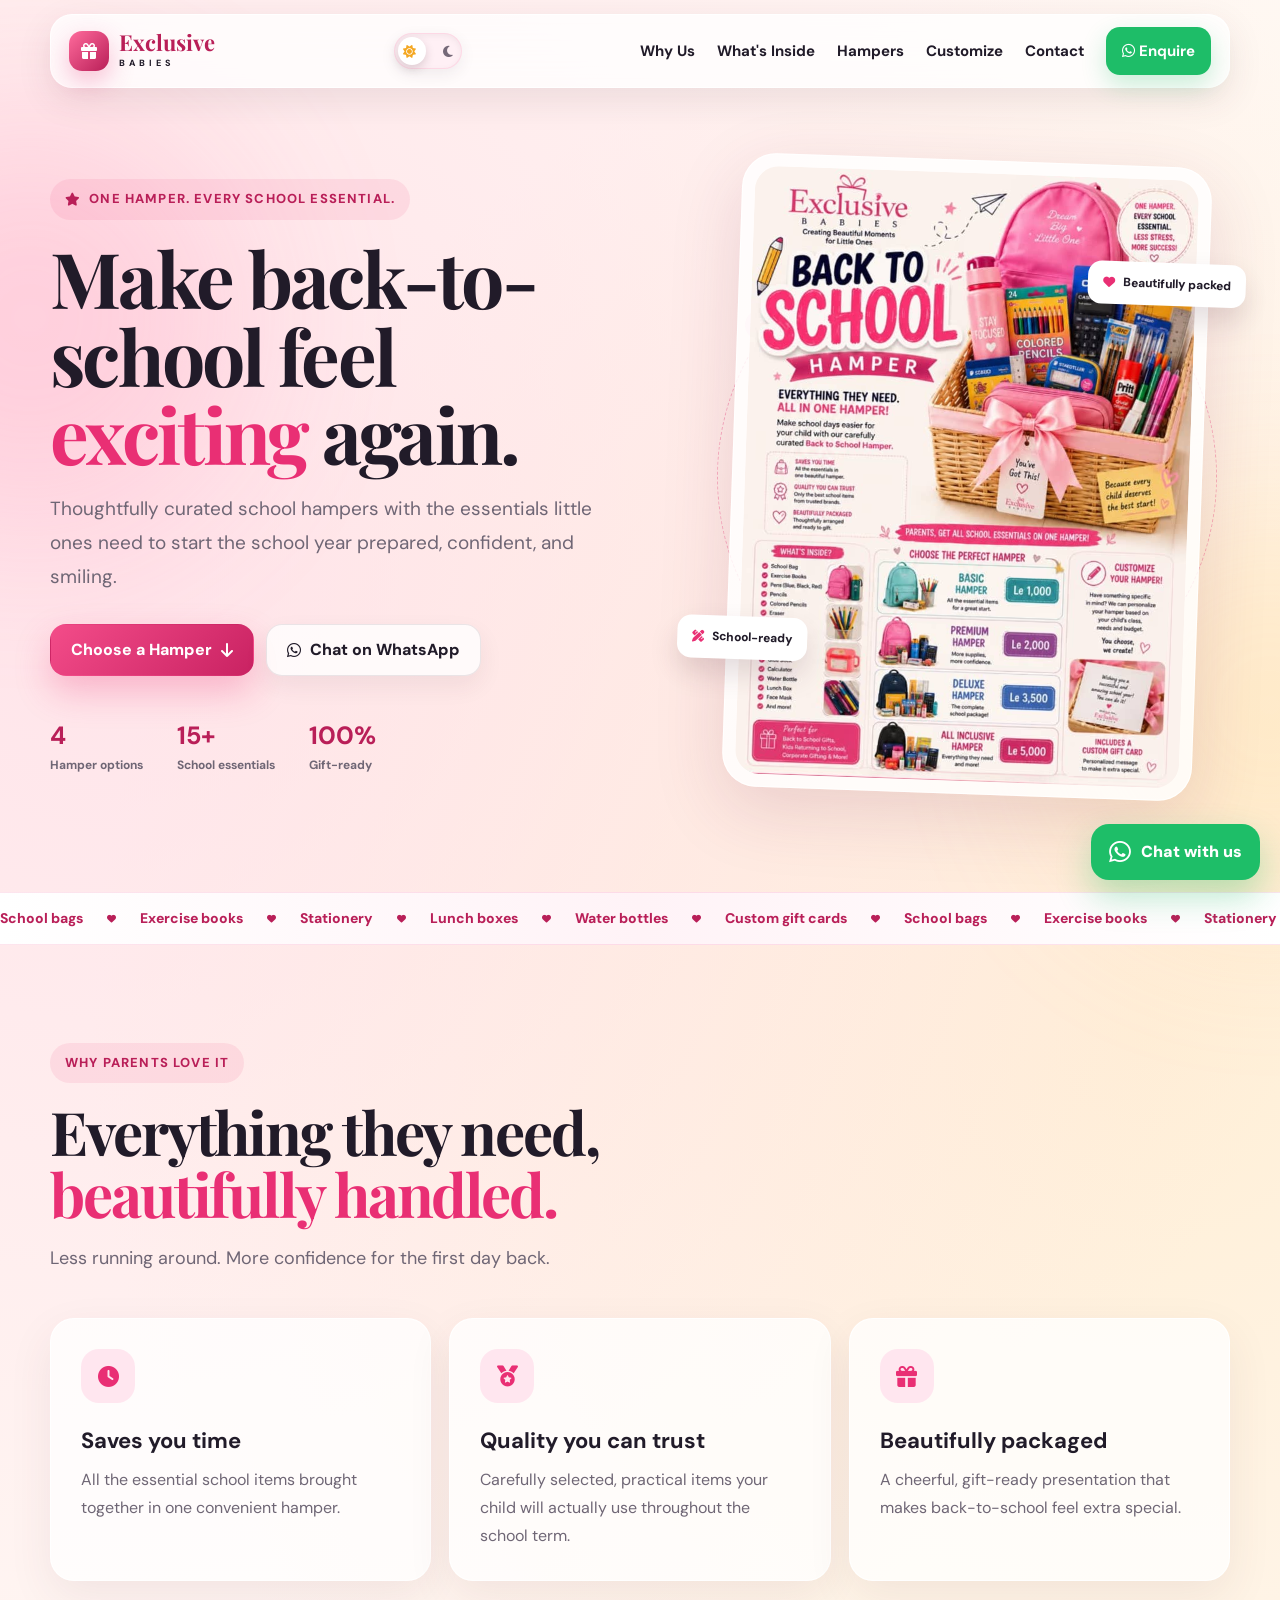
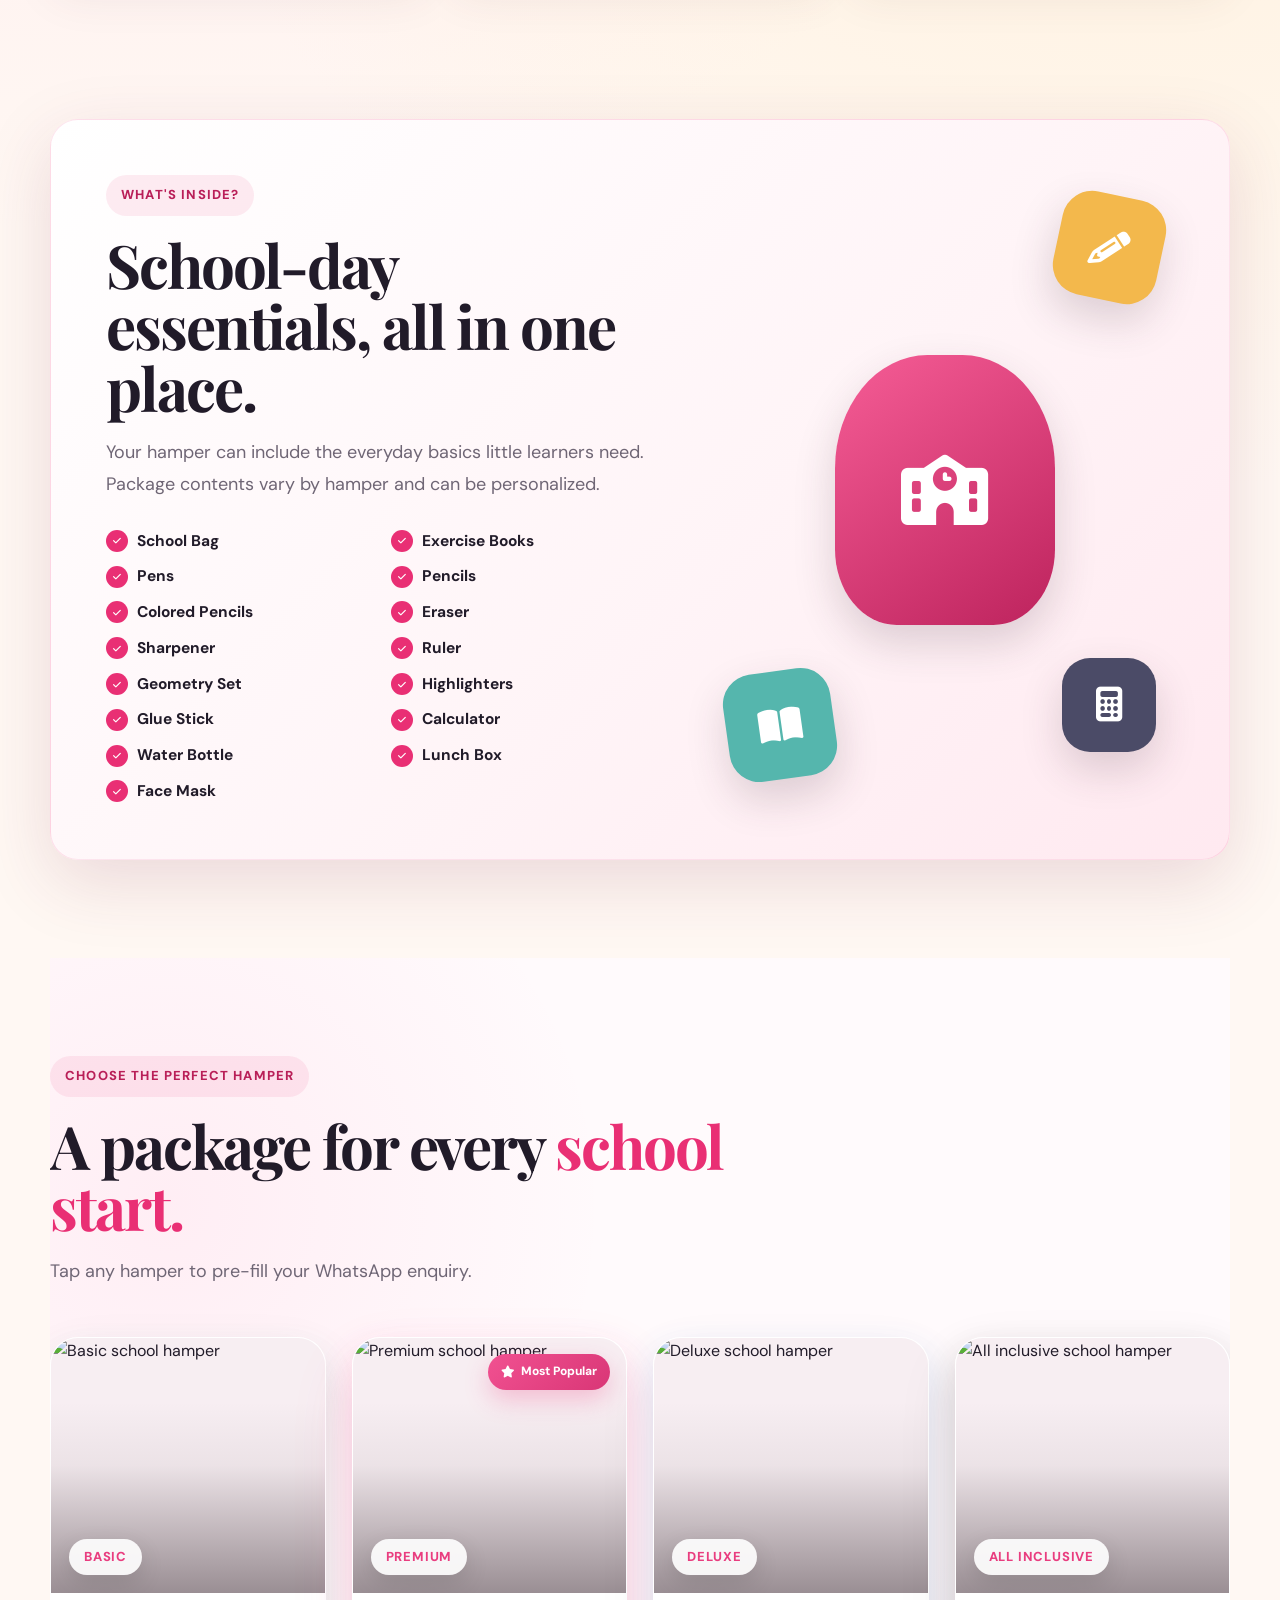
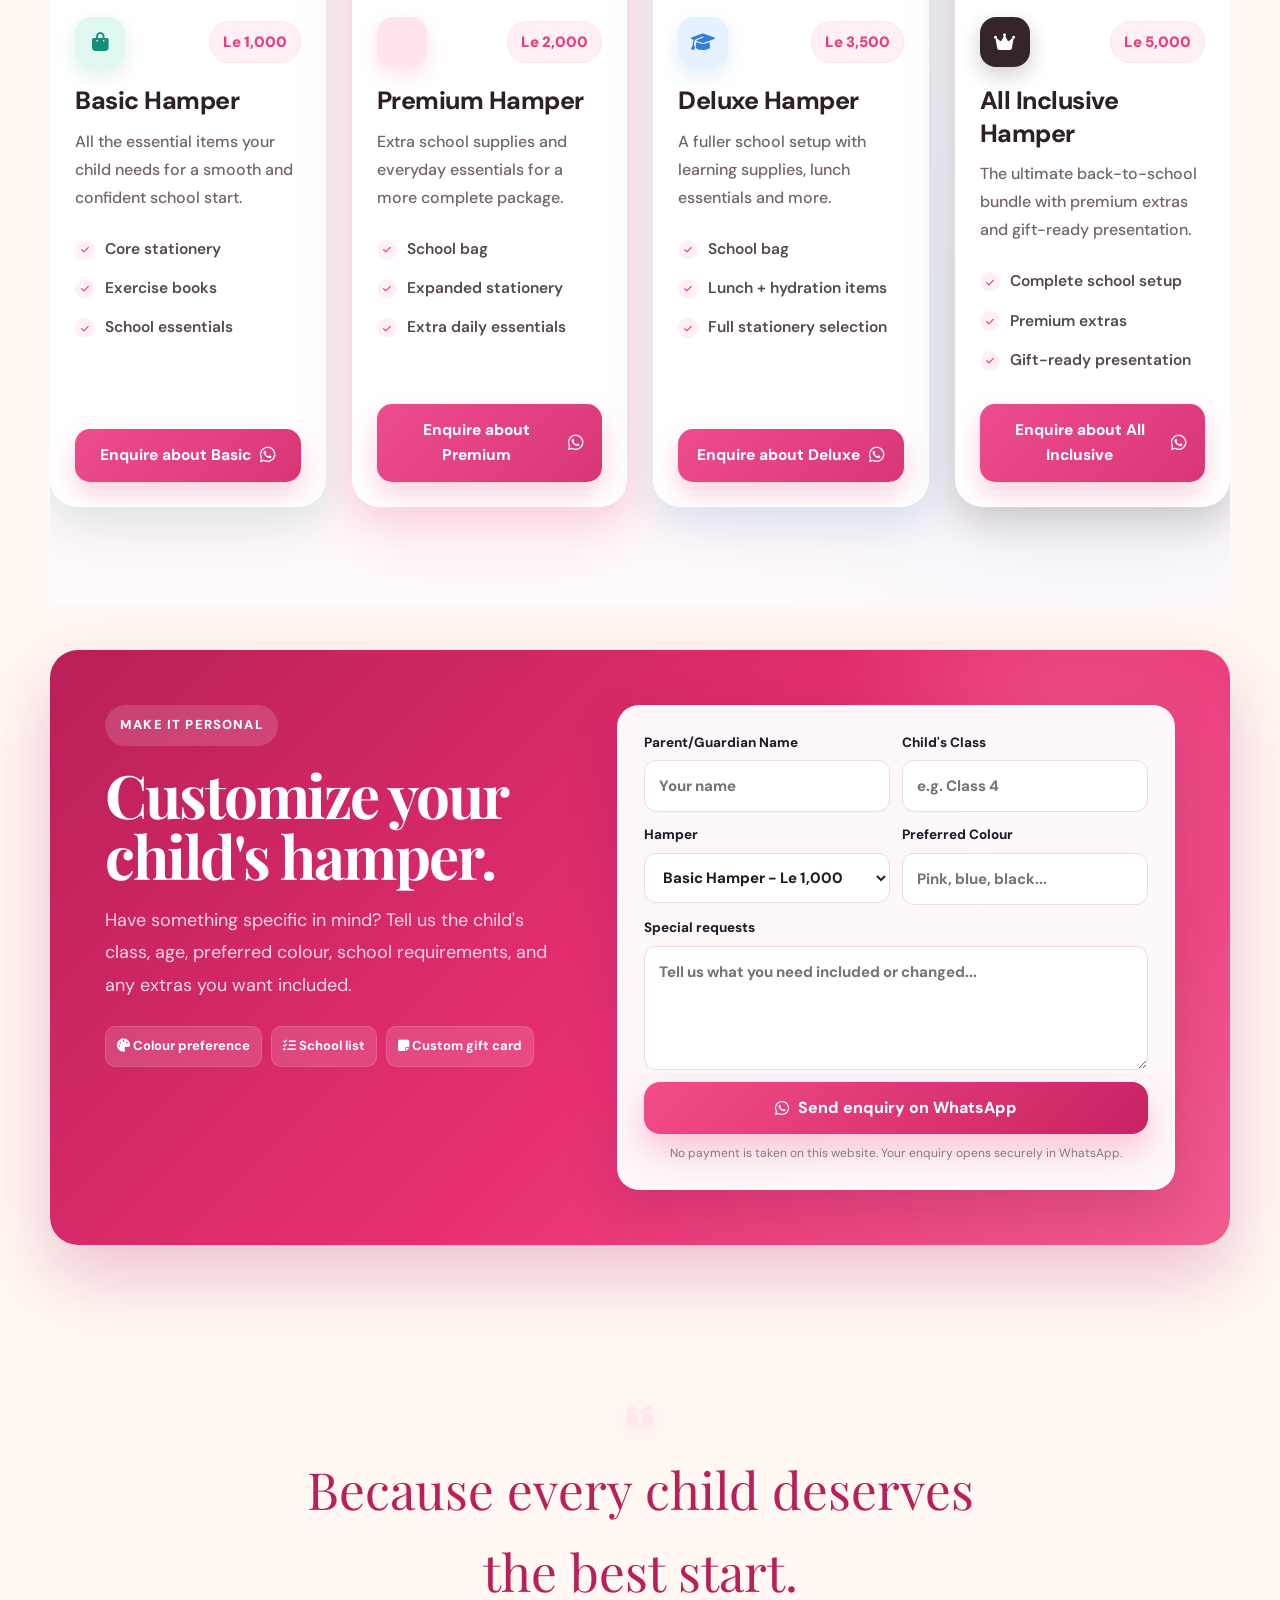
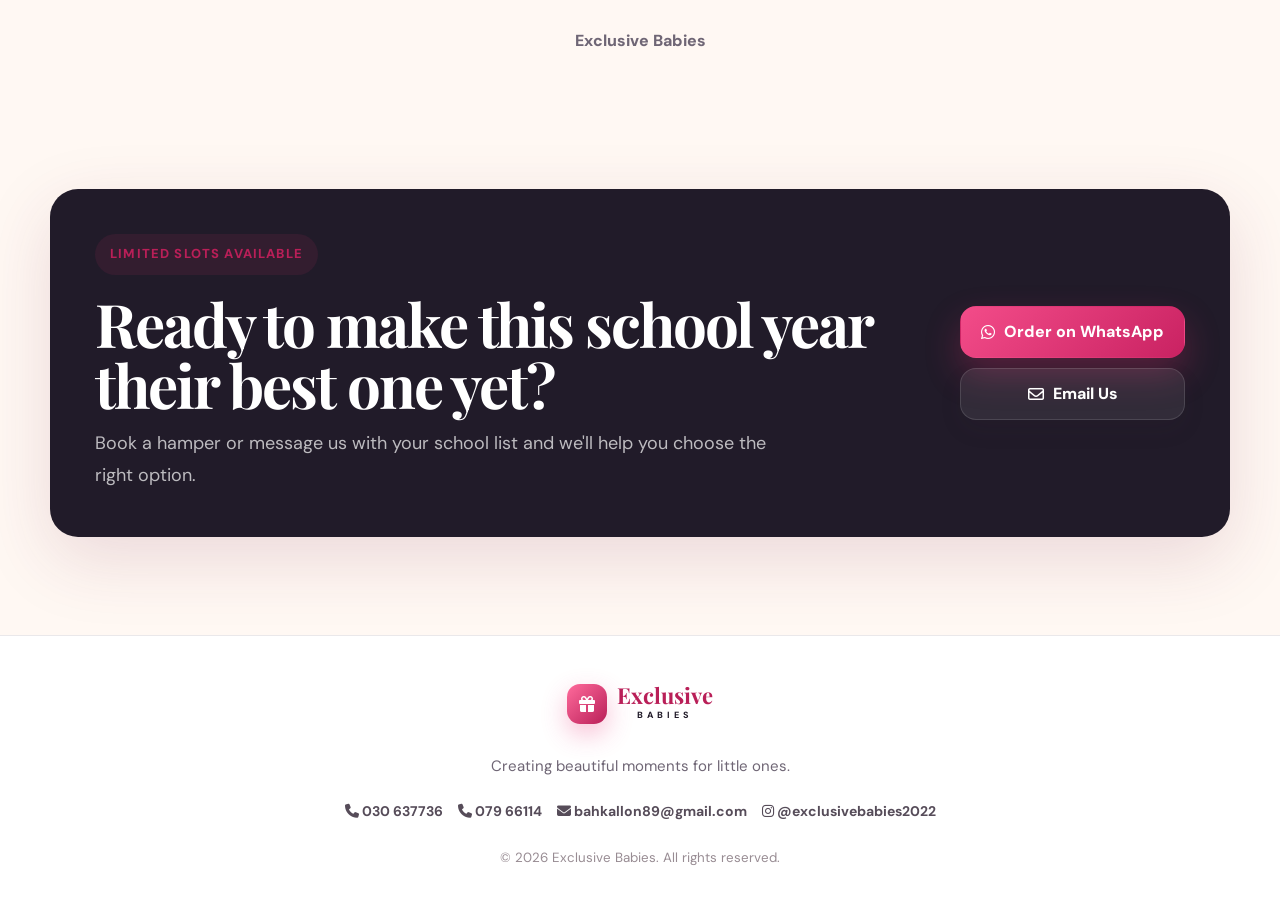
==== index.html @ f53854a1 "yes" ====
<!DOCTYPE html>
<html lang="en">
<head>

  <!-- =========================================
       BASIC DOCUMENT SETTINGS
  ========================================== -->

  <meta charset="UTF-8">

  <meta
    name="viewport"
    content="width=device-width, initial-scale=1.0"
  >

  <meta http-equiv="X-UA-Compatible" content="IE=edge">


  <!-- =========================================
       PRIMARY SEO
  ========================================== -->

  <title>
    Back to School Hampers in Sierra Leone | Exclusive Babies
  </title>

  <meta
    name="description"
    content="Shop beautifully curated Back to School Hampers from Exclusive Babies in Sierra Leone. Choose from Basic, Premium, Deluxe and All Inclusive school packages and enquire instantly on WhatsApp."
  >

  <meta
    name="keywords"
    content="Exclusive Babies, back to school hampers Sierra Leone, school hampers Freetown, school supplies Sierra Leone, back to school supplies, school bags Freetown, children's school supplies, kids school essentials, stationery Sierra Leone, school packages, school hamper, back to school shopping"
  >

  <meta name="author" content="Exclusive Babies">

  <meta name="creator" content="Exclusive Babies">

  <meta name="publisher" content="Exclusive Babies">

  <meta name="application-name" content="Exclusive Babies">

  <meta name="generator" content="Exclusive Babies">


  <!-- =========================================
       SEARCH ENGINE INDEXING
  ========================================== -->

  <meta
    name="robots"
    content="index, follow, max-image-preview:large, max-snippet:-1, max-video-preview:-1"
  >

  <meta
    name="googlebot"
    content="index, follow, max-image-preview:large, max-snippet:-1, max-video-preview:-1"
  >

  <meta
    name="bingbot"
    content="index, follow"
  >


  <!-- =========================================
       LANGUAGE / REGION
  ========================================== -->

  <meta
    http-equiv="content-language"
    content="en"
  >

  <meta
    name="geo.region"
    content="SL"
  >

  <meta
    name="geo.placename"
    content="Sierra Leone"
  >


  <!-- =========================================
       CANONICAL URL
       
       IMPORTANT:
       Replace with the final website domain
  ========================================== -->

  <!--
  <link
    rel="canonical"
    href="https://www.exclusivebabies.com/"
  >
  -->


  <!-- =========================================
       OPEN GRAPH
       Facebook / WhatsApp / Messenger
  ========================================== -->

  <meta
    property="og:type"
    content="website"
  >

  <meta
    property="og:site_name"
    content="Exclusive Babies"
  >

  <meta
    property="og:title"
    content="Back to School Hampers | Exclusive Babies"
  >

  <meta
    property="og:description"
    content="Make back-to-school shopping easier with beautifully curated school hampers from Exclusive Babies. Choose your package and enquire instantly on WhatsApp."
  >

  <!--
  Replace this with your LIVE website URL
  -->
  <!--
  <meta
    property="og:url"
    content="https://www.exclusivebabies.com/"
  >
  -->


  <!--
  SOCIAL SHARING IMAGE

  Recommended size:
  1200 x 630px

  IMPORTANT:
  Once hosted, use the FULL image URL here.
  -->

  <!--
  <meta
    property="og:image"
    content="https://www.exclusivebabies.com/assets/exclusive-babies-social.jpg"
  >

  <meta
    property="og:image:secure_url"
    content="https://www.exclusivebabies.com/assets/exclusive-babies-social.jpg"
  >
  -->

  <meta
    property="og:image:alt"
    content="Exclusive Babies Back to School Hampers"
  >

  <meta
    property="og:locale"
    content="en_US"
  >


  <!-- =========================================
       TWITTER / X CARD
  ========================================== -->

  <meta
    name="twitter:card"
    content="summary_large_image"
  >

  <meta
    name="twitter:title"
    content="Back to School Hampers | Exclusive Babies"
  >

  <meta
    name="twitter:description"
    content="Beautiful Back to School Hampers for your little ones. Explore our packages and enquire instantly on WhatsApp."
  >

  <!--
  <meta
    name="twitter:image"
    content="https://www.exclusivebabies.com/assets/exclusive-babies-social.jpg"
  >
  -->

  <meta
    name="twitter:image:alt"
    content="Exclusive Babies Back to School Hampers"
  >


  <!-- =========================================
       MOBILE / BROWSER
  ========================================== -->

  <meta
    name="theme-color"
    content="#e92f74"
  >

  <meta
    name="msapplication-TileColor"
    content="#e92f74"
  >

  <meta
    name="mobile-web-app-capable"
    content="yes"
  >

  <meta
    name="apple-mobile-web-app-capable"
    content="yes"
  >

  <meta
    name="apple-mobile-web-app-status-bar-style"
    content="default"
  >

  <meta
    name="apple-mobile-web-app-title"
    content="Exclusive Babies"
  >


  <!-- =========================================
       FAVICON
  ========================================== -->

  <link
    rel="icon"
    type="image/svg+xml"
    href="eb.svg"
  >

  <link
    rel="shortcut icon"
    href="eb.svg"
  >


  <!-- =========================================
       GOOGLE FONTS PERFORMANCE
  ========================================== -->

  <link
    rel="preconnect"
    href="https://fonts.googleapis.com"
  >

  <link
    rel="preconnect"
    href="https://fonts.gstatic.com"
    crossorigin
  >

  <link
    href="https://fonts.googleapis.com/css2?family=DM+Sans:wght@400;500;600;700;800&family=Playfair+Display:wght@600;700&display=swap"
    rel="stylesheet"
  >


  <!-- =========================================
       FONT AWESOME
  ========================================== -->

  <link
    rel="stylesheet"
    href="https://cdnjs.cloudflare.com/ajax/libs/font-awesome/6.6.0/css/all.min.css"
  >


  <!-- =========================================
       WEBSITE CSS
  ========================================== -->

  <link
    rel="stylesheet"
    href="styles.css"
  >


  <!-- =========================================
       STRUCTURED DATA / SCHEMA.ORG
  ========================================== -->

  <script type="application/ld+json">
  {
    "@context": "https://schema.org",
    "@type": "Store",
    "name": "Exclusive Babies",
    "description": "Exclusive Babies provides beautifully curated Back to School Hampers and school essentials for children in Sierra Leone.",
    "areaServed": {
      "@type": "Country",
      "name": "Sierra Leone"
    },
    "knowsAbout": [
      "Back to School Hampers",
      "School Supplies",
      "School Bags",
      "Children's School Essentials",
      "Stationery"
    ]
  }
  </script>


  <!-- =========================================
       WEBSITE SCHEMA
  ========================================== -->

  <script type="application/ld+json">
  {
    "@context": "https://schema.org",
    "@type": "WebSite",
    "name": "Exclusive Babies",
    "description": "Back to School Hampers and children's school essentials from Exclusive Babies.",
    "inLanguage": "en"
  }
  </script>

</head>
<body>
  <div class="page-glow glow-one"></div>
  <div class="page-glow glow-two"></div>

  <header class="navbar" id="top">
    <a href="#top" class="brand" aria-label="Exclusive Babies home">
      <span class="brand-icon"><i class="fa-solid fa-gift"></i></span>
      <span><strong>Exclusive</strong><small>BABIES</small></span>
    </a>

    <button class="menu-toggle" aria-label="Open menu" aria-expanded="false">
      <i class="fa-solid fa-bars"></i>
    </button>

    <button class="theme-toggle" id="themeToggle" aria-label="Toggle dark mode">
    <span class="theme-toggle-track">
        <span class="theme-toggle-icon sun-icon">
            <i class="fa-solid fa-sun"></i>
        </span>

        <span class="theme-toggle-circle"></span>

        <span class="theme-toggle-icon moon-icon">
            <i class="fa-solid fa-moon"></i>
        </span>
    </span>
</button>

    <nav class="nav-links">
      <a href="#about">Why Us</a>
      <a href="#inside">What's Inside</a>
      <a href="#packages">Hampers</a>
      <a href="#customize">Customize</a>
      <a href="#contact">Contact</a>
      <a class="nav-cta wa-link" href="#" data-message="Hi Exclusive Babies! I'd like to enquire about your Back to School Hampers.">
        <i class="fa-brands fa-whatsapp"></i> Enquire
      </a>
    </nav>
  </header>

  <main>
    <section class="hero section-pad">
      <div class="hero-copy reveal">
        <span class="eyebrow"><i class="fa-solid fa-star"></i> One hamper. Every school essential.</span>
        <h1>Make back-to-school feel <span>exciting</span> again.</h1>
        <p>Thoughtfully curated school hampers with the essentials little ones need to start the school year prepared, confident, and smiling.</p>
        <div class="hero-actions">
          <a class="btn btn-primary" href="#packages">Choose a Hamper <i class="fa-solid fa-arrow-down"></i></a>
          <a class="btn btn-soft wa-link" href="#" data-message="Hi Exclusive Babies! I want help choosing the right Back to School Hamper."><i class="fa-brands fa-whatsapp"></i> Chat on WhatsApp</a>
        </div>
        <div class="hero-trust">
          <div><strong>4</strong><span>Hamper options</span></div>
          <div><strong>15+</strong><span>School essentials</span></div>
          <div><strong>100%</strong><span>Gift-ready</span></div>
        </div>
      </div>

      <div class="hero-visual reveal delay-1">
        <div class="orbit orbit-a"></div>
        <div class="orbit orbit-b"></div>
        <div class="hero-card tilt-card">
          <img src="back-to-school-hamper.jpg" alt="Exclusive Babies Back to School Hamper flyer" />
          <div class="floating-note note-one"><i class="fa-solid fa-heart"></i> Beautifully packed</div>
          <div class="floating-note note-two"><i class="fa-solid fa-pen-ruler"></i> School-ready</div>
        </div>
      </div>
    </section>

    <section class="marquee" aria-label="Highlights">
      <div class="marquee-track">
        <span>School bags</span><i class="fa-solid fa-heart"></i><span>Exercise books</span><i class="fa-solid fa-heart"></i><span>Stationery</span><i class="fa-solid fa-heart"></i><span>Lunch boxes</span><i class="fa-solid fa-heart"></i><span>Water bottles</span><i class="fa-solid fa-heart"></i><span>Custom gift cards</span><i class="fa-solid fa-heart"></i>
        <span>School bags</span><i class="fa-solid fa-heart"></i><span>Exercise books</span><i class="fa-solid fa-heart"></i><span>Stationery</span><i class="fa-solid fa-heart"></i><span>Lunch boxes</span><i class="fa-solid fa-heart"></i><span>Water bottles</span><i class="fa-solid fa-heart"></i><span>Custom gift cards</span><i class="fa-solid fa-heart"></i>
      </div>
    </section>

    <section class="section-pad" id="about">
      <div class="section-heading reveal">
        <span class="eyebrow">Why parents love it</span>
        <h2>Everything they need, <span>beautifully handled.</span></h2>
        <p>Less running around. More confidence for the first day back.</p>
      </div>
      <div class="feature-grid">
        <article class="feature-card reveal">
          <div class="feature-icon"><i class="fa-solid fa-clock"></i></div>
          <h3>Saves you time</h3>
          <p>All the essential school items brought together in one convenient hamper.</p>
        </article>
        <article class="feature-card reveal delay-1">
          <div class="feature-icon"><i class="fa-solid fa-medal"></i></div>
          <h3>Quality you can trust</h3>
          <p>Carefully selected, practical items your child will actually use throughout the school term.</p>
        </article>
        <article class="feature-card reveal delay-2">
          <div class="feature-icon"><i class="fa-solid fa-gift"></i></div>
          <h3>Beautifully packaged</h3>
          <p>A cheerful, gift-ready presentation that makes back-to-school feel extra special.</p>
        </article>
      </div>
    </section>

    <section class="section-pad inside-section" id="inside">
      <div class="inside-panel reveal">
        <div class="inside-copy">
          <span class="eyebrow">What's inside?</span>
          <h2>School-day essentials, all in one place.</h2>
          <p>Your hamper can include the everyday basics little learners need. Package contents vary by hamper and can be personalized.</p>
          <div class="essentials-grid">
            <span><i class="fa-solid fa-check"></i> School Bag</span>
            <span><i class="fa-solid fa-check"></i> Exercise Books</span>
            <span><i class="fa-solid fa-check"></i> Pens</span>
            <span><i class="fa-solid fa-check"></i> Pencils</span>
            <span><i class="fa-solid fa-check"></i> Colored Pencils</span>
            <span><i class="fa-solid fa-check"></i> Eraser</span>
            <span><i class="fa-solid fa-check"></i> Sharpener</span>
            <span><i class="fa-solid fa-check"></i> Ruler</span>
            <span><i class="fa-solid fa-check"></i> Geometry Set</span>
            <span><i class="fa-solid fa-check"></i> Highlighters</span>
            <span><i class="fa-solid fa-check"></i> Glue Stick</span>
            <span><i class="fa-solid fa-check"></i> Calculator</span>
            <span><i class="fa-solid fa-check"></i> Water Bottle</span>
            <span><i class="fa-solid fa-check"></i> Lunch Box</span>
            <span><i class="fa-solid fa-check"></i> Face Mask</span>
          </div>
        </div>
        <div class="school-art" aria-hidden="true">
          <div class="art-backpack"><i class="fa-solid fa-school"></i></div>
          <div class="art-pencil"><i class="fa-solid fa-pencil"></i></div>
          <div class="art-book"><i class="fa-solid fa-book-open"></i></div>
          <div class="art-calc"><i class="fa-solid fa-calculator"></i></div>
        </div>
      </div>
    </section>


<section class="section-pad packages-section" id="packages">
  <div class="section-heading reveal">
    <span class="eyebrow">Choose the perfect hamper</span>
    <h2>A package for every <span>school start.</span></h2>
    <p>Tap any hamper to pre-fill your WhatsApp enquiry.</p>
  </div>

  <div class="package-grid">

    <!-- BASIC -->
    <article class="package-card basic-card reveal"
      data-package="Basic Hamper"
      data-price="Le 1,000">

      <div class="package-image-wrap">
        <img
          src="https://images.unsplash.com/photo-1497633762265-9d179a990aa6?auto=format&fit=crop&w=900&q=85"
          alt="Basic school hamper"
          class="package-image"
          loading="lazy"
        >

        <div class="image-overlay"></div>

        <span class="image-label">Basic</span>
      </div>

      <div class="package-content">
        <div class="package-top">
          <span class="package-icon mint">
            <i class="fa-solid fa-bag-shopping"></i>
          </span>

          <span class="price">Le 1,000</span>
        </div>

        <h3>Basic Hamper</h3>

        <p>
          All the essential items your child needs for a smooth and confident school start.
        </p>

        <ul>
          <li><i class="fa-solid fa-check"></i> Core stationery</li>
          <li><i class="fa-solid fa-check"></i> Exercise books</li>
          <li><i class="fa-solid fa-check"></i> School essentials</li>
        </ul>

        <button class="package-btn">
          Enquire about Basic
          <i class="fa-brands fa-whatsapp"></i>
        </button>
      </div>
    </article>


    <!-- PREMIUM -->
    <article class="package-card premium-card featured reveal delay-1"
      data-package="Premium Hamper"
      data-price="Le 2,000">

      <span class="popular">
        <i class="fa-solid fa-star"></i>
        Most Popular
      </span>

      <div class="package-image-wrap">
        <img
          src="https://images.unsplash.com/photo-1588072432836-e10032774350?auto=format&fit=crop&w=900&q=85"
          alt="Premium school hamper"
          class="package-image"
          loading="lazy"
        >

        <div class="image-overlay"></div>

        <span class="image-label">Premium</span>
      </div>

      <div class="package-content">
        <div class="package-top">
          <span class="package-icon pink">
            <i class="fa-solid fa-backpack"></i>
          </span>

          <span class="price">Le 2,000</span>
        </div>

        <h3>Premium Hamper</h3>

        <p>
          Extra school supplies and everyday essentials for a more complete package.
        </p>

        <ul>
          <li><i class="fa-solid fa-check"></i> School bag</li>
          <li><i class="fa-solid fa-check"></i> Expanded stationery</li>
          <li><i class="fa-solid fa-check"></i> Extra daily essentials</li>
        </ul>

        <button class="package-btn">
          Enquire about Premium
          <i class="fa-brands fa-whatsapp"></i>
        </button>
      </div>
    </article>


    <!-- DELUXE -->
    <article class="package-card deluxe-card reveal delay-2"
      data-package="Deluxe Hamper"
      data-price="Le 3,500">

      <div class="package-image-wrap">
        <img
          src="https://images.unsplash.com/photo-1456735190827-d1262f71b8a3?auto=format&fit=crop&w=900&q=85"
          alt="Deluxe school hamper"
          class="package-image"
          loading="lazy"
        >

        <div class="image-overlay"></div>

        <span class="image-label">Deluxe</span>
      </div>

      <div class="package-content">
        <div class="package-top">
          <span class="package-icon blue">
            <i class="fa-solid fa-graduation-cap"></i>
          </span>

          <span class="price">Le 3,500</span>
        </div>

        <h3>Deluxe Hamper</h3>

        <p>
          A fuller school setup with learning supplies, lunch essentials and more.
        </p>

        <ul>
          <li><i class="fa-solid fa-check"></i> School bag</li>
          <li><i class="fa-solid fa-check"></i> Lunch + hydration items</li>
          <li><i class="fa-solid fa-check"></i> Full stationery selection</li>
        </ul>

        <button class="package-btn">
          Enquire about Deluxe
          <i class="fa-brands fa-whatsapp"></i>
        </button>
      </div>
    </article>


    <!-- ALL INCLUSIVE -->
    <article class="package-card inclusive-card reveal delay-3"
      data-package="All Inclusive Hamper"
      data-price="Le 5,000">

      <div class="package-image-wrap">
        <img
          src="https://images.unsplash.com/photo-1509062522246-3755977927d7?auto=format&fit=crop&w=900&q=85"
          alt="All inclusive school hamper"
          class="package-image"
          loading="lazy"
        >

        <div class="image-overlay"></div>

        <span class="image-label">All Inclusive</span>
      </div>

      <div class="package-content">
        <div class="package-top">
          <span class="package-icon dark">
            <i class="fa-solid fa-crown"></i>
          </span>

          <span class="price">Le 5,000</span>
        </div>

        <h3>All Inclusive Hamper</h3>

        <p>
          The ultimate back-to-school bundle with premium extras and gift-ready presentation.
        </p>

        <ul>
          <li><i class="fa-solid fa-check"></i> Complete school setup</li>
          <li><i class="fa-solid fa-check"></i> Premium extras</li>
          <li><i class="fa-solid fa-check"></i> Gift-ready presentation</li>
        </ul>

        <button class="package-btn">
          Enquire about All Inclusive
          <i class="fa-brands fa-whatsapp"></i>
        </button>
      </div>
    </article>

  </div>
</section>







    <section class="section-pad custom-section" id="customize">
      <div class="custom-card reveal">
        <div class="custom-copy">
          <span class="eyebrow">Make it personal</span>
          <h2>Customize your child's hamper.</h2>
          <p>Have something specific in mind? Tell us the child's class, age, preferred colour, school requirements, and any extras you want included.</p>
          <div class="custom-badges">
            <span><i class="fa-solid fa-palette"></i> Colour preference</span>
            <span><i class="fa-solid fa-list-check"></i> School list</span>
            <span><i class="fa-solid fa-note-sticky"></i> Custom gift card</span>
          </div>
        </div>

        <form class="enquiry-form" id="enquiryForm">
          <div class="field-row">
            <label>Parent/Guardian Name<input type="text" id="name" placeholder="Your name" required></label>
            <label>Child's Class<input type="text" id="childClass" placeholder="e.g. Class 4"></label>
          </div>
          <div class="field-row">
            <label>Hamper
              <select id="hamper">
                <option>Basic Hamper - Le 1,000</option>
                <option>Premium Hamper - Le 2,000</option>
                <option>Deluxe Hamper - Le 3,500</option>
                <option>All Inclusive Hamper - Le 5,000</option>
                <option>Custom Hamper</option>
              </select>
            </label>
            <label>Preferred Colour<input type="text" id="colour" placeholder="Pink, blue, black..."></label>
          </div>
          <label>Special requests<textarea id="request" rows="4" placeholder="Tell us what you need included or changed..."></textarea></label>
          <button class="btn btn-primary form-submit" type="submit"><i class="fa-brands fa-whatsapp"></i> Send enquiry on WhatsApp</button>
          <small>No payment is taken on this website. Your enquiry opens securely in WhatsApp.</small>
        </form>
      </div>
    </section>

    <section class="section-pad testimonial-strip">
      <div class="quote-card reveal">
        <i class="fa-solid fa-quote-left"></i>
        <p>Because every child deserves the best start.</p>
        <span>Exclusive Babies</span>
      </div>
    </section>

    <section class="section-pad contact-section" id="contact">
      <div class="contact-card reveal">
        <div>
          <span class="eyebrow">Limited slots available</span>
          <h2>Ready to make this school year their best one yet?</h2>
          <p>Book a hamper or message us with your school list and we'll help you choose the right option.</p>
        </div>
        <div class="contact-actions">
          <a class="btn btn-primary wa-link" href="#" data-message="Hi Exclusive Babies! I'd like to place a Back to School Hamper order."><i class="fa-brands fa-whatsapp"></i> Order on WhatsApp</a>
          <a class="btn btn-soft" href="mailto:bahkallon89@gmail.com"><i class="fa-regular fa-envelope"></i> Email Us</a>
        </div>
      </div>
    </section>
  </main>

  <footer>
    <a href="#top" class="brand footer-brand">
      <span class="brand-icon"><i class="fa-solid fa-gift"></i></span>
      <span><strong>Exclusive</strong><small>BABIES</small></span>
    </a>
    <p>Creating beautiful moments for little ones.</p>
    <div class="footer-contact">
      <a href="tel:+23230637736"><i class="fa-solid fa-phone"></i> 030 637736</a>
      <a href="tel:+23279666114"><i class="fa-solid fa-phone"></i> 079 66114</a>
      <a href="mailto:bahkallon89@gmail.com"><i class="fa-solid fa-envelope"></i> bahkallon89@gmail.com</a>
      <span><i class="fa-brands fa-instagram"></i> @exclusivebabies2022</span>
    </div>
    <small>© <span id="year"></span> Exclusive Babies. All rights reserved.</small>
  </footer>

  <a class="whatsapp-float wa-link" href="#" aria-label="Chat on WhatsApp" data-message="Hi Exclusive Babies! I'm interested in your Back to School Hampers.">
    <i class="fa-brands fa-whatsapp"></i><span>Chat with us</span>
  </a>

  <button class="scroll-top" aria-label="Back to top"><i class="fa-solid fa-arrow-up"></i></button>

  <script src="script.js"></script>
</body>
</html>
---- styles.css ----
:root {
  --pink: #e92f74;
  --pink-dark: #b91f58;
  --pink-light: #ffe6ef;
  --cream: #fff8f3;
  --paper: #fffdfb;
  --ink: #211b29;
  --muted: #6f6675;
  --line: rgba(55, 34, 55, 0.1);
  --green: #8fd7cf;
  --purple: #8b64c8;
  --blue: #5aa8d9;
  --shadow: 0 22px 70px rgba(118, 41, 77, 0.15);
  --radius: 28px;
}

* { box-sizing: border-box; }
html { scroll-behavior: smooth; }
body {
  margin: 0;
  font-family: "DM Sans", sans-serif;
  background:
    radial-gradient(circle at 10% 10%, rgba(255, 211, 226, .55), transparent 24%),
    radial-gradient(circle at 90% 18%, rgba(255, 233, 195, .6), transparent 22%),
    var(--cream);
  color: var(--ink);
  overflow-x: hidden;
}
a { color: inherit; text-decoration: none; }
button, input, textarea, select { font: inherit; }
button { cursor: pointer; }
img { max-width: 100%; display: block; }

.page-glow { position: fixed; width: 420px; height: 420px; border-radius: 50%; filter: blur(90px); opacity: .22; pointer-events: none; z-index: -1; }
.glow-one { background: #ff79a8; top: 12%; left: -180px; }
.glow-two { background: #ffd57e; top: 55%; right: -200px; }

.navbar {
  width: min(1180px, calc(100% - 32px));
  height: 74px;
  position: sticky;
  top: 14px;
  z-index: 1000;
  margin: 14px auto 0;
  padding: 0 18px;
  display: flex;
  align-items: center;
  justify-content: space-between;
  background: rgba(255,255,255,.78);
  border: 1px solid rgba(255,255,255,.85);
  box-shadow: 0 12px 35px rgba(80, 47, 62, .1);
  backdrop-filter: blur(18px);
  border-radius: 22px;
}
.brand { display: inline-flex; align-items: center; gap: 10px; }
.brand-icon { width: 40px; height: 40px; display: grid; place-items: center; border-radius: 13px; color: white; background: linear-gradient(135deg, #ff6b9c, var(--pink-dark)); box-shadow: 0 10px 26px rgba(233,47,116,.3); }
.brand strong { display: block; font-family: "Playfair Display", serif; color: var(--pink-dark); font-size: 22px; line-height: .95; }
.brand small { display: block; margin-top: 3px; letter-spacing: 4px; font-size: 9px; font-weight: 800; }
.nav-links { display: flex; align-items: center; gap: 22px; font-size: 14px; font-weight: 700; }
.nav-links > a:not(.nav-cta) { position: relative; }
.nav-links > a:not(.nav-cta)::after { content:""; position:absolute; left:0; bottom:-6px; width:0; height:2px; background:var(--pink); transition:.3s; }
.nav-links > a:not(.nav-cta):hover::after { width:100%; }
.nav-cta { padding: 12px 16px; border-radius: 14px; background: #1ebd68; color: white; box-shadow: 0 10px 24px rgba(30,189,104,.24); }
.menu-toggle { display: none; border:0; background: transparent; font-size: 22px; color: var(--ink); }

.section-pad { width: min(1180px, calc(100% - 34px)); margin: 0 auto; padding: 98px 0; }
.hero { min-height: 760px; display: grid; grid-template-columns: 1.05fr .95fr; gap: 74px; align-items: center; padding-top: 72px; }
.eyebrow { display:inline-flex; align-items:center; gap:8px; padding:9px 13px; border-radius:999px; background:rgba(233,47,116,.09); color:var(--pink-dark); text-transform:uppercase; font-weight:800; letter-spacing:.09em; font-size:12px; }
.hero h1, .section-heading h2, .inside-copy h2, .custom-copy h2, .contact-card h2 { font-family: "Playfair Display", serif; line-height: 1.02; margin: 18px 0; letter-spacing: -.035em; }
.hero h1 { font-size: clamp(48px, 6vw, 82px); max-width: 780px; }
h1 span, h2 span { color: var(--pink); }
.hero-copy > p { max-width: 650px; font-size: 18px; line-height: 1.75; color: var(--muted); }
.hero-actions { display:flex; gap:12px; flex-wrap:wrap; margin-top:30px; }
.btn { min-height: 52px; display:inline-flex; align-items:center; justify-content:center; gap:9px; border-radius:16px; padding: 0 20px; border:1px solid transparent; font-weight:800; transition: transform .25s ease, box-shadow .25s ease, background .25s ease; }
.btn:hover { transform: translateY(-3px); }
.btn-primary { background: linear-gradient(135deg, #f34c89, #c92262); color:white; box-shadow: 0 16px 35px rgba(233,47,116,.27); }
.btn-soft { background: rgba(255,255,255,.78); border-color: var(--line); box-shadow: 0 10px 25px rgba(68,39,51,.07); }
.hero-trust { display:flex; gap:34px; margin-top:40px; }
.hero-trust div { display:flex; flex-direction:column; }
.hero-trust strong { font-size:25px; color:var(--pink-dark); }
.hero-trust span { color:var(--muted); font-size:12px; font-weight:700; }

.hero-visual { position: relative; min-height: 610px; display:grid; place-items:center; }
.hero-card { width:min(470px, 92%); padding:12px; background:rgba(255,255,255,.82); border:1px solid rgba(255,255,255,.9); border-radius:34px; box-shadow: var(--shadow); transform:rotate(2deg); transition:transform .18s ease-out; position:relative; z-index:2; }
.hero-card img { border-radius:24px; width:100%; aspect-ratio: .73; object-fit:cover; object-position:top center; }
.orbit { position:absolute; border:1px dashed rgba(233,47,116,.35); border-radius:50%; animation:spin 18s linear infinite; }
.orbit-a { width:500px; height:500px; }
.orbit-b { width:360px; height:360px; animation-direction:reverse; animation-duration:14s; }
.orbit::after { content:""; width:14px; height:14px; background:var(--pink); border-radius:50%; position:absolute; top:18%; left:7%; box-shadow:0 0 0 8px rgba(233,47,116,.1); }
.floating-note { position:absolute; z-index:5; padding:12px 15px; background:white; border-radius:14px; box-shadow:0 14px 28px rgba(74,41,56,.15); font-weight:800; font-size:12px; display:flex; align-items:center; gap:8px; animation:floaty 4s ease-in-out infinite; }
.floating-note i { color:var(--pink); }
.note-one { top:15%; right:-38px; }
.note-two { bottom:20%; left:-50px; animation-delay:-2s; }

.marquee { overflow:hidden; border-block:1px solid rgba(233,47,116,.12); background:linear-gradient(90deg,#fff,#fff3f7,#fff); padding:14px 0; }
.marquee-track { width:max-content; display:flex; align-items:center; gap:24px; animation:marquee 28s linear infinite; color:var(--pink-dark); font-weight:800; font-size:14px; }
.marquee-track i { font-size:9px; }

.section-heading { max-width:720px; margin-bottom:44px; }
.section-heading h2, .inside-copy h2, .custom-copy h2, .contact-card h2 { font-size:clamp(38px,5vw,60px); }
.section-heading p, .inside-copy p, .custom-copy p, .contact-card p { color:var(--muted); font-size:17px; line-height:1.7; }
.feature-grid { display:grid; grid-template-columns:repeat(3,1fr); gap:18px; }
.feature-card { padding:30px; border-radius:24px; background:rgba(255,255,255,.76); border:1px solid rgba(255,255,255,.9); box-shadow:0 16px 45px rgba(84,52,64,.08); transition:.35s ease; }
.feature-card:hover { transform:translateY(-8px); box-shadow:var(--shadow); }
.feature-icon { width:54px; height:54px; border-radius:18px; display:grid; place-items:center; background:var(--pink-light); color:var(--pink); font-size:21px; }
.feature-card h3 { margin:20px 0 8px; font-size:20px; }
.feature-card p { color:var(--muted); line-height:1.65; margin:0; }

.inside-section { padding-top: 40px; }
.inside-panel { display:grid; grid-template-columns:1.1fr .9fr; gap:50px; padding:55px; border-radius:var(--radius); background:linear-gradient(135deg,#fff 0%,#fff4f7 58%,#ffe9f0 100%); border:1px solid rgba(233,47,116,.12); box-shadow:var(--shadow); overflow:hidden; }
.essentials-grid { display:grid; grid-template-columns:repeat(2,minmax(0,1fr)); gap:11px; margin-top:28px; }
.essentials-grid span { display:flex; gap:9px; align-items:center; font-size:14px; font-weight:700; }
.essentials-grid i { width:22px; height:22px; border-radius:50%; display:grid; place-items:center; color:white; background:var(--pink); font-size:9px; }
.school-art { min-height:420px; position:relative; display:grid; place-items:center; }
.school-art > div { position:absolute; display:grid; place-items:center; color:white; box-shadow:0 18px 42px rgba(68,43,59,.18); }
.art-backpack { width:220px; height:270px; border-radius:42% 42% 28% 28%; background:linear-gradient(145deg,#f65d96,#bd235d); font-size:70px; animation:floaty 5s ease-in-out infinite; }
.art-pencil { width:105px; height:105px; border-radius:30px; background:#f3b84c; top:20px; right:12px; transform:rotate(12deg); font-size:38px; animation:floaty 4s ease-in-out infinite -1s; }
.art-book { width:108px; height:108px; border-radius:30px; background:#55b6ad; bottom:25px; left:10px; transform:rotate(-8deg); font-size:38px; animation:floaty 4.5s ease-in-out infinite -2s; }
.art-calc { width:94px; height:94px; border-radius:28px; background:#4b4b67; right:18px; bottom:52px; font-size:35px; animation:floaty 5.5s ease-in-out infinite -.7s; }


/* ======================================
   PACKAGES SECTION
====================================== */

.packages-section {
  position: relative;
  overflow: hidden;
  background:
    radial-gradient(circle at 10% 20%, rgba(255, 92, 153, 0.08), transparent 30%),
    radial-gradient(circle at 90% 80%, rgba(92, 188, 255, 0.07), transparent 30%),
    #fffafc;
}


/* GRID */

.package-grid {
  max-width: 1250px;
  margin: 50px auto 0;
  display: grid;
  grid-template-columns: repeat(4, minmax(0, 1fr));
  gap: 26px;
}


/* CARD */

.package-card {
  position: relative;
  background: rgba(255, 255, 255, 0.94);
  border-radius: 28px;
  overflow: hidden;

  border: 1px solid rgba(255, 255, 255, 0.7);

  display: flex;
  flex-direction: column;

  min-width: 0;

  box-shadow:
    0 8px 20px rgba(35, 20, 27, 0.06),
    0 20px 50px rgba(35, 20, 27, 0.08);

  transition:
    transform 0.45s cubic-bezier(.2,.8,.2,1),
    box-shadow 0.45s ease,
    border-color 0.45s ease;
}


/* Colored card shadows */

.basic-card {
  box-shadow:
    0 12px 30px rgba(65, 190, 165, 0.10),
    0 25px 60px rgba(35, 20, 27, 0.08);
}

.premium-card {
  box-shadow:
    0 14px 35px rgba(235, 71, 137, 0.16),
    0 28px 65px rgba(235, 71, 137, 0.12);
}

.deluxe-card {
  box-shadow:
    0 12px 32px rgba(64, 144, 255, 0.12),
    0 25px 60px rgba(35, 20, 27, 0.08);
}

.inclusive-card {
  box-shadow:
    0 12px 32px rgba(49, 39, 45, 0.14),
    0 25px 60px rgba(35, 20, 27, 0.10);
}


/* HOVER */

.package-card:hover {
  transform: translateY(-14px) scale(1.015);
}

.basic-card:hover {
  box-shadow:
    0 20px 45px rgba(65, 190, 165, 0.22),
    0 35px 80px rgba(35, 20, 27, 0.12);
}

.premium-card:hover {
  box-shadow:
    0 22px 50px rgba(235, 71, 137, 0.28),
    0 38px 90px rgba(235, 71, 137, 0.18);
}

.deluxe-card:hover {
  box-shadow:
    0 22px 50px rgba(64, 144, 255, 0.23),
    0 35px 80px rgba(35, 20, 27, 0.12);
}

.inclusive-card:hover {
  box-shadow:
    0 22px 50px rgba(49, 39, 45, 0.25),
    0 35px 80px rgba(35, 20, 27, 0.14);
}


/* ======================================
   IMAGE
====================================== */

.package-image-wrap {
  position: relative;
  width: 100%;
  height: 255px;
  overflow: hidden;
  background: #f7eef2;
}

.package-image {
  width: 100%;
  height: 100%;
  display: block;

  object-fit: cover;

  transition:
    transform 0.8s cubic-bezier(.2,.8,.2,1),
    filter 0.5s ease;
}

.package-card:hover .package-image {
  transform: scale(1.1);
  filter: brightness(1.03) saturate(1.05);
}


/* overlay */

.image-overlay {
  position: absolute;
  inset: 0;

  background:
    linear-gradient(
      to top,
      rgba(25, 10, 17, 0.42) 0%,
      rgba(25, 10, 17, 0.05) 50%,
      transparent 75%
    );

  pointer-events: none;
}


/* image badge */

.image-label {
  position: absolute;
  bottom: 18px;
  left: 18px;
  z-index: 2;

  padding: 8px 15px;

  background: rgba(255, 255, 255, 0.9);

  backdrop-filter: blur(10px);
  -webkit-backdrop-filter: blur(10px);

  border-radius: 50px;

  font-size: 12px;
  font-weight: 800;

  color: #e93d7f;

  text-transform: uppercase;
  letter-spacing: 0.8px;

  box-shadow: 0 8px 25px rgba(0,0,0,0.12);
}


/* ======================================
   CONTENT
====================================== */

.package-content {
  padding: 24px;

  display: flex;
  flex-direction: column;

  flex: 1;
}

.package-top {
  display: flex;
  align-items: center;
  justify-content: space-between;

  gap: 12px;

  margin-bottom: 18px;
}


/* ICON */

.package-icon {
  width: 50px;
  height: 50px;

  flex: 0 0 50px;

  display: flex;
  align-items: center;
  justify-content: center;

  border-radius: 16px;

  font-size: 19px;

  transition:
    transform 0.35s ease,
    box-shadow 0.35s ease;
}

.package-card:hover .package-icon {
  transform: rotate(-5deg) scale(1.08);
}

.package-icon.mint {
  color: #168d78;
  background: #dff8f2;
  box-shadow: 0 8px 20px rgba(22, 141, 120, 0.14);
}

.package-icon.pink {
  color: #e93d7f;
  background: #ffe4ef;
  box-shadow: 0 8px 20px rgba(233, 61, 127, 0.15);
}

.package-icon.blue {
  color: #357fdb;
  background: #e5f1ff;
  box-shadow: 0 8px 20px rgba(53, 127, 219, 0.14);
}

.package-icon.dark {
  color: #ffffff;
  background: #34252c;
  box-shadow: 0 8px 20px rgba(52, 37, 44, 0.22);
}


/* PRICE */

.price {
  display: inline-flex;
  align-items: center;
  justify-content: center;

  padding: 9px 14px;

  border-radius: 50px;

  color: #e93d7f;
  background: #fff0f5;

  font-size: 14px;
  font-weight: 800;

  white-space: nowrap;

  box-shadow: inset 0 0 0 1px rgba(233,61,127,0.08);
}


/* TEXT */

.package-card h3 {
  margin: 0 0 10px;

  font-size: 23px;
  line-height: 1.25;

  color: #2e2026;
}

.package-card p {
  margin: 0 0 18px;

  color: #72646a;

  font-size: 14px;
  line-height: 1.75;
}


/* LIST */

.package-card ul {
  list-style: none;

  padding: 0;
  margin: 0 0 24px;
}

.package-card ul li {
  display: flex;
  align-items: center;

  gap: 10px;

  padding: 7px 0;

  color: #55494e;

  font-size: 14px;
}

.package-card ul li i {
  width: 20px;
  height: 20px;

  display: flex;
  align-items: center;
  justify-content: center;

  border-radius: 50%;

  color: #e93d7f;
  background: #fff0f5;

  font-size: 9px;
}


/* ======================================
   BUTTON
====================================== */

.package-btn {
  position: relative;

  width: 100%;

  margin-top: auto;

  padding: 14px 18px;

  border: 0;
  border-radius: 15px;

  background:
    linear-gradient(135deg, #ed4c8d, #d93676);

  color: #fff;

  font-size: 14px;
  font-weight: 700;

  cursor: pointer;

  display: flex;
  align-items: center;
  justify-content: center;

  gap: 9px;

  overflow: hidden;

  box-shadow: 0 12px 26px rgba(233, 61, 127, 0.24);

  transition:
    transform 0.3s ease,
    box-shadow 0.3s ease;
}

.package-btn::before {
  content: "";

  position: absolute;
  top: 0;
  left: -120%;

  width: 70%;
  height: 100%;

  background: linear-gradient(
    90deg,
    transparent,
    rgba(255,255,255,0.38),
    transparent
  );

  transform: skewX(-20deg);

  transition: left 0.6s ease;
}

.package-btn:hover::before {
  left: 150%;
}

.package-btn:hover {
  transform: translateY(-3px);

  box-shadow:
    0 16px 34px rgba(233, 61, 127, 0.34);
}

.package-btn i {
  font-size: 18px;
}


/* ======================================
   MOST POPULAR BADGE
====================================== */

.popular {
  position: absolute;

  top: 16px;
  right: 16px;

  z-index: 10;

  display: inline-flex;
  align-items: center;

  gap: 6px;

  padding: 8px 13px;

  border-radius: 50px;

  background:
    linear-gradient(135deg, #f15191, #d93676);

  color: #fff;

  font-size: 11px;
  font-weight: 800;

  box-shadow:
    0 10px 25px rgba(233, 61, 127, 0.28);

  animation: badgeFloat 3s ease-in-out infinite;
}

@keyframes badgeFloat {
  0%,
  100% {
    transform: translateY(0);
  }

  50% {
    transform: translateY(-4px);
  }
}


/* ======================================
   RESPONSIVE
====================================== */

@media (max-width: 1180px) {

  .package-grid {
    grid-template-columns: repeat(2, minmax(0, 1fr));
    gap: 28px;
  }

  .package-image-wrap {
    height: 300px;
  }
}


@media (max-width: 700px) {

  .package-grid {
    grid-template-columns: 1fr;
    gap: 24px;
    margin-top: 35px;
  }

  .package-card {
    max-width: 520px;
    width: 100%;
    margin-inline: auto;
  }

  .package-image-wrap {
    height: 290px;
  }

  .package-card:hover {
    transform: translateY(-7px);
  }
}


@media (max-width: 480px) {

  .package-image-wrap {
    height: 235px;
  }

  .package-content {
    padding: 20px;
  }

  .package-card h3 {
    font-size: 21px;
  }

  .package-top {
    align-items: flex-start;
  }

  .price {
    font-size: 13px;
  }

  .popular {
    top: 13px;
    right: 13px;

    font-size: 10px;
  }
}






.custom-section { padding-top:45px; }
.custom-card { display:grid; grid-template-columns:.9fr 1.1fr; gap:55px; padding:55px; border-radius:var(--radius); color:white; background:
  radial-gradient(circle at 85% 15%, rgba(255,255,255,.13), transparent 20%),
  linear-gradient(135deg,#b91f58,#e92f74 55%,#f05c91); box-shadow:0 30px 70px rgba(185,31,88,.25); }
.custom-card .eyebrow { background:rgba(255,255,255,.15); color:#fff; }
.custom-copy p { color:rgba(255,255,255,.82); }
.custom-badges { display:flex; flex-wrap:wrap; gap:9px; margin-top:25px; }
.custom-badges span { background:rgba(255,255,255,.14); border:1px solid rgba(255,255,255,.13); padding:9px 11px; border-radius:10px; font-size:12px; font-weight:700; }
.enquiry-form { background:rgba(255,255,255,.96); color:var(--ink); padding:27px; border-radius:22px; box-shadow:0 20px 50px rgba(105,24,59,.2); }
.field-row { display:grid; grid-template-columns:1fr 1fr; gap:12px; }
.enquiry-form label { display:flex; flex-direction:column; gap:7px; margin-bottom:12px; font-size:12px; font-weight:800; }
.enquiry-form input,.enquiry-form textarea,.enquiry-form select { width:100%; border:1px solid #eadde2; background:#fff; border-radius:12px; padding:13px 14px; outline:none; transition:.2s; color:var(--ink); }
.enquiry-form input:focus,.enquiry-form textarea:focus,.enquiry-form select:focus { border-color:var(--pink); box-shadow:0 0 0 4px rgba(233,47,116,.09); }
.form-submit { width:100%; border:0; }
.enquiry-form small { display:block; margin-top:10px; color:#857881; text-align:center; font-size:10px; }

.testimonial-strip { padding-top:18px; padding-bottom:60px; }
.quote-card { text-align:center; max-width:780px; margin:auto; padding:40px; }
.quote-card > i { font-size:30px; color:var(--pink-light); text-shadow:0 4px 20px rgba(233,47,116,.15); }
.quote-card p { font-family:"Playfair Display",serif; font-size:clamp(32px,4vw,52px); margin:15px 0; color:var(--pink-dark); }
.quote-card span { color:var(--muted); font-weight:800; }

.contact-section { padding-top: 35px; }
.contact-card { display:grid; grid-template-columns:1fr auto; gap:30px; align-items:center; padding:45px; border-radius:var(--radius); background:#211b29; color:#fff; box-shadow:var(--shadow); }
.contact-card h2 { margin-bottom:12px; }
.contact-card p { color:rgba(255,255,255,.7); margin:0; max-width:700px; }
.contact-actions { display:flex; flex-direction:column; gap:10px; min-width:220px; }
.contact-actions .btn-soft { color:#fff; background:rgba(255,255,255,.08); border-color:rgba(255,255,255,.12); }

footer { padding:48px 20px; text-align:center; background:#fff; border-top:1px solid var(--line); }
.footer-brand { justify-content:center; margin-bottom:15px; }
footer > p { color:var(--muted); }
.footer-contact { display:flex; flex-wrap:wrap; gap:15px; justify-content:center; margin:22px 0; color:#564c59; font-size:13px; font-weight:700; }
footer > small { color:#988c93; }

.whatsapp-float { position:fixed; right:20px; bottom:20px; z-index:900; height:56px; padding:0 18px; border-radius:18px; background:#1ebe68; color:#fff; display:flex; align-items:center; gap:10px; font-weight:900; box-shadow:0 16px 35px rgba(30,190,104,.32); transition:.25s ease; }
.whatsapp-float:hover { transform:translateY(-4px) scale(1.02); }
.whatsapp-float i { font-size:25px; }
.scroll-top { position:fixed; right:25px; bottom:89px; width:42px; height:42px; border-radius:13px; border:1px solid var(--line); background:white; color:var(--pink); box-shadow:0 10px 25px rgba(69,42,55,.12); opacity:0; visibility:hidden; transform:translateY(10px); transition:.25s; z-index:899; }
.scroll-top.visible { opacity:1; visibility:visible; transform:translateY(0); }

.reveal { opacity:0; transform:translateY(26px); transition:opacity .8s ease, transform .8s cubic-bezier(.2,.65,.25,1); }
.reveal.in-view { opacity:1; transform:translateY(0); }
.delay-1 { transition-delay:.1s; }.delay-2 { transition-delay:.2s; }.delay-3 { transition-delay:.3s; }

@keyframes spin { to { transform:rotate(360deg); } }
@keyframes floaty { 0%,100%{transform:translateY(0)} 50%{transform:translateY(-12px)} }
@keyframes marquee { to { transform:translateX(-50%); } }

@media (max-width: 1020px) {
  .nav-links { position:absolute; top:82px; left:0; right:0; padding:18px; background:rgba(255,255,255,.96); border:1px solid var(--line); border-radius:18px; flex-direction:column; align-items:stretch; box-shadow:var(--shadow); opacity:0; visibility:hidden; transform:translateY(-10px); transition:.25s; }
  .nav-links.open { opacity:1; visibility:visible; transform:translateY(0); }
  .menu-toggle { display:block; }
  .hero { grid-template-columns:1fr; gap:30px; min-height:auto; padding-top:75px; }
  .hero-copy { text-align:center; }
  .hero-copy > p { margin-inline:auto; }
  .hero-actions,.hero-trust { justify-content:center; }
  .hero-visual { min-height:560px; }
  .package-grid { grid-template-columns:repeat(2,1fr); }
  .inside-panel,.custom-card { grid-template-columns:1fr; }
  .school-art { min-height:360px; }
  .contact-card { grid-template-columns:1fr; }
  .contact-actions { flex-direction:row; min-width:0; }
}

@media (max-width: 680px) {
  .navbar { top:8px; width:calc(100% - 18px); margin-top:8px; height:66px; }
  .brand strong { font-size:19px; }
  .section-pad { width:min(100% - 24px,1180px); padding:72px 0; }
  .hero { padding-top:54px; }
  .hero h1 { font-size:46px; }
  .hero-copy > p { font-size:16px; }
  .hero-actions { flex-direction:column; }
  .hero-actions .btn { width:100%; }
  .hero-trust { gap:17px; justify-content:space-between; }
  .hero-trust strong { font-size:20px; }
  .hero-visual { min-height:470px; }
  .hero-card { width:88%; }
  .orbit-a { width:390px;height:390px; }.orbit-b { width:270px;height:270px; }
  .floating-note { font-size:10px; padding:10px; }
  .note-one { right:0; }.note-two { left:0; }
  .feature-grid,.package-grid { grid-template-columns:1fr; }
  .package-card.featured { transform:none; }
  .inside-panel,.custom-card { padding:28px 22px; }
  .essentials-grid { grid-template-columns:1fr; }
  .field-row { grid-template-columns:1fr; gap:0; }
  .contact-card { padding:30px 22px; }
  .contact-actions { flex-direction:column; }
  .whatsapp-float { width:56px; padding:0; justify-content:center; border-radius:50%; }
  .whatsapp-float span { display:none; }
  .scroll-top { right:27px; bottom:87px; }
  .school-art { transform:scale(.88); margin:-15px; }
}

@media (prefers-reduced-motion: reduce) {
  *, *::before, *::after { animation-duration:.01ms!important; animation-iteration-count:1!important; scroll-behavior:auto!important; transition-duration:.01ms!important; }
}


/* ==========================================
   IMPROVED TEXT READABILITY
========================================== */

body {
    font-size: 16px;
    line-height: 1.6;
}


/* NAVIGATION */

.nav-links {
    font-size: 15px;
}


/* EYEBROW */

.eyebrow {
    font-size: 13px;
    padding: 10px 15px;
}


/* MAIN SECTION DESCRIPTION */

.section-heading p,
.inside-copy p,
.custom-copy p,
.contact-card p {
    font-size: 18px;
    line-height: 1.8;
}


/* HERO */

.hero-copy > p {
    font-size: 19px;
    line-height: 1.8;
}


/* FEATURE CARDS */

.feature-card h3 {
    font-size: 22px;
}

.feature-card p {
    font-size: 16px;
    line-height: 1.75;
}


/* ==========================================
   PACKAGE TEXT
========================================== */

.package-card h3 {
    font-size: 25px;
    font-weight: 800;
    line-height: 1.3;
    letter-spacing: -0.02em;
}

.package-card p {
    font-size: 16px;
    line-height: 1.75;
    font-weight: 500;
}


/* PACKAGE LIST */

.package-card ul li {
    font-size: 15.5px;
    line-height: 1.5;
    font-weight: 600;
    padding: 8px 0;
}


/* PACKAGE PRICE */

.price {
    font-size: 15px;
    font-weight: 900;
}


/* PACKAGE BUTTON */

.package-btn {
    font-size: 15.5px;
    font-weight: 800;
    min-height: 52px;
}


/* IMAGE LABEL */

.image-label {
    font-size: 13px;
}


/* POPULAR BADGE */

.popular {
    font-size: 12px;
}


/* WHAT'S INSIDE */

.essentials-grid span {
    font-size: 15.5px;
}


/* CUSTOMIZATION BADGES */

.custom-badges span {
    font-size: 13px;
}


/* FORM */

.enquiry-form label {
    font-size: 13.5px;
}

.enquiry-form input,
.enquiry-form textarea,
.enquiry-form select {
    font-size: 15px;
}

.enquiry-form small {
    font-size: 12px;
}


/* FOOTER */

.footer-contact {
    font-size: 14px;
}

footer > p {
    font-size: 15px;
}


/* ==========================================
   THEME TOGGLE
========================================== */

.nav-actions {
    display: flex;
    align-items: center;
    gap: 10px;
}


.theme-toggle {
    border: 0;
    padding: 0;
    background: transparent;

    display: flex;
    align-items: center;
    justify-content: center;

    cursor: pointer;
}


.theme-toggle-track {
    position: relative;

    width: 68px;
    height: 36px;

    display: flex;
    align-items: center;
    justify-content: space-between;

    padding: 0 8px;

    border-radius: 50px;

    background: #fff0f5;

    border: 1px solid rgba(233, 47, 116, 0.12);

    box-shadow:
        inset 0 2px 6px rgba(0,0,0,.05),
        0 5px 15px rgba(70, 35, 50, 0.08);

    transition:
        background .35s ease,
        border-color .35s ease,
        box-shadow .35s ease;
}


.theme-toggle-icon {
    position: relative;
    z-index: 2;

    font-size: 13px;

    display: flex;
    align-items: center;
    justify-content: center;

    pointer-events: none;
}


.sun-icon {
    color: #f4a721;
}


.moon-icon {
    color: #756978;
}


.theme-toggle-circle {
    position: absolute;

    top: 3px;
    left: 3px;

    width: 28px;
    height: 28px;

    border-radius: 50%;

    background: #ffffff;

    box-shadow:
        0 4px 10px rgba(65, 39, 50, .18);

    transition:
        transform .4s cubic-bezier(.2,.8,.2,1),
        background .3s ease;
}


/* ==========================================
   GLOBAL COLOR TRANSITIONS
========================================== */

body,
.navbar,
.package-card,
.feature-card,
.inside-panel,
.enquiry-form,
footer,
.scroll-top,
.btn-soft,
.floating-note,
.packages-section {

    transition:
        background .4s ease,
        background-color .4s ease,
        color .4s ease,
        border-color .4s ease,
        box-shadow .4s ease;
}


/* ==========================================
   DARK MODE
========================================== */

body.dark-mode {

    --cream: #110e14;
    --paper: #17131a;

    --ink: #f8f3f6;

    --muted: #bbb0b7;

    --line: rgba(255,255,255,.09);

    --pink-light: rgba(233,47,116,.15);

    --shadow:
        0 22px 70px rgba(0,0,0,.45);

    background:
        radial-gradient(
            circle at 10% 10%,
            rgba(233,47,116,.13),
            transparent 26%
        ),
        radial-gradient(
            circle at 90% 18%,
            rgba(139,100,200,.09),
            transparent 24%
        ),
        #110e14;

    color: var(--ink);
}


/* ==========================================
   NAVBAR
========================================== */

body.dark-mode .navbar {

    background:
        rgba(24, 19, 27, .86);

    border-color:
        rgba(255,255,255,.08);

    box-shadow:
        0 15px 40px rgba(0,0,0,.28);

    backdrop-filter: blur(20px);
}


body.dark-mode .nav-links {
    color: #eee7eb;
}


body.dark-mode .brand small {
    color: #d7ccd2;
}


body.dark-mode .menu-toggle {
    color: #ffffff;
}


/* ==========================================
   THEME SWITCH DARK STATE
========================================== */

body.dark-mode .theme-toggle-track {

    background: #28222c;

    border-color:
        rgba(255,255,255,.1);

    box-shadow:
        inset 0 2px 8px rgba(0,0,0,.4),
        0 6px 15px rgba(0,0,0,.2);
}


body.dark-mode .theme-toggle-circle {

    transform: translateX(32px);

    background:
        linear-gradient(
            135deg,
            #38303f,
            #211c27
        );

    box-shadow:
        0 4px 12px rgba(0,0,0,.45);
}


body.dark-mode .moon-icon {
    color: #ffffff;
}


body.dark-mode .sun-icon {
    color: #ad8e62;
}


/* ==========================================
   PACKAGES SECTION
========================================== */

body.dark-mode .packages-section {

    background:

        radial-gradient(
            circle at 10% 20%,
            rgba(233,61,127,.11),
            transparent 30%
        ),

        radial-gradient(
            circle at 90% 80%,
            rgba(64,144,255,.08),
            transparent 30%
        ),

        #110e14;
}


/* ==========================================
   PACKAGE CARDS
========================================== */

body.dark-mode .package-card {

    background:
        linear-gradient(
            145deg,
            rgba(31,26,34,.98),
            rgba(23,19,26,.98)
        );

    border-color:
        rgba(255,255,255,.075);
}


/* Different glows remain visible */

body.dark-mode .basic-card {

    box-shadow:
        0 18px 45px rgba(65,190,165,.10),
        0 30px 70px rgba(0,0,0,.30);
}


body.dark-mode .premium-card {

    box-shadow:
        0 18px 45px rgba(235,71,137,.18),
        0 30px 70px rgba(0,0,0,.32);
}


body.dark-mode .deluxe-card {

    box-shadow:
        0 18px 45px rgba(64,144,255,.12),
        0 30px 70px rgba(0,0,0,.32);
}


body.dark-mode .inclusive-card {

    box-shadow:
        0 18px 45px rgba(160,142,152,.10),
        0 30px 70px rgba(0,0,0,.35);
}


/* card typography */

body.dark-mode .package-card h3 {
    color: #ffffff;
}


body.dark-mode .package-card p {
    color: #c9bec5;
}


body.dark-mode .package-card ul li {
    color: #e3dbe0;
}


/* PRICE */

body.dark-mode .price {

    background:
        rgba(233,61,127,.14);

    color: #ff75aa;

    box-shadow:
        inset 0 0 0 1px
        rgba(233,61,127,.17);
}


/* check icons */

body.dark-mode .package-card ul li i {

    color: #ff6fa7;

    background:
        rgba(233,61,127,.13);
}


/* IMAGE LABEL */

body.dark-mode .image-label {

    background:
        rgba(25,20,28,.82);

    color: #ff78ab;

    border:
        1px solid rgba(255,255,255,.09);
}


/* ==========================================
   FEATURE CARDS
========================================== */

body.dark-mode .feature-card {

    background:
        rgba(28,23,31,.85);

    border-color:
        rgba(255,255,255,.07);

    box-shadow:
        0 18px 50px rgba(0,0,0,.25);
}


body.dark-mode .feature-card h3 {
    color: #ffffff;
}


body.dark-mode .feature-card p {
    color: #bdb3b9;
}


/* ==========================================
   INSIDE SECTION
========================================== */

body.dark-mode .inside-panel {

    background:
        linear-gradient(
            135deg,
            #1d181f 0%,
            #211921 55%,
            #291922 100%
        );

    border-color:
        rgba(233,47,116,.14);

    box-shadow:
        0 25px 70px rgba(0,0,0,.35);
}


body.dark-mode .inside-copy p {
    color: #beb3ba;
}


/* ==========================================
   BUTTON SOFT
========================================== */

body.dark-mode .btn-soft {

    background:
        rgba(255,255,255,.06);

    color: #f7eff3;

    border-color:
        rgba(255,255,255,.09);

    box-shadow:
        0 10px 25px rgba(0,0,0,.18);
}


body.dark-mode .btn-soft:hover {

    background:
        rgba(255,255,255,.1);
}


/* ==========================================
   FLOATING NOTES
========================================== */

body.dark-mode .floating-note {

    background:
        #211b24;

    color:
        #ffffff;

    border:
        1px solid rgba(255,255,255,.08);

    box-shadow:
        0 15px 35px rgba(0,0,0,.35);
}


/* ==========================================
   FORM
========================================== */

body.dark-mode .enquiry-form {

    background:
        #1b171e;

    color:
        #ffffff;

    border:
        1px solid rgba(255,255,255,.08);

    box-shadow:
        0 25px 60px rgba(0,0,0,.3);
}


body.dark-mode .enquiry-form input,
body.dark-mode .enquiry-form textarea,
body.dark-mode .enquiry-form select {

    background:
        #262029;

    color:
        #ffffff;

    border-color:
        rgba(255,255,255,.10);
}


body.dark-mode .enquiry-form input::placeholder,
body.dark-mode .enquiry-form textarea::placeholder {

    color:
        #948a91;
}


body.dark-mode .enquiry-form select option {

    color:
        #ffffff;

    background:
        #262029;
}


body.dark-mode .enquiry-form small {

    color:
        #a99fa5;
}


/* ==========================================
   MARQUEE
========================================== */

body.dark-mode .marquee {

    background:
        linear-gradient(
            90deg,
            #171219,
            #24151d,
            #171219
        );

    border-color:
        rgba(233,47,116,.14);
}


/* ==========================================
   FOOTER
========================================== */

body.dark-mode footer {

    background:
        #0e0b10;

    border-color:
        rgba(255,255,255,.07);
}


body.dark-mode footer > p {

    color:
        #aaa0a6;
}


body.dark-mode .footer-contact {

    color:
        #ccc3c8;
}


body.dark-mode footer > small {

    color:
        #7f757b;
}


/* ==========================================
   SCROLL TOP
========================================== */

body.dark-mode .scroll-top {

    background:
        #211b24;

    border-color:
        rgba(255,255,255,.08);

    color:
        #ff6fa7;

    box-shadow:
        0 10px 25px rgba(0,0,0,.3);
}


/* ==========================================
   MOBILE MENU DARK MODE
========================================== */

@media (max-width: 1020px) {

    body.dark-mode .nav-links {

        background:
            rgba(24,19,27,.98);

        border-color:
            rgba(255,255,255,.08);

        box-shadow:
            0 20px 50px rgba(0,0,0,.38);
    }

}


/* ==========================================
   MOBILE TEXT READABILITY
========================================== */

@media (max-width: 680px) {

    .hero-copy > p {
        font-size: 17px;
    }

    .section-heading p,
    .inside-copy p,
    .custom-copy p,
    .contact-card p {
        font-size: 16.5px;
    }

    .package-card h3 {
        font-size: 23px;
    }

    .package-card p {
        font-size: 15.5px;
    }

    .package-card ul li {
        font-size: 15px;
    }

    .package-btn {
        font-size: 15px;
    }

}
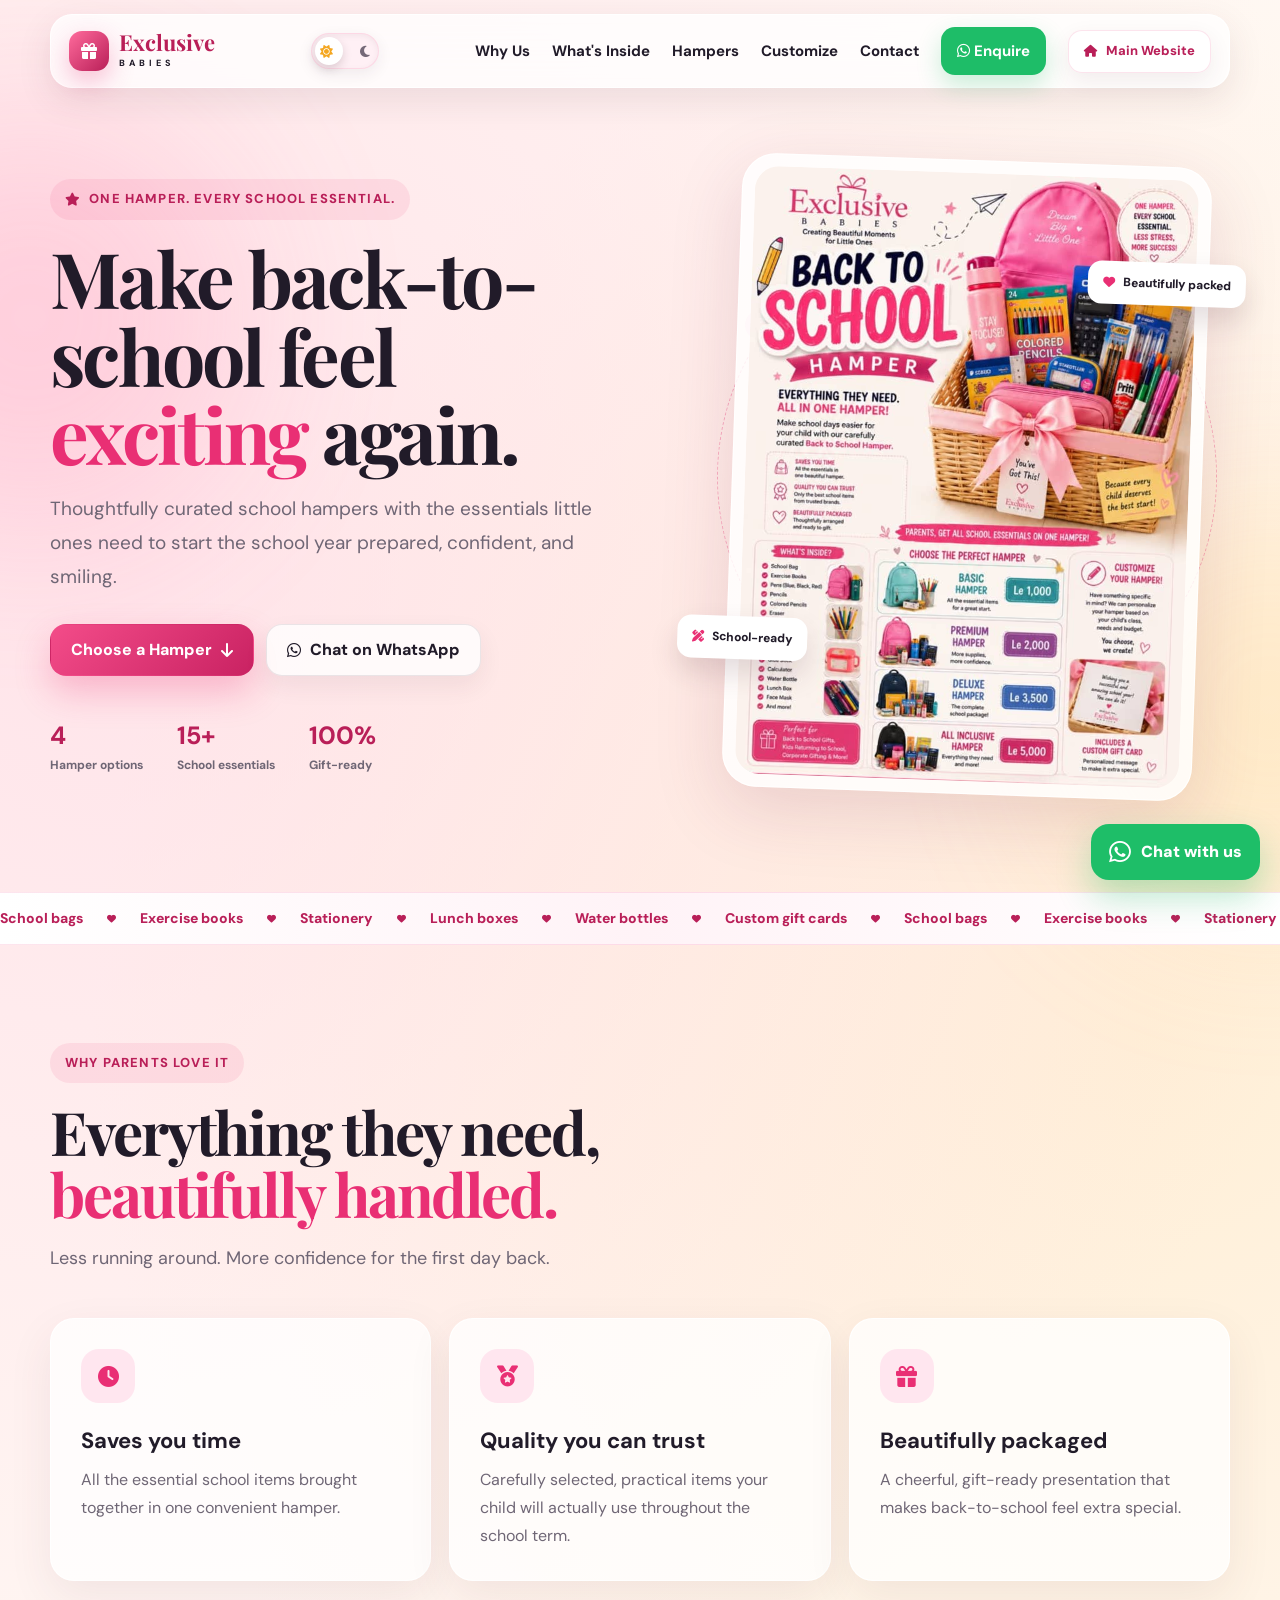
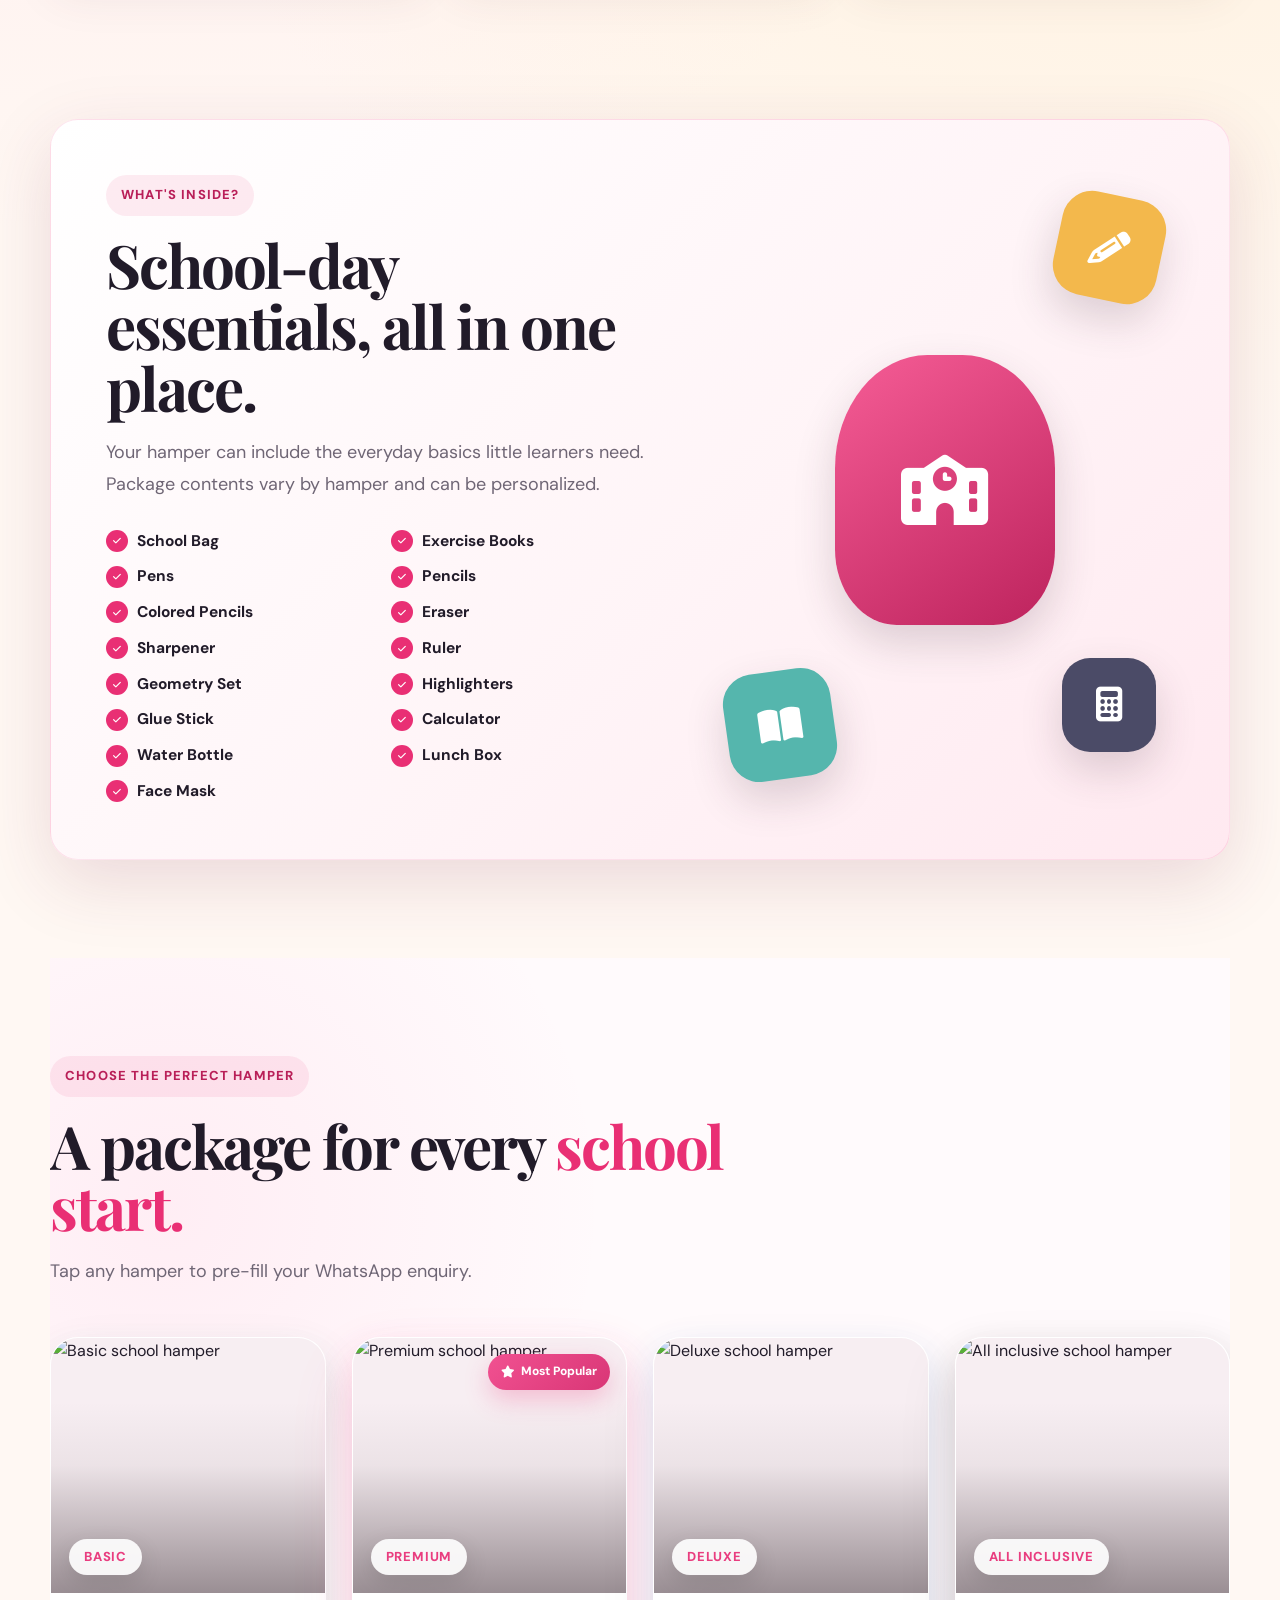
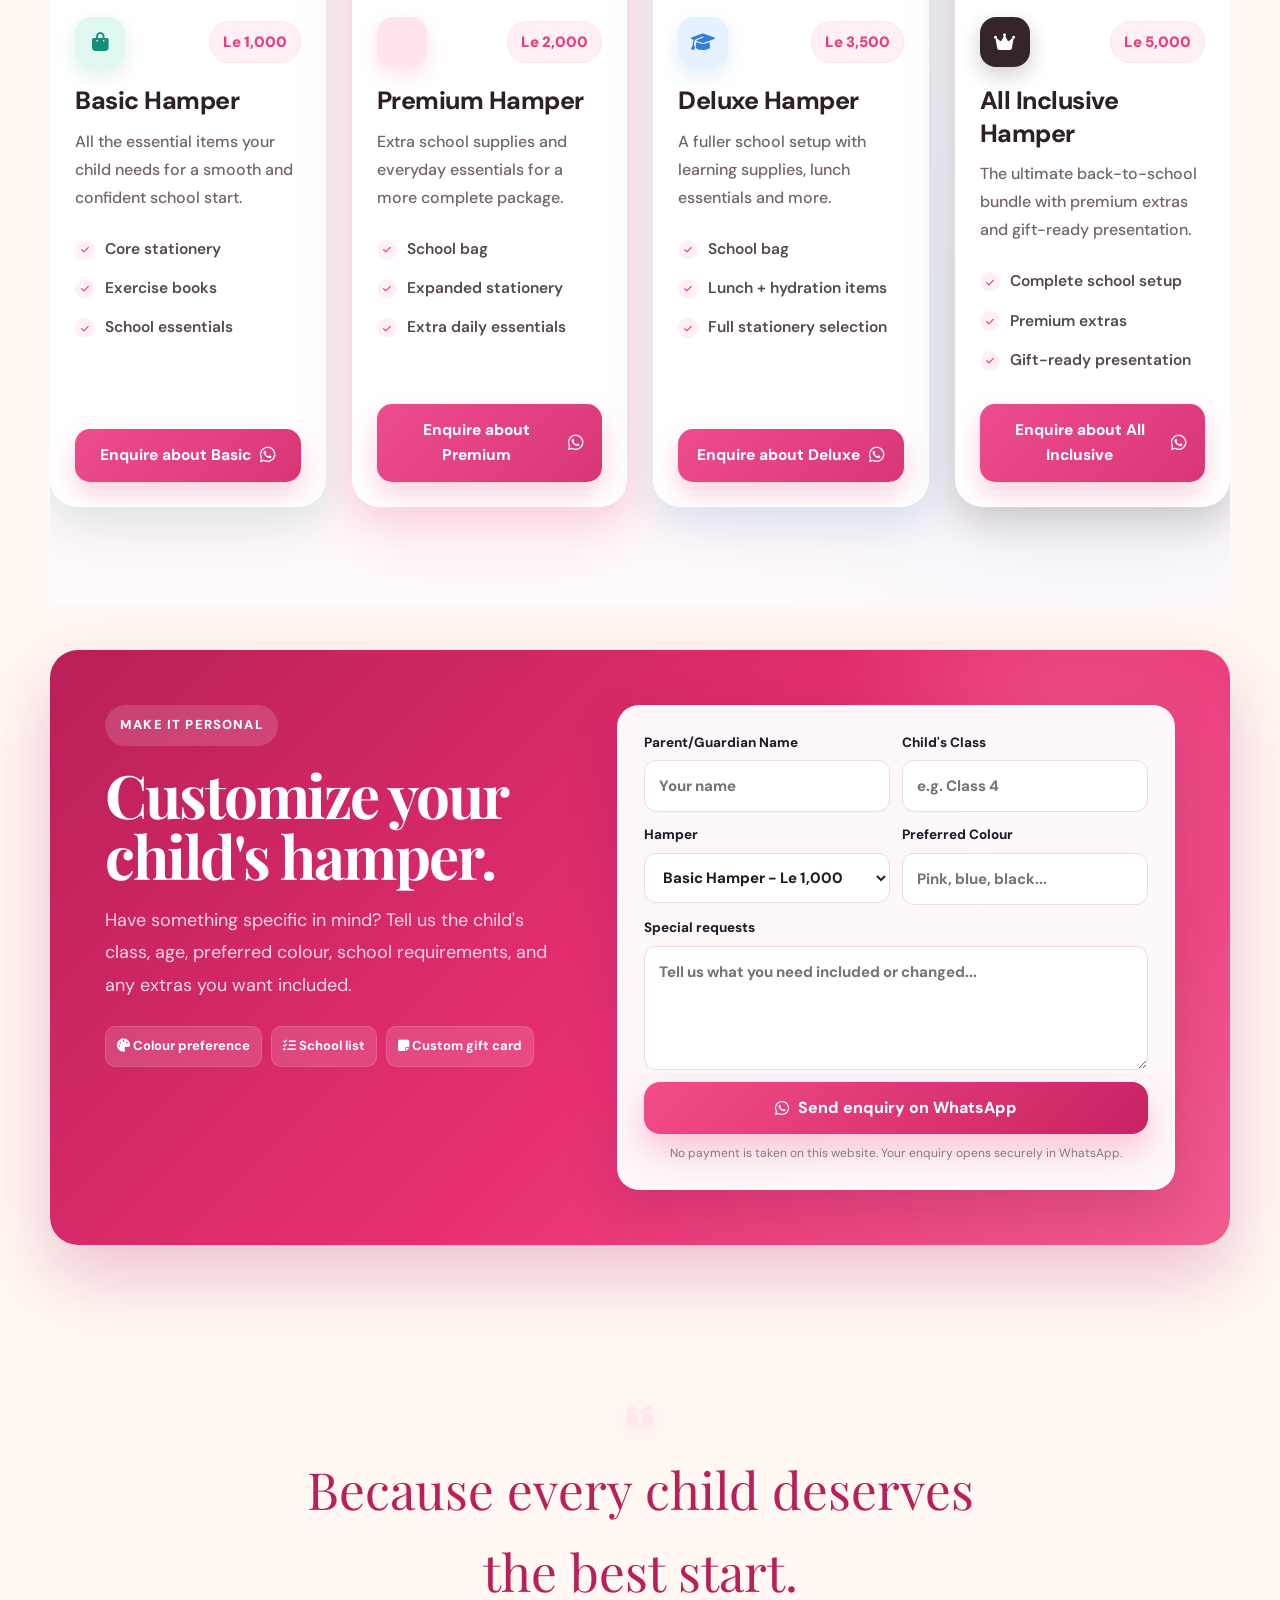
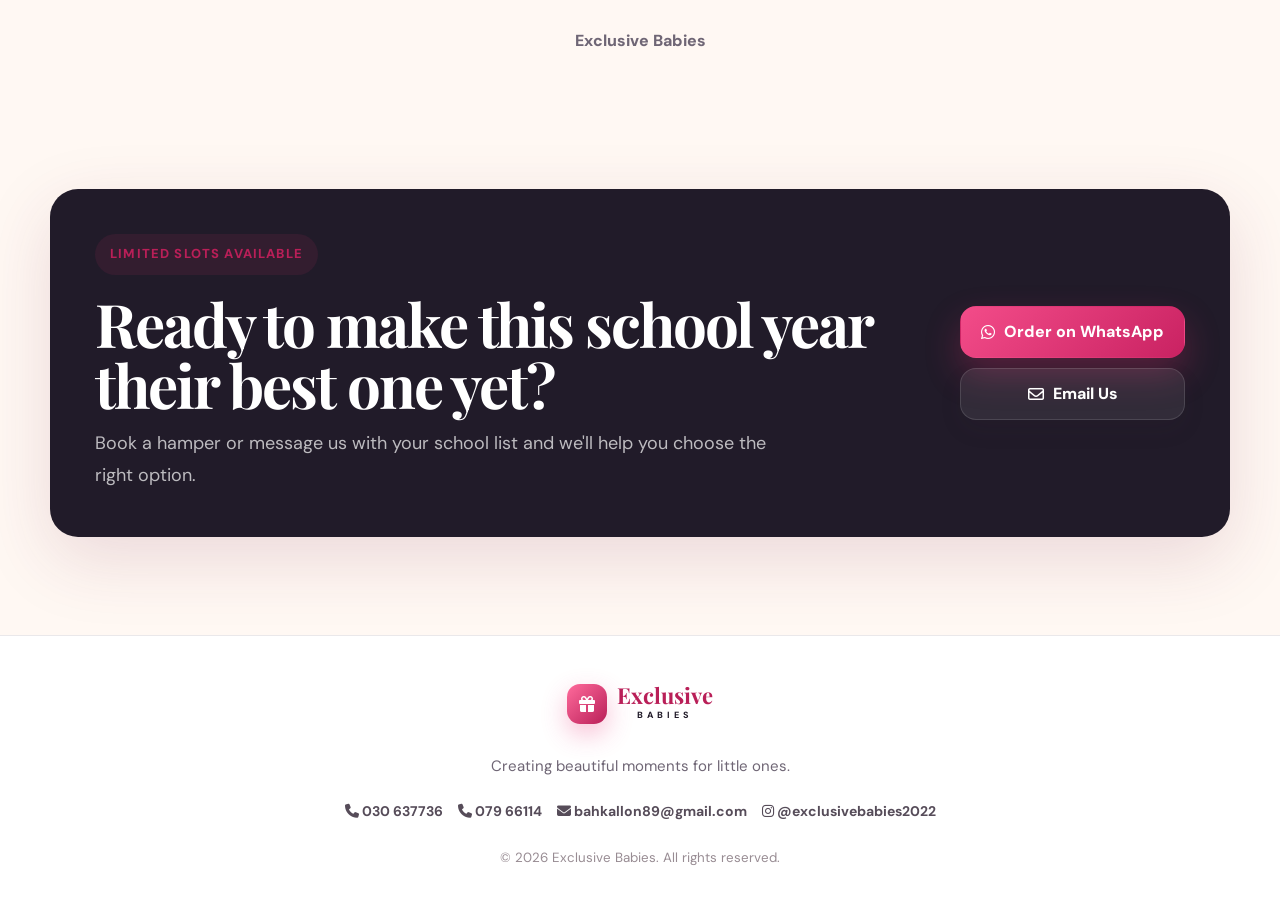
==== commit d7f7cc42: "Add files via upload" ====
--- a/index.html
+++ b/index.html
@@ -370,6 +370,11 @@
       <a class="nav-cta wa-link" href="#" data-message="Hi Exclusive Babies! I'd like to enquire about your Back to School Hampers.">
         <i class="fa-brands fa-whatsapp"></i> Enquire
       </a>
+
+      <a href="home.html" class="main-site-btn">
+  <i class="fa-solid fa-house"></i>
+  <span>Main Website</span>
+</a>
     </nav>
   </header>
 
--- a/styles.css
+++ b/styles.css
@@ -1579,4 +1579,183 @@
         font-size: 15px;
     }
 
+}
+
+/* =====================================
+   MAIN WEBSITE RETURN BUTTON
+===================================== */
+
+.main-site-btn {
+    position: relative;
+
+    min-height: 43px;
+
+    display: inline-flex;
+    align-items: center;
+    justify-content: center;
+
+    gap: 8px;
+
+    padding: 0 15px;
+
+    border-radius: 14px;
+
+    color: var(--pink-dark);
+
+    background:
+        rgba(255, 255, 255, 0.78);
+
+    border:
+        1px solid rgba(233, 47, 116, 0.13);
+
+    font-size: 13px;
+    font-weight: 800;
+
+    box-shadow:
+        0 8px 22px rgba(83, 45, 63, 0.08);
+
+    overflow: hidden;
+
+    transition:
+        transform .3s ease,
+        color .3s ease,
+        background .3s ease,
+        box-shadow .3s ease;
+}
+
+
+/* subtle shine */
+
+.main-site-btn::before {
+    content: "";
+
+    position: absolute;
+
+    top: 0;
+    left: -110%;
+
+    width: 65%;
+    height: 100%;
+
+    background:
+        linear-gradient(
+            90deg,
+            transparent,
+            rgba(255,255,255,.7),
+            transparent
+        );
+
+    transform: skewX(-20deg);
+
+    transition:
+        left .6s ease;
+}
+
+
+.main-site-btn:hover::before {
+    left: 140%;
+}
+
+
+.main-site-btn:hover {
+
+    transform:
+        translateY(-2px);
+
+    color: #fff;
+
+    background:
+        linear-gradient(
+            135deg,
+            #f04c89,
+            #c82361
+        );
+
+    box-shadow:
+        0 12px 28px
+        rgba(233,47,116,.24);
+}
+
+
+.main-site-btn i {
+    font-size: 12px;
+
+    transition:
+        transform .3s ease;
+}
+
+
+.main-site-btn:hover i {
+    transform:
+        translateX(-3px);
+}
+
+
+/* DARK MODE */
+
+body.dark-mode .main-site-btn {
+
+    color: #ff78aa;
+
+    background:
+        rgba(255,255,255,.06);
+
+    border-color:
+        rgba(255,255,255,.09);
+
+    box-shadow:
+        0 10px 25px
+        rgba(0,0,0,.22);
+}
+
+
+body.dark-mode .main-site-btn:hover {
+
+    color: #fff;
+
+    background:
+        linear-gradient(
+            135deg,
+            #ed4c8d,
+            #b91f58
+        );
+}
+
+
+/* MOBILE */
+
+@media (max-width: 680px) {
+
+    .main-site-btn {
+
+        min-height: 39px;
+
+        padding: 0 11px;
+
+        font-size: 12px;
+    }
+
+
+    .main-site-btn span {
+
+        display: none;
+    }
+
+
+    .main-site-btn {
+
+        width: 39px;
+        height: 39px;
+
+        padding: 0;
+
+        border-radius: 12px;
+    }
+
+
+    .main-site-btn i {
+
+        font-size: 14px;
+    }
+
 }
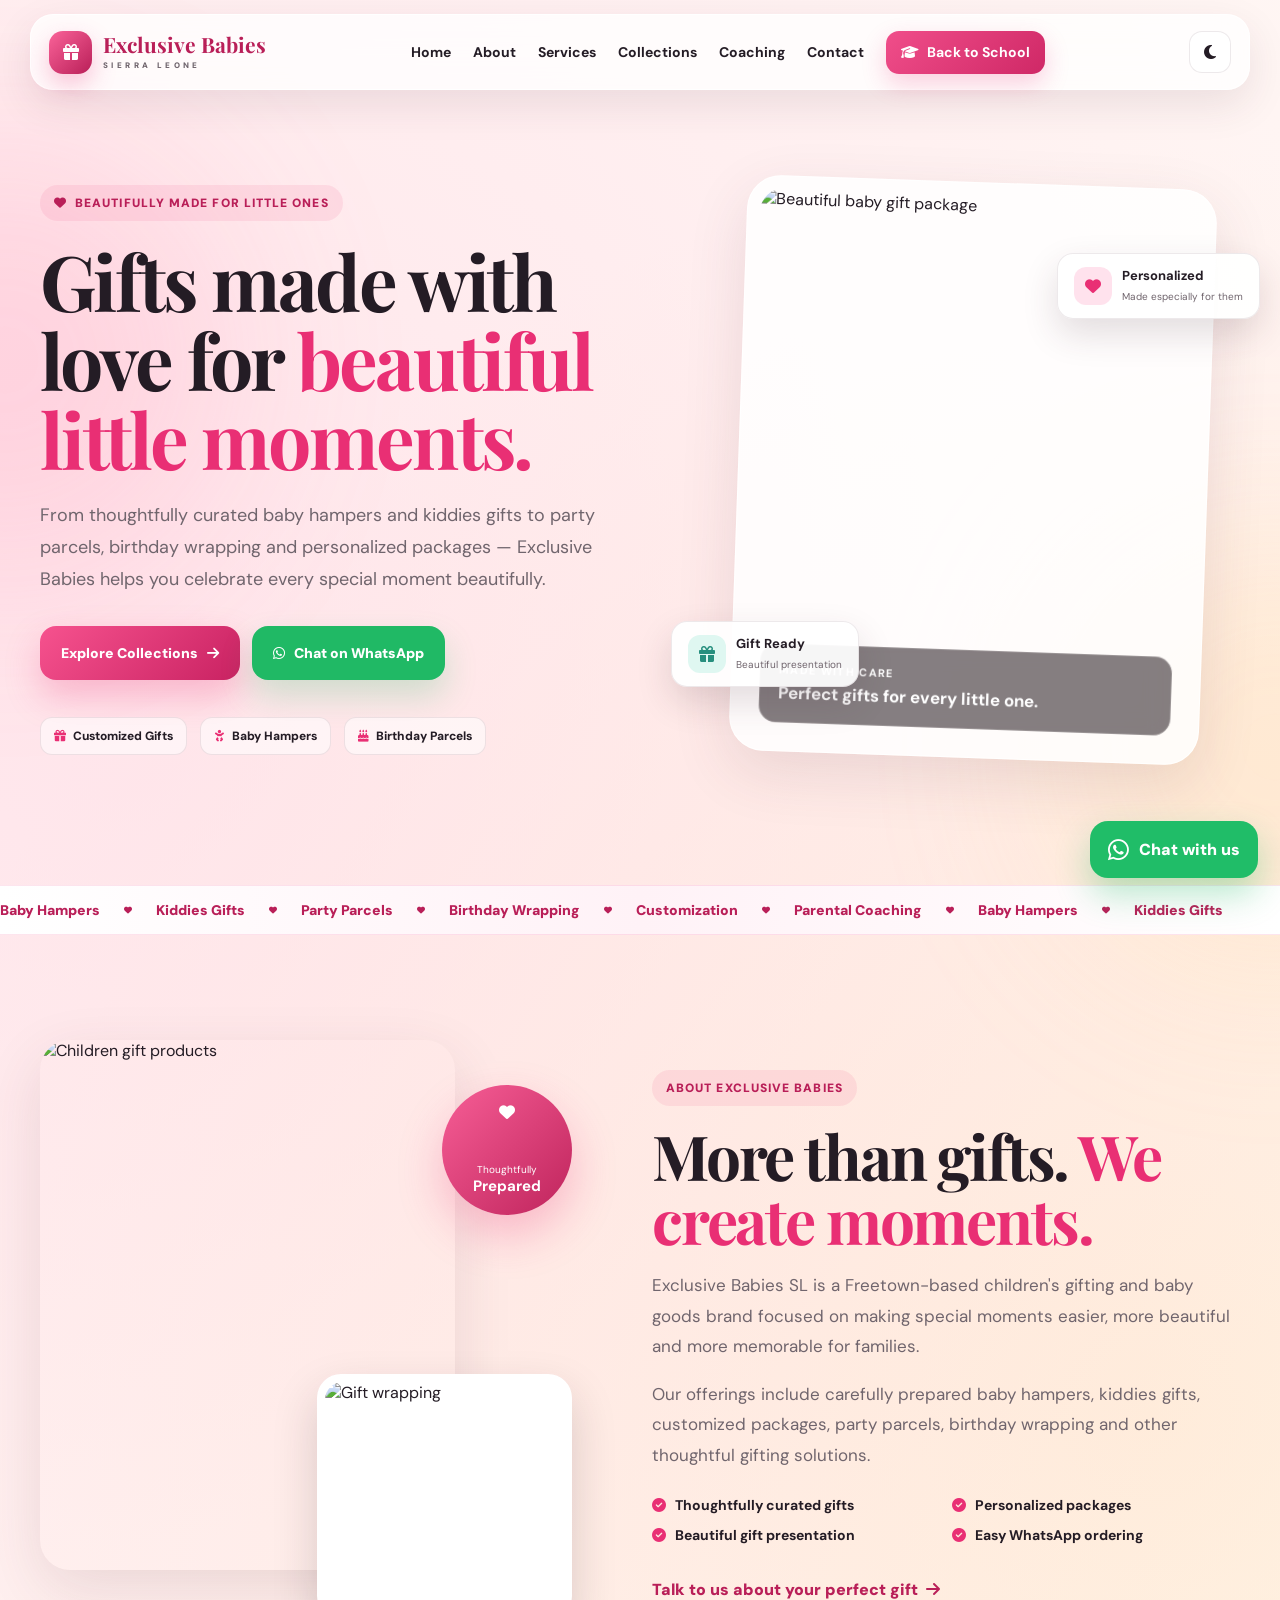
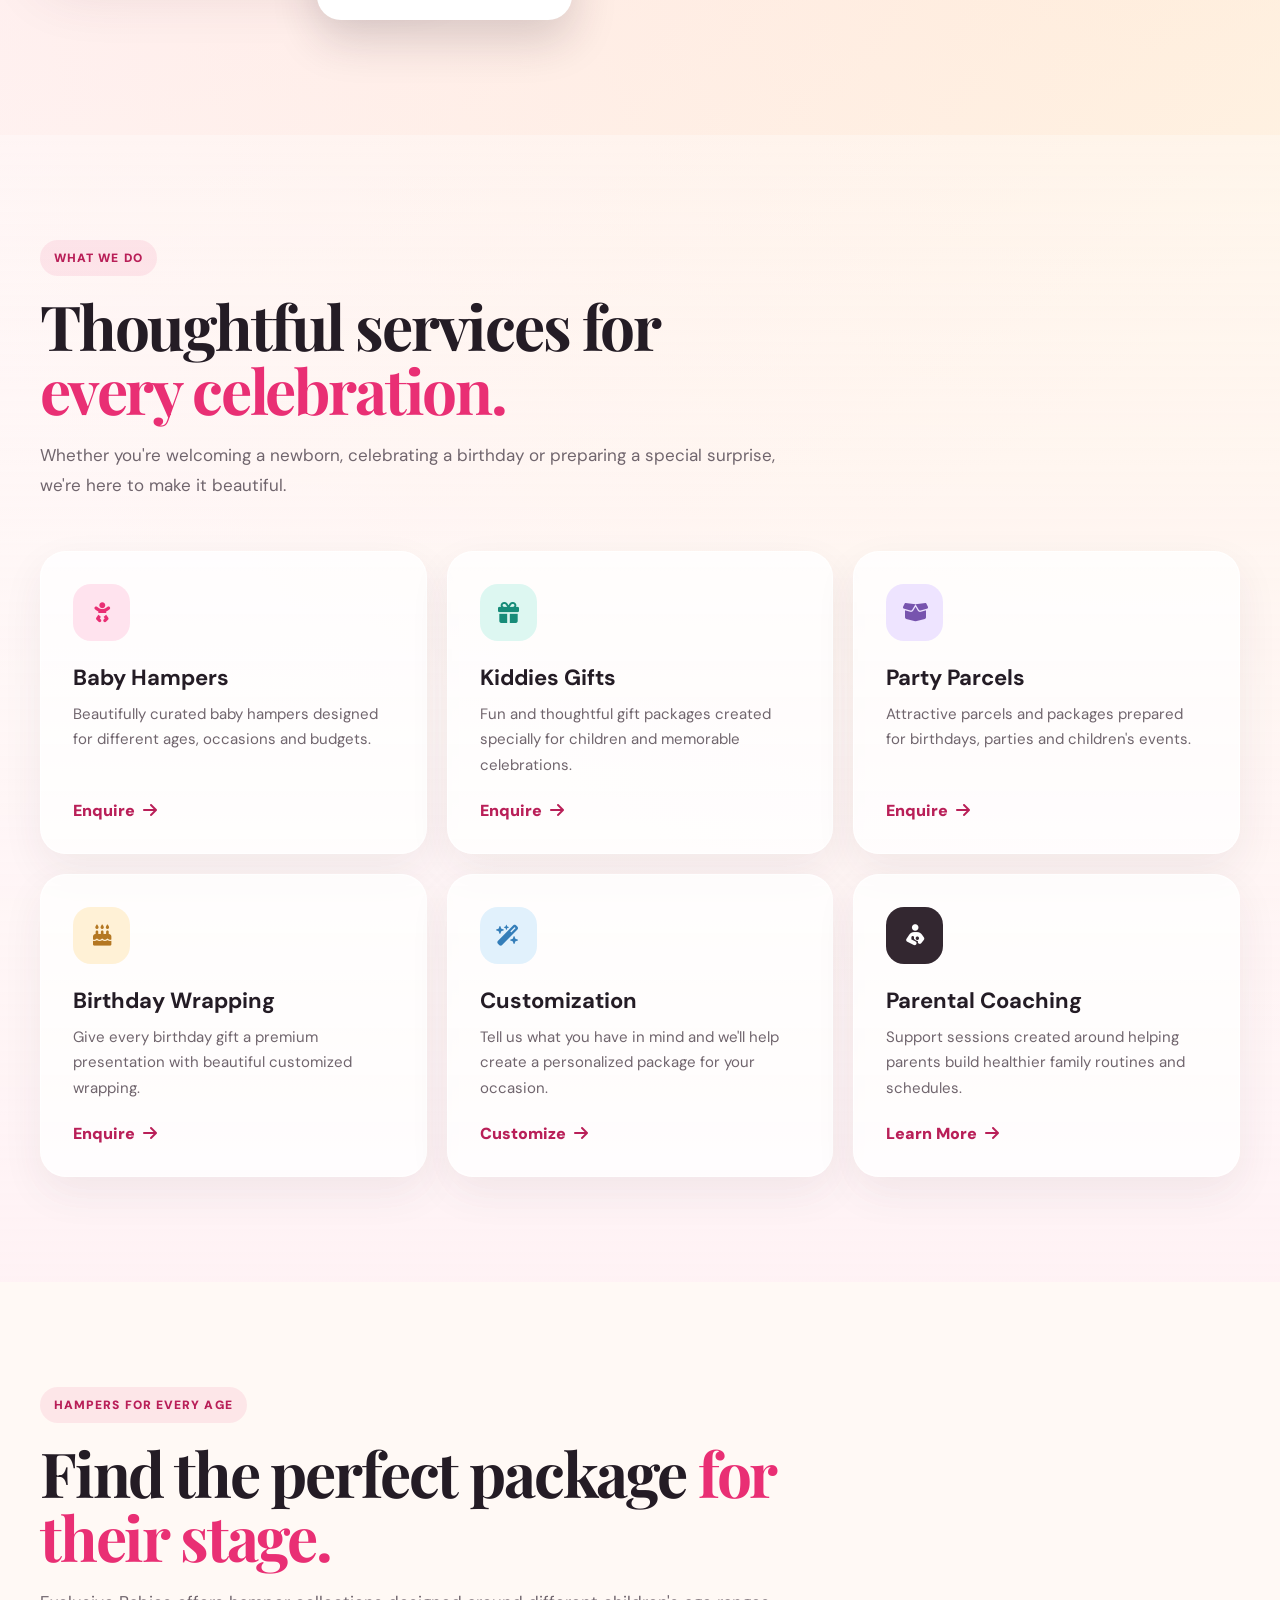
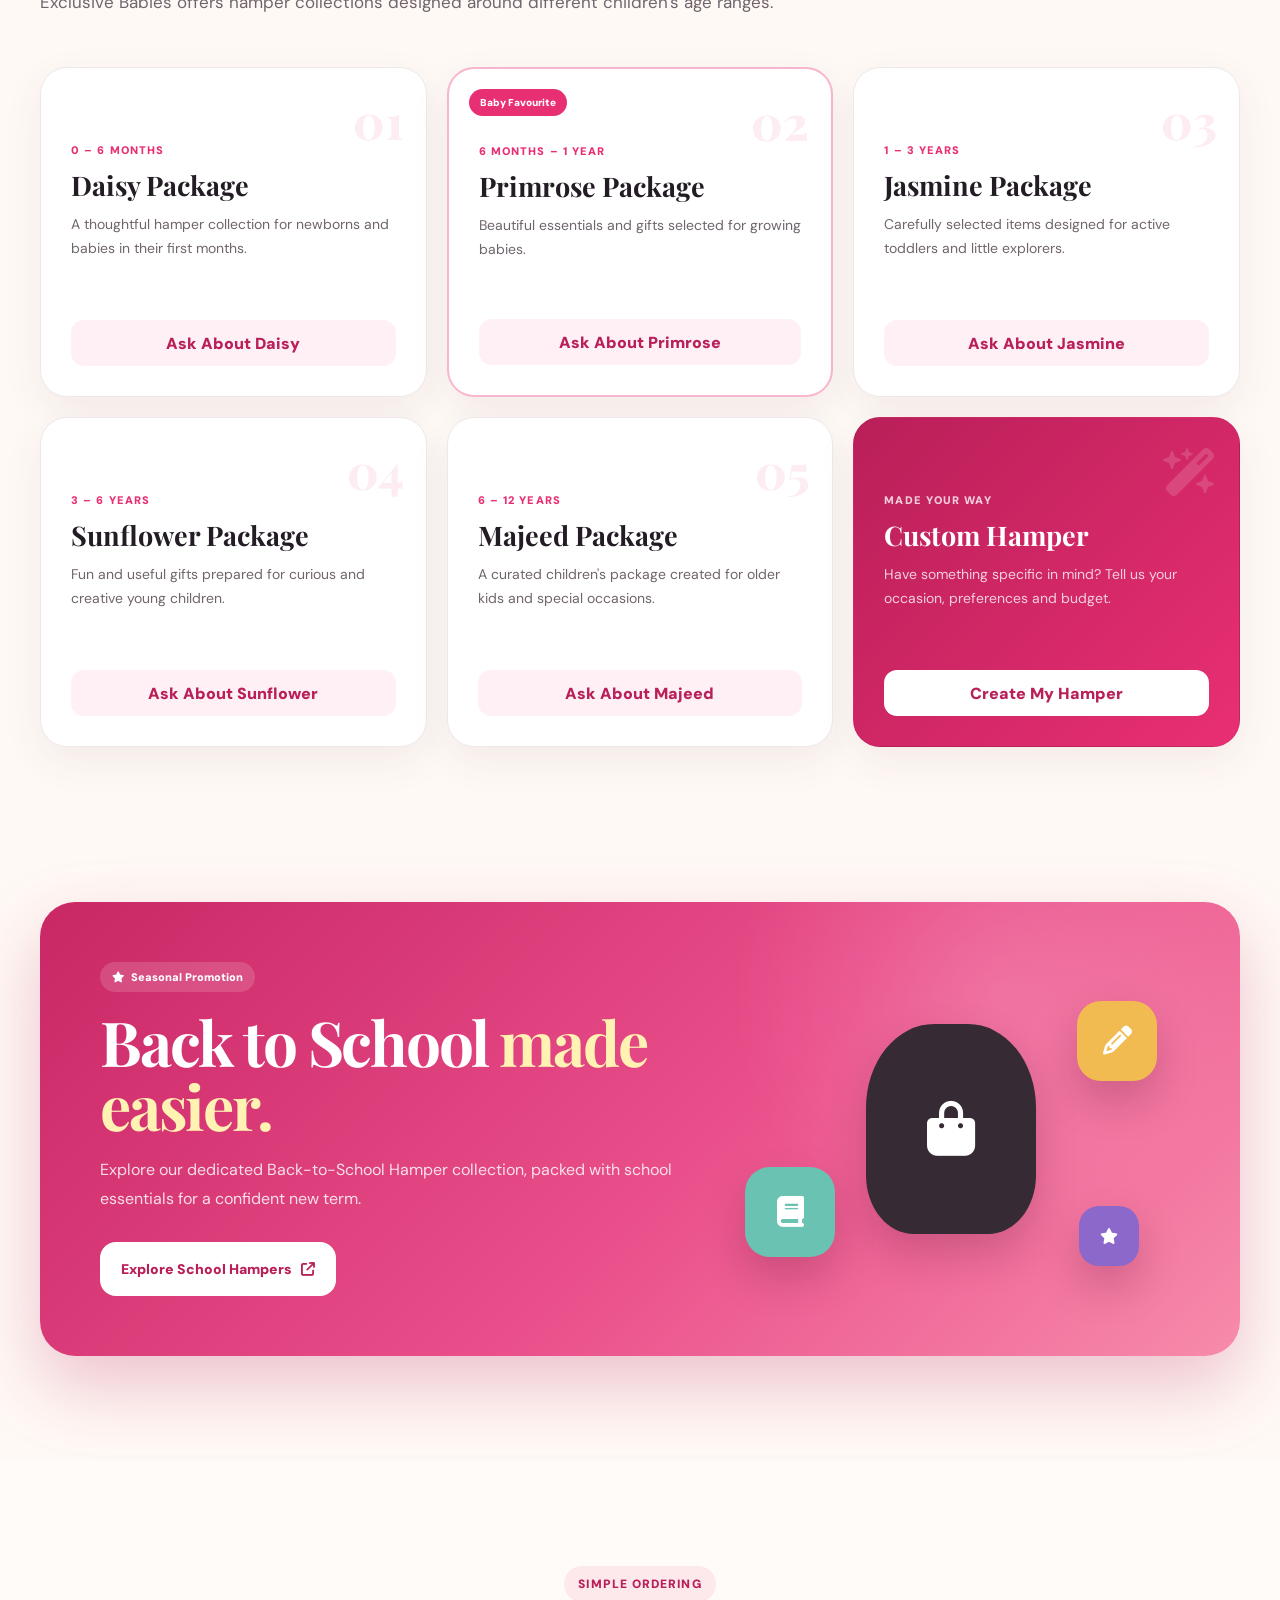
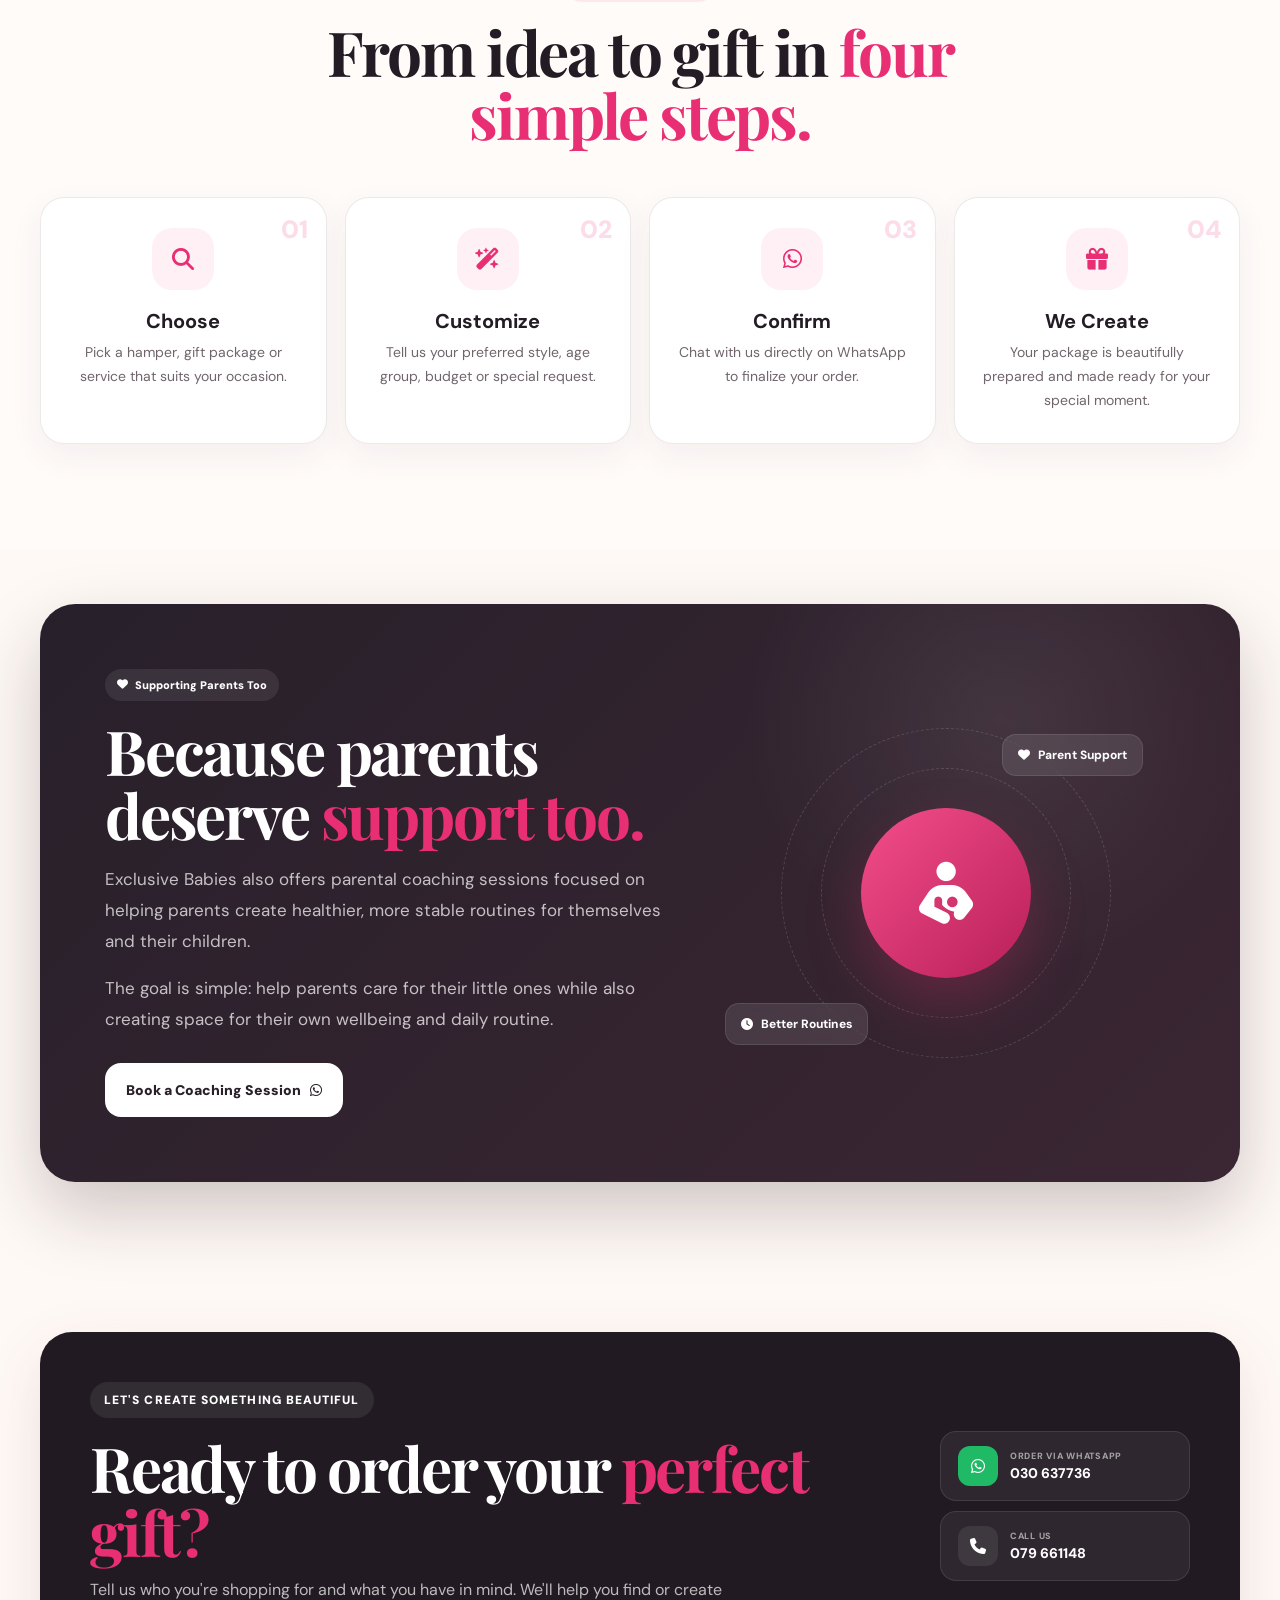
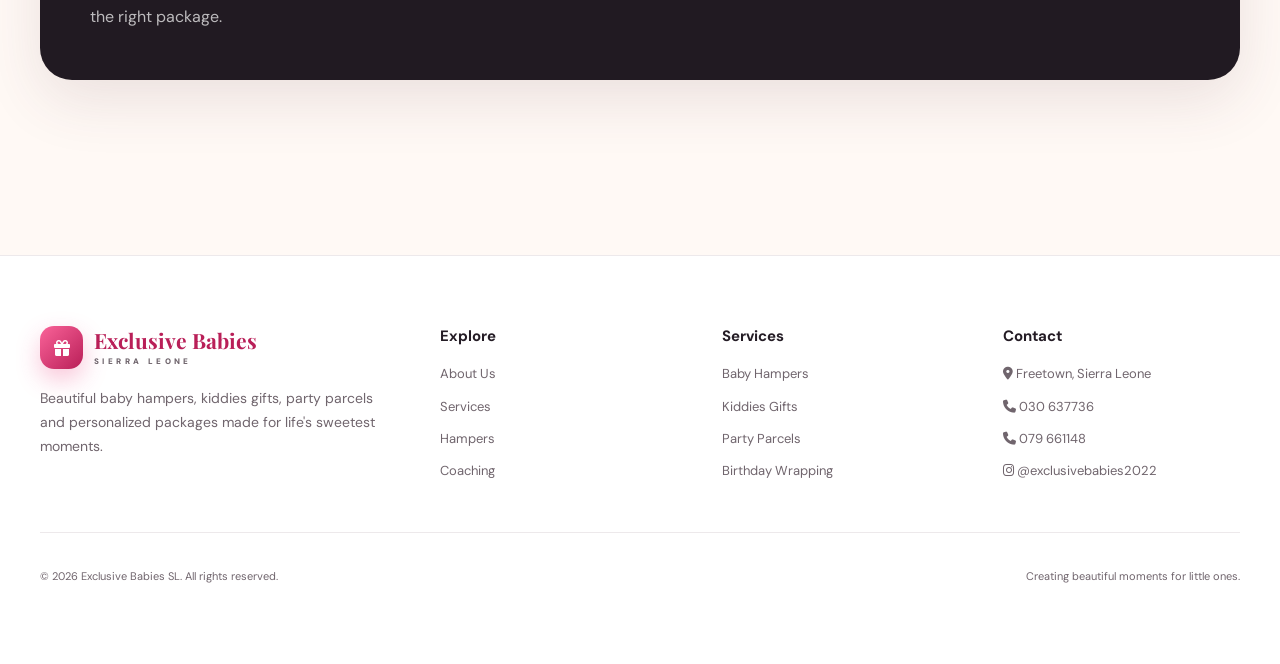
==== commit 8f666c16: "Add files via upload" ====
--- a/index.html
+++ b/index.html
@@ -1,768 +1,1072 @@
 <!DOCTYPE html>
 <html lang="en">
 <head>
-
-  <!-- =========================================
-       BASIC DOCUMENT SETTINGS
-  ========================================== -->
-
-  <meta charset="UTF-8">
-
-  <meta
-    name="viewport"
-    content="width=device-width, initial-scale=1.0"
-  >
-
-  <meta http-equiv="X-UA-Compatible" content="IE=edge">
-
-
-  <!-- =========================================
-       PRIMARY SEO
-  ========================================== -->
-
-  <title>
-    Back to School Hampers in Sierra Leone | Exclusive Babies
-  </title>
+  <meta charset="UTF-8" />
+  <meta name="viewport" content="width=device-width, initial-scale=1.0" />
+
+  <title>Exclusive Babies SL | Baby Hampers, Gifts & Party Parcels</title>
 
   <meta
     name="description"
-    content="Shop beautifully curated Back to School Hampers from Exclusive Babies in Sierra Leone. Choose from Basic, Premium, Deluxe and All Inclusive school packages and enquire instantly on WhatsApp."
-  >
-
-  <meta
-    name="keywords"
-    content="Exclusive Babies, back to school hampers Sierra Leone, school hampers Freetown, school supplies Sierra Leone, back to school supplies, school bags Freetown, children's school supplies, kids school essentials, stationery Sierra Leone, school packages, school hamper, back to school shopping"
-  >
-
-  <meta name="author" content="Exclusive Babies">
-
-  <meta name="creator" content="Exclusive Babies">
-
-  <meta name="publisher" content="Exclusive Babies">
-
-  <meta name="application-name" content="Exclusive Babies">
-
-  <meta name="generator" content="Exclusive Babies">
-
-
-  <!-- =========================================
-       SEARCH ENGINE INDEXING
-  ========================================== -->
-
-  <meta
-    name="robots"
-    content="index, follow, max-image-preview:large, max-snippet:-1, max-video-preview:-1"
-  >
-
-  <meta
-    name="googlebot"
-    content="index, follow, max-image-preview:large, max-snippet:-1, max-video-preview:-1"
-  >
-
-  <meta
-    name="bingbot"
-    content="index, follow"
-  >
-
-
-  <!-- =========================================
-       LANGUAGE / REGION
-  ========================================== -->
-
-  <meta
-    http-equiv="content-language"
-    content="en"
-  >
-
-  <meta
-    name="geo.region"
-    content="SL"
-  >
-
-  <meta
-    name="geo.placename"
-    content="Sierra Leone"
-  >
-
-
-  <!-- =========================================
-       CANONICAL URL
-       
-       IMPORTANT:
-       Replace with the final website domain
-  ========================================== -->
-
-  <!--
+    content="Exclusive Babies SL creates beautiful baby hampers, kiddies gifts, party parcels, birthday packages and customized gifts in Freetown, Sierra Leone."
+  />
+
+  <meta name="theme-color" content="#e92f74" />
+
+  <!-- Favicon -->
+  <link rel="icon" type="image/svg+xml" href="eb.svg" />
+
+  <!-- Google Fonts -->
+  <link rel="preconnect" href="https://fonts.googleapis.com" />
+  <link rel="preconnect" href="https://fonts.gstatic.com" crossorigin />
+
   <link
-    rel="canonical"
-    href="https://www.exclusivebabies.com/"
-  >
-  -->
-
-
-  <!-- =========================================
-       OPEN GRAPH
-       Facebook / WhatsApp / Messenger
-  ========================================== -->
-
-  <meta
-    property="og:type"
-    content="website"
-  >
-
-  <meta
-    property="og:site_name"
-    content="Exclusive Babies"
-  >
-
-  <meta
-    property="og:title"
-    content="Back to School Hampers | Exclusive Babies"
-  >
-
-  <meta
-    property="og:description"
-    content="Make back-to-school shopping easier with beautifully curated school hampers from Exclusive Babies. Choose your package and enquire instantly on WhatsApp."
-  >
-
-  <!--
-  Replace this with your LIVE website URL
-  -->
-  <!--
-  <meta
-    property="og:url"
-    content="https://www.exclusivebabies.com/"
-  >
-  -->
-
-
-  <!--
-  SOCIAL SHARING IMAGE
-
-  Recommended size:
-  1200 x 630px
-
-  IMPORTANT:
-  Once hosted, use the FULL image URL here.
-  -->
-
-  <!--
-  <meta
-    property="og:image"
-    content="https://www.exclusivebabies.com/assets/exclusive-babies-social.jpg"
-  >
-
-  <meta
-    property="og:image:secure_url"
-    content="https://www.exclusivebabies.com/assets/exclusive-babies-social.jpg"
-  >
-  -->
-
-  <meta
-    property="og:image:alt"
-    content="Exclusive Babies Back to School Hampers"
-  >
-
-  <meta
-    property="og:locale"
-    content="en_US"
-  >
-
-
-  <!-- =========================================
-       TWITTER / X CARD
-  ========================================== -->
-
-  <meta
-    name="twitter:card"
-    content="summary_large_image"
-  >
-
-  <meta
-    name="twitter:title"
-    content="Back to School Hampers | Exclusive Babies"
-  >
-
-  <meta
-    name="twitter:description"
-    content="Beautiful Back to School Hampers for your little ones. Explore our packages and enquire instantly on WhatsApp."
-  >
-
-  <!--
-  <meta
-    name="twitter:image"
-    content="https://www.exclusivebabies.com/assets/exclusive-babies-social.jpg"
-  >
-  -->
-
-  <meta
-    name="twitter:image:alt"
-    content="Exclusive Babies Back to School Hampers"
-  >
-
-
-  <!-- =========================================
-       MOBILE / BROWSER
-  ========================================== -->
-
-  <meta
-    name="theme-color"
-    content="#e92f74"
-  >
-
-  <meta
-    name="msapplication-TileColor"
-    content="#e92f74"
-  >
-
-  <meta
-    name="mobile-web-app-capable"
-    content="yes"
-  >
-
-  <meta
-    name="apple-mobile-web-app-capable"
-    content="yes"
-  >
-
-  <meta
-    name="apple-mobile-web-app-status-bar-style"
-    content="default"
-  >
-
-  <meta
-    name="apple-mobile-web-app-title"
-    content="Exclusive Babies"
-  >
-
-
-  <!-- =========================================
-       FAVICON
-  ========================================== -->
-
-  <link
-    rel="icon"
-    type="image/svg+xml"
-    href="eb.svg"
-  >
-
-  <link
-    rel="shortcut icon"
-    href="eb.svg"
-  >
-
-
-  <!-- =========================================
-       GOOGLE FONTS PERFORMANCE
-  ========================================== -->
-
-  <link
-    rel="preconnect"
-    href="https://fonts.googleapis.com"
-  >
-
-  <link
-    rel="preconnect"
-    href="https://fonts.gstatic.com"
-    crossorigin
-  >
-
-  <link
-    href="https://fonts.googleapis.com/css2?family=DM+Sans:wght@400;500;600;700;800&family=Playfair+Display:wght@600;700&display=swap"
+    href="https://fonts.googleapis.com/css2?family=DM+Sans:wght@400;500;600;700;800&family=Playfair+Display:wght@600;700;800&display=swap"
     rel="stylesheet"
-  >
-
-
-  <!-- =========================================
-       FONT AWESOME
-  ========================================== -->
-
+  />
+
+  <!-- Font Awesome -->
   <link
     rel="stylesheet"
     href="https://cdnjs.cloudflare.com/ajax/libs/font-awesome/6.6.0/css/all.min.css"
-  >
-
-
-  <!-- =========================================
-       WEBSITE CSS
-  ========================================== -->
-
-  <link
-    rel="stylesheet"
-    href="styles.css"
-  >
-
-
-  <!-- =========================================
-       STRUCTURED DATA / SCHEMA.ORG
-  ========================================== -->
-
-  <script type="application/ld+json">
-  {
-    "@context": "https://schema.org",
-    "@type": "Store",
-    "name": "Exclusive Babies",
-    "description": "Exclusive Babies provides beautifully curated Back to School Hampers and school essentials for children in Sierra Leone.",
-    "areaServed": {
-      "@type": "Country",
-      "name": "Sierra Leone"
-    },
-    "knowsAbout": [
-      "Back to School Hampers",
-      "School Supplies",
-      "School Bags",
-      "Children's School Essentials",
-      "Stationery"
-    ]
-  }
-  </script>
-
-
-  <!-- =========================================
-       WEBSITE SCHEMA
-  ========================================== -->
-
-  <script type="application/ld+json">
-  {
-    "@context": "https://schema.org",
-    "@type": "WebSite",
-    "name": "Exclusive Babies",
-    "description": "Back to School Hampers and children's school essentials from Exclusive Babies.",
-    "inLanguage": "en"
-  }
-  </script>
-
+  />
+
+  <link rel="stylesheet" href="main.css" />
 </head>
+
 <body>
+
+  <!-- Decorative Glow -->
   <div class="page-glow glow-one"></div>
   <div class="page-glow glow-two"></div>
 
-  <header class="navbar" id="top">
-    <a href="#top" class="brand" aria-label="Exclusive Babies home">
-      <span class="brand-icon"><i class="fa-solid fa-gift"></i></span>
-      <span><strong>Exclusive</strong><small>BABIES</small></span>
+  <!-- ==========================
+       NAVBAR
+  =========================== -->
+
+  <header class="navbar">
+
+    <a href="#home" class="brand">
+      <div class="brand-icon">
+        <i class="fa-solid fa-gift"></i>
+      </div>
+
+      <div>
+        <strong>Exclusive Babies</strong>
+        <small>SIERRA LEONE</small>
+      </div>
     </a>
 
-    <button class="menu-toggle" aria-label="Open menu" aria-expanded="false">
-      <i class="fa-solid fa-bars"></i>
-    </button>
-
-    <button class="theme-toggle" id="themeToggle" aria-label="Toggle dark mode">
-    <span class="theme-toggle-track">
-        <span class="theme-toggle-icon sun-icon">
-            <i class="fa-solid fa-sun"></i>
+    <nav class="nav-links" id="navLinks">
+      <a href="#home">Home</a>
+      <a href="#about">About</a>
+      <a href="#services">Services</a>
+      <a href="#collections">Collections</a>
+      <a href="#coaching">Coaching</a>
+      <a href="#contact">Contact</a>
+
+      <a
+        href="back-to-school.html"
+        class="school-link"
+      >
+        <i class="fa-solid fa-graduation-cap"></i>
+        Back to School
+      </a>
+    </nav>
+
+    <div class="nav-actions">
+
+      <button
+        class="theme-toggle"
+        id="themeToggle"
+        aria-label="Toggle dark mode"
+      >
+        <i class="fa-solid fa-moon"></i>
+      </button>
+
+      <button
+        class="menu-toggle"
+        id="menuToggle"
+        aria-label="Open menu"
+      >
+        <i class="fa-solid fa-bars"></i>
+      </button>
+
+    </div>
+
+  </header>
+
+  <!-- ==========================
+       HERO
+  =========================== -->
+
+  <main>
+
+    <section class="hero section-pad" id="home">
+
+      <div class="hero-copy reveal">
+
+        <span class="eyebrow">
+          <i class="fa-solid fa-heart"></i>
+          Beautifully made for little ones
         </span>
 
-        <span class="theme-toggle-circle"></span>
-
-        <span class="theme-toggle-icon moon-icon">
-            <i class="fa-solid fa-moon"></i>
+        <h1>
+          Gifts made with love for
+          <span>beautiful little moments.</span>
+        </h1>
+
+        <p>
+          From thoughtfully curated baby hampers and kiddies gifts
+          to party parcels, birthday wrapping and personalized packages —
+          Exclusive Babies helps you celebrate every special moment beautifully.
+        </p>
+
+        <div class="hero-actions">
+
+          <a href="#collections" class="btn btn-primary">
+            Explore Collections
+            <i class="fa-solid fa-arrow-right"></i>
+          </a>
+
+          <a
+            href="https://wa.me/23230637736?text=Hello%20Exclusive%20Babies%2C%20I%20would%20like%20to%20make%20an%20enquiry."
+            target="_blank"
+            class="btn btn-whatsapp"
+          >
+            <i class="fa-brands fa-whatsapp"></i>
+            Chat on WhatsApp
+          </a>
+
+        </div>
+
+        <div class="hero-features">
+
+          <div>
+            <i class="fa-solid fa-gift"></i>
+            <span>Customized Gifts</span>
+          </div>
+
+          <div>
+            <i class="fa-solid fa-baby"></i>
+            <span>Baby Hampers</span>
+          </div>
+
+          <div>
+            <i class="fa-solid fa-cake-candles"></i>
+            <span>Birthday Parcels</span>
+          </div>
+
+        </div>
+
+      </div>
+
+      <div class="hero-visual reveal delay-1">
+
+        <div class="hero-main-card">
+          <img
+            src="https://images.unsplash.com/photo-1778686568681-699398da3b65?q=80&w=737&auto=format&fit=crop&ixlib=rb-4.1.0&ixid=M3wxMjA3fDB8MHxwaG90by1wYWdlfHx8fGVufDB8fHx8fA%3D%3D"
+            alt="Beautiful baby gift package"
+          >
+
+          <div class="hero-card-content">
+            <span>Made with care</span>
+            <strong>Perfect gifts for every little one.</strong>
+          </div>
+        </div>
+
+        <div class="floating-card card-one">
+          <div class="floating-icon pink">
+            <i class="fa-solid fa-heart"></i>
+          </div>
+
+          <div>
+            <strong>Personalized</strong>
+            <span>Made especially for them</span>
+          </div>
+        </div>
+
+        <div class="floating-card card-two">
+          <div class="floating-icon mint">
+            <i class="fa-solid fa-gift"></i>
+          </div>
+
+          <div>
+            <strong>Gift Ready</strong>
+            <span>Beautiful presentation</span>
+          </div>
+        </div>
+
+      </div>
+
+    </section>
+
+    <!-- ==========================
+         MARQUEE
+    =========================== -->
+
+    <div class="marquee">
+
+      <div class="marquee-track">
+
+        <span>Baby Hampers</span>
+        <i class="fa-solid fa-heart"></i>
+
+        <span>Kiddies Gifts</span>
+        <i class="fa-solid fa-heart"></i>
+
+        <span>Party Parcels</span>
+        <i class="fa-solid fa-heart"></i>
+
+        <span>Birthday Wrapping</span>
+        <i class="fa-solid fa-heart"></i>
+
+        <span>Customization</span>
+        <i class="fa-solid fa-heart"></i>
+
+        <span>Parental Coaching</span>
+        <i class="fa-solid fa-heart"></i>
+
+        <span>Baby Hampers</span>
+        <i class="fa-solid fa-heart"></i>
+
+        <span>Kiddies Gifts</span>
+
+      </div>
+
+    </div>
+
+    <!-- ==========================
+         ABOUT
+    =========================== -->
+
+    <section class="about-section section-pad" id="about">
+
+      <div class="about-grid">
+
+        <div class="about-images reveal">
+
+          <div class="about-image-large">
+            <img
+              src="https://images.unsplash.com/photo-1607453998774-d533f65dac99?auto=format&fit=crop&w=900&q=85"
+              alt="Children gift products"
+            >
+          </div>
+
+          <div class="about-image-small">
+            <img
+              src="https://images.unsplash.com/photo-1549465220-1a8b9238cd48?auto=format&fit=crop&w=700&q=85"
+              alt="Gift wrapping"
+            >
+          </div>
+
+          <div class="experience-badge">
+            <i class="fa-solid fa-heart"></i>
+            <span>
+              Thoughtfully
+              <strong>Prepared</strong>
+            </span>
+          </div>
+
+        </div>
+
+        <div class="about-copy reveal delay-1">
+
+          <span class="eyebrow">
+            About Exclusive Babies
+          </span>
+
+          <h2>
+            More than gifts.
+            <span>We create moments.</span>
+          </h2>
+
+          <p>
+            Exclusive Babies SL is a Freetown-based children's gifting
+            and baby goods brand focused on making special moments easier,
+            more beautiful and more memorable for families.
+          </p>
+
+          <p>
+            Our offerings include carefully prepared baby hampers,
+            kiddies gifts, customized packages, party parcels,
+            birthday wrapping and other thoughtful gifting solutions.
+          </p>
+
+          <div class="about-points">
+
+            <div>
+              <i class="fa-solid fa-circle-check"></i>
+              <span>Thoughtfully curated gifts</span>
+            </div>
+
+            <div>
+              <i class="fa-solid fa-circle-check"></i>
+              <span>Personalized packages</span>
+            </div>
+
+            <div>
+              <i class="fa-solid fa-circle-check"></i>
+              <span>Beautiful gift presentation</span>
+            </div>
+
+            <div>
+              <i class="fa-solid fa-circle-check"></i>
+              <span>Easy WhatsApp ordering</span>
+            </div>
+
+          </div>
+
+          <a
+            href="https://wa.me/23230637736"
+            target="_blank"
+            class="text-link"
+          >
+            Talk to us about your perfect gift
+            <i class="fa-solid fa-arrow-right"></i>
+          </a>
+
+        </div>
+
+      </div>
+
+    </section>
+
+    <!-- ==========================
+         SERVICES
+    =========================== -->
+
+    <section class="services-section" id="services">
+
+      <div class="section-pad">
+
+        <div class="section-heading reveal">
+
+          <span class="eyebrow">
+            What we do
+          </span>
+
+          <h2>
+            Thoughtful services for
+            <span>every celebration.</span>
+          </h2>
+
+          <p>
+            Whether you're welcoming a newborn, celebrating a birthday
+            or preparing a special surprise, we're here to make it beautiful.
+          </p>
+
+        </div>
+
+        <div class="services-grid">
+
+          <article class="service-card reveal">
+
+            <div class="service-icon pink">
+              <i class="fa-solid fa-baby"></i>
+            </div>
+
+            <h3>Baby Hampers</h3>
+
+            <p>
+              Beautifully curated baby hampers designed for different
+              ages, occasions and budgets.
+            </p>
+
+            <button
+              class="service-enquire"
+              data-service="Baby Hampers"
+            >
+              Enquire
+              <i class="fa-solid fa-arrow-right"></i>
+            </button>
+
+          </article>
+
+          <article class="service-card reveal delay-1">
+
+            <div class="service-icon mint">
+              <i class="fa-solid fa-gift"></i>
+            </div>
+
+            <h3>Kiddies Gifts</h3>
+
+            <p>
+              Fun and thoughtful gift packages created specially
+              for children and memorable celebrations.
+            </p>
+
+            <button
+              class="service-enquire"
+              data-service="Kiddies Gifts"
+            >
+              Enquire
+              <i class="fa-solid fa-arrow-right"></i>
+            </button>
+
+          </article>
+
+          <article class="service-card reveal delay-2">
+
+            <div class="service-icon purple">
+              <i class="fa-solid fa-box-open"></i>
+            </div>
+
+            <h3>Party Parcels</h3>
+
+            <p>
+              Attractive parcels and packages prepared for birthdays,
+              parties and children's events.
+            </p>
+
+            <button
+              class="service-enquire"
+              data-service="Party Parcels"
+            >
+              Enquire
+              <i class="fa-solid fa-arrow-right"></i>
+            </button>
+
+          </article>
+
+          <article class="service-card reveal">
+
+            <div class="service-icon orange">
+              <i class="fa-solid fa-cake-candles"></i>
+            </div>
+
+            <h3>Birthday Wrapping</h3>
+
+            <p>
+              Give every birthday gift a premium presentation
+              with beautiful customized wrapping.
+            </p>
+
+            <button
+              class="service-enquire"
+              data-service="Birthday Parcel Wrapping"
+            >
+              Enquire
+              <i class="fa-solid fa-arrow-right"></i>
+            </button>
+
+          </article>
+
+          <article class="service-card reveal delay-1">
+
+            <div class="service-icon blue">
+              <i class="fa-solid fa-wand-magic-sparkles"></i>
+            </div>
+
+            <h3>Customization</h3>
+
+            <p>
+              Tell us what you have in mind and we'll help create
+              a personalized package for your occasion.
+            </p>
+
+            <button
+              class="service-enquire"
+              data-service="Customized Gifts"
+            >
+              Customize
+              <i class="fa-solid fa-arrow-right"></i>
+            </button>
+
+          </article>
+
+          <article class="service-card reveal delay-2">
+
+            <div class="service-icon dark">
+              <i class="fa-solid fa-person-breastfeeding"></i>
+            </div>
+
+            <h3>Parental Coaching</h3>
+
+            <p>
+              Support sessions created around helping parents
+              build healthier family routines and schedules.
+            </p>
+
+            <a href="#coaching" class="service-enquire">
+              Learn More
+              <i class="fa-solid fa-arrow-right"></i>
+            </a>
+
+          </article>
+
+        </div>
+
+      </div>
+
+    </section>
+
+    <!-- ==========================
+         COLLECTIONS
+    =========================== -->
+
+    <section class="collections-section section-pad" id="collections">
+
+      <div class="section-heading reveal">
+
+        <span class="eyebrow">
+          Hampers for every age
         </span>
-    </span>
-</button>
-
-    <nav class="nav-links">
-      <a href="#about">Why Us</a>
-      <a href="#inside">What's Inside</a>
-      <a href="#packages">Hampers</a>
-      <a href="#customize">Customize</a>
-      <a href="#contact">Contact</a>
-      <a class="nav-cta wa-link" href="#" data-message="Hi Exclusive Babies! I'd like to enquire about your Back to School Hampers.">
-        <i class="fa-brands fa-whatsapp"></i> Enquire
-      </a>
-
-      <a href="home.html" class="main-site-btn">
-  <i class="fa-solid fa-house"></i>
-  <span>Main Website</span>
-</a>
-    </nav>
-  </header>
-
-  <main>
-    <section class="hero section-pad">
-      <div class="hero-copy reveal">
-        <span class="eyebrow"><i class="fa-solid fa-star"></i> One hamper. Every school essential.</span>
-        <h1>Make back-to-school feel <span>exciting</span> again.</h1>
-        <p>Thoughtfully curated school hampers with the essentials little ones need to start the school year prepared, confident, and smiling.</p>
-        <div class="hero-actions">
-          <a class="btn btn-primary" href="#packages">Choose a Hamper <i class="fa-solid fa-arrow-down"></i></a>
-          <a class="btn btn-soft wa-link" href="#" data-message="Hi Exclusive Babies! I want help choosing the right Back to School Hamper."><i class="fa-brands fa-whatsapp"></i> Chat on WhatsApp</a>
-        </div>
-        <div class="hero-trust">
-          <div><strong>4</strong><span>Hamper options</span></div>
-          <div><strong>15+</strong><span>School essentials</span></div>
-          <div><strong>100%</strong><span>Gift-ready</span></div>
-        </div>
-      </div>
-
-      <div class="hero-visual reveal delay-1">
-        <div class="orbit orbit-a"></div>
-        <div class="orbit orbit-b"></div>
-        <div class="hero-card tilt-card">
-          <img src="back-to-school-hamper.jpg" alt="Exclusive Babies Back to School Hamper flyer" />
-          <div class="floating-note note-one"><i class="fa-solid fa-heart"></i> Beautifully packed</div>
-          <div class="floating-note note-two"><i class="fa-solid fa-pen-ruler"></i> School-ready</div>
-        </div>
-      </div>
+
+        <h2>
+          Find the perfect package
+          <span>for their stage.</span>
+        </h2>
+
+        <p>
+          Exclusive Babies offers hamper collections designed around
+          different children's age ranges.
+        </p>
+
+      </div>
+
+      <div class="collections-grid">
+
+        <article class="collection-card reveal">
+
+          <div class="collection-number">01</div>
+
+          <span class="age">0 – 6 Months</span>
+
+          <h3>Daisy Package</h3>
+
+          <p>
+            A thoughtful hamper collection for newborns
+            and babies in their first months.
+          </p>
+
+          <button
+            class="collection-btn"
+            data-service="Daisy Package - 0 to 6 months"
+          >
+            Ask About Daisy
+          </button>
+
+        </article>
+
+        <article class="collection-card featured reveal delay-1">
+
+          <span class="collection-tag">Baby Favourite</span>
+
+          <div class="collection-number">02</div>
+
+          <span class="age">6 Months – 1 Year</span>
+
+          <h3>Primrose Package</h3>
+
+          <p>
+            Beautiful essentials and gifts selected
+            for growing babies.
+          </p>
+
+          <button
+            class="collection-btn"
+            data-service="Primrose Package - 6 months to 1 year"
+          >
+            Ask About Primrose
+          </button>
+
+        </article>
+
+        <article class="collection-card reveal delay-2">
+
+          <div class="collection-number">03</div>
+
+          <span class="age">1 – 3 Years</span>
+
+          <h3>Jasmine Package</h3>
+
+          <p>
+            Carefully selected items designed for
+            active toddlers and little explorers.
+          </p>
+
+          <button
+            class="collection-btn"
+            data-service="Jasmine Package - 1 to 3 years"
+          >
+            Ask About Jasmine
+          </button>
+
+        </article>
+
+        <article class="collection-card reveal">
+
+          <div class="collection-number">04</div>
+
+          <span class="age">3 – 6 Years</span>
+
+          <h3>Sunflower Package</h3>
+
+          <p>
+            Fun and useful gifts prepared for
+            curious and creative young children.
+          </p>
+
+          <button
+            class="collection-btn"
+            data-service="Sunflower Package - 3 to 6 years"
+          >
+            Ask About Sunflower
+          </button>
+
+        </article>
+
+        <article class="collection-card reveal delay-1">
+
+          <div class="collection-number">05</div>
+
+          <span class="age">6 – 12 Years</span>
+
+          <h3>Majeed Package</h3>
+
+          <p>
+            A curated children's package created for
+            older kids and special occasions.
+          </p>
+
+          <button
+            class="collection-btn"
+            data-service="Majeed Package - 6 to 12 years"
+          >
+            Ask About Majeed
+          </button>
+
+        </article>
+
+        <article class="collection-card custom-collection reveal delay-2">
+
+          <div class="collection-number">
+            <i class="fa-solid fa-wand-magic-sparkles"></i>
+          </div>
+
+          <span class="age">Made Your Way</span>
+
+          <h3>Custom Hamper</h3>
+
+          <p>
+            Have something specific in mind?
+            Tell us your occasion, preferences and budget.
+          </p>
+
+          <button
+            class="collection-btn"
+            data-service="Custom Hamper"
+          >
+            Create My Hamper
+          </button>
+
+        </article>
+
+      </div>
+
     </section>
 
-    <section class="marquee" aria-label="Highlights">
-      <div class="marquee-track">
-        <span>School bags</span><i class="fa-solid fa-heart"></i><span>Exercise books</span><i class="fa-solid fa-heart"></i><span>Stationery</span><i class="fa-solid fa-heart"></i><span>Lunch boxes</span><i class="fa-solid fa-heart"></i><span>Water bottles</span><i class="fa-solid fa-heart"></i><span>Custom gift cards</span><i class="fa-solid fa-heart"></i>
-        <span>School bags</span><i class="fa-solid fa-heart"></i><span>Exercise books</span><i class="fa-solid fa-heart"></i><span>Stationery</span><i class="fa-solid fa-heart"></i><span>Lunch boxes</span><i class="fa-solid fa-heart"></i><span>Water bottles</span><i class="fa-solid fa-heart"></i><span>Custom gift cards</span><i class="fa-solid fa-heart"></i>
-      </div>
+    <!-- ==========================
+         BACK TO SCHOOL PROMO
+    =========================== -->
+
+    <section class="school-promo section-pad">
+
+      <div class="school-promo-card reveal">
+
+        <div class="school-promo-copy">
+
+          <span class="promo-label">
+            <i class="fa-solid fa-star"></i>
+            Seasonal Promotion
+          </span>
+
+          <h2>
+            Back to School
+            <span>made easier.</span>
+          </h2>
+
+          <p>
+            Explore our dedicated Back-to-School Hamper collection,
+            packed with school essentials for a confident new term.
+          </p>
+
+          <a
+            href="back-to-school.html"
+            class="btn school-btn"
+          >
+            Explore School Hampers
+            <i class="fa-solid fa-arrow-up-right-from-square"></i>
+          </a>
+
+        </div>
+
+        <div class="school-promo-art">
+
+          <div class="school-icon school-bag">
+            <i class="fa-solid fa-bag-shopping"></i>
+          </div>
+
+          <div class="school-icon school-book">
+            <i class="fa-solid fa-book"></i>
+          </div>
+
+          <div class="school-icon school-pencil">
+            <i class="fa-solid fa-pencil"></i>
+          </div>
+
+          <div class="school-icon school-star">
+            <i class="fa-solid fa-star"></i>
+          </div>
+
+        </div>
+
+      </div>
+
     </section>
 
-    <section class="section-pad" id="about">
-      <div class="section-heading reveal">
-        <span class="eyebrow">Why parents love it</span>
-        <h2>Everything they need, <span>beautifully handled.</span></h2>
-        <p>Less running around. More confidence for the first day back.</p>
-      </div>
-      <div class="feature-grid">
-        <article class="feature-card reveal">
-          <div class="feature-icon"><i class="fa-solid fa-clock"></i></div>
-          <h3>Saves you time</h3>
-          <p>All the essential school items brought together in one convenient hamper.</p>
-        </article>
-        <article class="feature-card reveal delay-1">
-          <div class="feature-icon"><i class="fa-solid fa-medal"></i></div>
-          <h3>Quality you can trust</h3>
-          <p>Carefully selected, practical items your child will actually use throughout the school term.</p>
-        </article>
-        <article class="feature-card reveal delay-2">
-          <div class="feature-icon"><i class="fa-solid fa-gift"></i></div>
-          <h3>Beautifully packaged</h3>
-          <p>A cheerful, gift-ready presentation that makes back-to-school feel extra special.</p>
-        </article>
-      </div>
+    <!-- ==========================
+         HOW IT WORKS
+    =========================== -->
+
+    <section class="process-section">
+
+      <div class="section-pad">
+
+        <div class="section-heading centered reveal">
+
+          <span class="eyebrow">
+            Simple ordering
+          </span>
+
+          <h2>
+            From idea to gift in
+            <span>four simple steps.</span>
+          </h2>
+
+        </div>
+
+        <div class="process-grid">
+
+          <div class="process-card reveal">
+
+            <span class="step">01</span>
+
+            <div class="process-icon">
+              <i class="fa-solid fa-magnifying-glass"></i>
+            </div>
+
+            <h3>Choose</h3>
+
+            <p>
+              Pick a hamper, gift package
+              or service that suits your occasion.
+            </p>
+
+          </div>
+
+          <div class="process-card reveal delay-1">
+
+            <span class="step">02</span>
+
+            <div class="process-icon">
+              <i class="fa-solid fa-wand-magic-sparkles"></i>
+            </div>
+
+            <h3>Customize</h3>
+
+            <p>
+              Tell us your preferred style,
+              age group, budget or special request.
+            </p>
+
+          </div>
+
+          <div class="process-card reveal delay-2">
+
+            <span class="step">03</span>
+
+            <div class="process-icon">
+              <i class="fa-brands fa-whatsapp"></i>
+            </div>
+
+            <h3>Confirm</h3>
+
+            <p>
+              Chat with us directly on WhatsApp
+              to finalize your order.
+            </p>
+
+          </div>
+
+          <div class="process-card reveal delay-3">
+
+            <span class="step">04</span>
+
+            <div class="process-icon">
+              <i class="fa-solid fa-gift"></i>
+            </div>
+
+            <h3>We Create</h3>
+
+            <p>
+              Your package is beautifully prepared
+              and made ready for your special moment.
+            </p>
+
+          </div>
+
+        </div>
+
+      </div>
+
     </section>
 
-    <section class="section-pad inside-section" id="inside">
-      <div class="inside-panel reveal">
-        <div class="inside-copy">
-          <span class="eyebrow">What's inside?</span>
-          <h2>School-day essentials, all in one place.</h2>
-          <p>Your hamper can include the everyday basics little learners need. Package contents vary by hamper and can be personalized.</p>
-          <div class="essentials-grid">
-            <span><i class="fa-solid fa-check"></i> School Bag</span>
-            <span><i class="fa-solid fa-check"></i> Exercise Books</span>
-            <span><i class="fa-solid fa-check"></i> Pens</span>
-            <span><i class="fa-solid fa-check"></i> Pencils</span>
-            <span><i class="fa-solid fa-check"></i> Colored Pencils</span>
-            <span><i class="fa-solid fa-check"></i> Eraser</span>
-            <span><i class="fa-solid fa-check"></i> Sharpener</span>
-            <span><i class="fa-solid fa-check"></i> Ruler</span>
-            <span><i class="fa-solid fa-check"></i> Geometry Set</span>
-            <span><i class="fa-solid fa-check"></i> Highlighters</span>
-            <span><i class="fa-solid fa-check"></i> Glue Stick</span>
-            <span><i class="fa-solid fa-check"></i> Calculator</span>
-            <span><i class="fa-solid fa-check"></i> Water Bottle</span>
-            <span><i class="fa-solid fa-check"></i> Lunch Box</span>
-            <span><i class="fa-solid fa-check"></i> Face Mask</span>
-          </div>
-        </div>
-        <div class="school-art" aria-hidden="true">
-          <div class="art-backpack"><i class="fa-solid fa-school"></i></div>
-          <div class="art-pencil"><i class="fa-solid fa-pencil"></i></div>
-          <div class="art-book"><i class="fa-solid fa-book-open"></i></div>
-          <div class="art-calc"><i class="fa-solid fa-calculator"></i></div>
-        </div>
-      </div>
+    <!-- ==========================
+         COACHING
+    =========================== -->
+
+    <section class="coaching-section section-pad" id="coaching">
+
+      <div class="coaching-card reveal">
+
+        <div class="coaching-content">
+
+          <span class="coaching-label">
+            <i class="fa-solid fa-heart"></i>
+            Supporting Parents Too
+          </span>
+
+          <h2>
+            Because parents deserve
+            <span>support too.</span>
+          </h2>
+
+          <p>
+            Exclusive Babies also offers parental coaching sessions
+            focused on helping parents create healthier, more stable routines
+            for themselves and their children.
+          </p>
+
+          <p>
+            The goal is simple: help parents care for their little ones
+            while also creating space for their own wellbeing and daily routine.
+          </p>
+
+          <a
+            href="https://wa.me/23230637736?text=Hello%20Exclusive%20Babies%2C%20I%20would%20like%20to%20know%20more%20about%20your%20parental%20coaching%20sessions."
+            target="_blank"
+            class="btn btn-light"
+          >
+            Book a Coaching Session
+            <i class="fa-brands fa-whatsapp"></i>
+          </a>
+
+        </div>
+
+        <div class="coaching-visual">
+
+          <div class="coaching-circle circle-one"></div>
+          <div class="coaching-circle circle-two"></div>
+
+          <div class="coach-icon">
+            <i class="fa-solid fa-person-breastfeeding"></i>
+          </div>
+
+          <div class="coach-note note-top">
+            <i class="fa-solid fa-heart"></i>
+            Parent Support
+          </div>
+
+          <div class="coach-note note-bottom">
+            <i class="fa-solid fa-clock"></i>
+            Better Routines
+          </div>
+
+        </div>
+
+      </div>
+
     </section>
 
-
-<section class="section-pad packages-section" id="packages">
-  <div class="section-heading reveal">
-    <span class="eyebrow">Choose the perfect hamper</span>
-    <h2>A package for every <span>school start.</span></h2>
-    <p>Tap any hamper to pre-fill your WhatsApp enquiry.</p>
-  </div>
-
-  <div class="package-grid">
-
-    <!-- BASIC -->
-    <article class="package-card basic-card reveal"
-      data-package="Basic Hamper"
-      data-price="Le 1,000">
-
-      <div class="package-image-wrap">
-        <img
-          src="https://images.unsplash.com/photo-1497633762265-9d179a990aa6?auto=format&fit=crop&w=900&q=85"
-          alt="Basic school hamper"
-          class="package-image"
-          loading="lazy"
+    <!-- ==========================
+         CTA
+    =========================== -->
+
+    <section class="contact-section section-pad" id="contact">
+
+      <div class="contact-card reveal">
+
+        <div>
+
+          <span class="eyebrow dark-eyebrow">
+            Let's create something beautiful
+          </span>
+
+          <h2>
+            Ready to order your
+            <span>perfect gift?</span>
+          </h2>
+
+          <p>
+            Tell us who you're shopping for and what you have in mind.
+            We'll help you find or create the right package.
+          </p>
+
+        </div>
+
+        <div class="contact-actions">
+
+          <a
+            href="https://wa.me/23230637736?text=Hello%20Exclusive%20Babies%2C%20I%20would%20like%20to%20place%20an%20order."
+            target="_blank"
+            class="contact-btn whatsapp-contact"
+          >
+            <i class="fa-brands fa-whatsapp"></i>
+
+            <span>
+              <small>Order via WhatsApp</small>
+              030 637736
+            </span>
+          </a>
+
+          <a
+            href="tel:+23279661148"
+            class="contact-btn"
+          >
+            <i class="fa-solid fa-phone"></i>
+
+            <span>
+              <small>Call us</small>
+              079 661148
+            </span>
+          </a>
+
+        </div>
+
+      </div>
+
+    </section>
+
+  </main>
+
+  <!-- ==========================
+       FOOTER
+  =========================== -->
+
+  <footer>
+
+    <div class="footer-grid">
+
+      <div class="footer-brand">
+
+        <a href="#home" class="brand">
+          <div class="brand-icon">
+            <i class="fa-solid fa-gift"></i>
+          </div>
+
+          <div>
+            <strong>Exclusive Babies</strong>
+            <small>SIERRA LEONE</small>
+          </div>
+        </a>
+
+        <p>
+          Beautiful baby hampers, kiddies gifts,
+          party parcels and personalized packages
+          made for life's sweetest moments.
+        </p>
+
+      </div>
+
+      <div class="footer-column">
+
+        <h4>Explore</h4>
+
+        <a href="#about">About Us</a>
+        <a href="#services">Services</a>
+        <a href="#collections">Hampers</a>
+        <a href="#coaching">Coaching</a>
+
+      </div>
+
+      <div class="footer-column">
+
+        <h4>Services</h4>
+
+        <span>Baby Hampers</span>
+        <span>Kiddies Gifts</span>
+        <span>Party Parcels</span>
+        <span>Birthday Wrapping</span>
+
+      </div>
+
+      <div class="footer-column">
+
+        <h4>Contact</h4>
+
+        <span>
+          <i class="fa-solid fa-location-dot"></i>
+          Freetown, Sierra Leone
+        </span>
+
+        <a href="tel:+23230637736">
+          <i class="fa-solid fa-phone"></i>
+          030 637736
+        </a>
+
+        <a href="tel:+23279661148">
+          <i class="fa-solid fa-phone"></i>
+          079 661148
+        </a>
+
+        <a
+          href="https://www.instagram.com/exclusivebabies2022/"
+          target="_blank"
         >
-
-        <div class="image-overlay"></div>
-
-        <span class="image-label">Basic</span>
-      </div>
-
-      <div class="package-content">
-        <div class="package-top">
-          <span class="package-icon mint">
-            <i class="fa-solid fa-bag-shopping"></i>
-          </span>
-
-          <span class="price">Le 1,000</span>
-        </div>
-
-        <h3>Basic Hamper</h3>
-
-        <p>
-          All the essential items your child needs for a smooth and confident school start.
-        </p>
-
-        <ul>
-          <li><i class="fa-solid fa-check"></i> Core stationery</li>
-          <li><i class="fa-solid fa-check"></i> Exercise books</li>
-          <li><i class="fa-solid fa-check"></i> School essentials</li>
-        </ul>
-
-        <button class="package-btn">
-          Enquire about Basic
-          <i class="fa-brands fa-whatsapp"></i>
-        </button>
-      </div>
-    </article>
-
-
-    <!-- PREMIUM -->
-    <article class="package-card premium-card featured reveal delay-1"
-      data-package="Premium Hamper"
-      data-price="Le 2,000">
-
-      <span class="popular">
-        <i class="fa-solid fa-star"></i>
-        Most Popular
-      </span>
-
-      <div class="package-image-wrap">
-        <img
-          src="https://images.unsplash.com/photo-1588072432836-e10032774350?auto=format&fit=crop&w=900&q=85"
-          alt="Premium school hamper"
-          class="package-image"
-          loading="lazy"
-        >
-
-        <div class="image-overlay"></div>
-
-        <span class="image-label">Premium</span>
-      </div>
-
-      <div class="package-content">
-        <div class="package-top">
-          <span class="package-icon pink">
-            <i class="fa-solid fa-backpack"></i>
-          </span>
-
-          <span class="price">Le 2,000</span>
-        </div>
-
-        <h3>Premium Hamper</h3>
-
-        <p>
-          Extra school supplies and everyday essentials for a more complete package.
-        </p>
-
-        <ul>
-          <li><i class="fa-solid fa-check"></i> School bag</li>
-          <li><i class="fa-solid fa-check"></i> Expanded stationery</li>
-          <li><i class="fa-solid fa-check"></i> Extra daily essentials</li>
-        </ul>
-
-        <button class="package-btn">
-          Enquire about Premium
-          <i class="fa-brands fa-whatsapp"></i>
-        </button>
-      </div>
-    </article>
-
-
-    <!-- DELUXE -->
-    <article class="package-card deluxe-card reveal delay-2"
-      data-package="Deluxe Hamper"
-      data-price="Le 3,500">
-
-      <div class="package-image-wrap">
-        <img
-          src="https://images.unsplash.com/photo-1456735190827-d1262f71b8a3?auto=format&fit=crop&w=900&q=85"
-          alt="Deluxe school hamper"
-          class="package-image"
-          loading="lazy"
-        >
-
-        <div class="image-overlay"></div>
-
-        <span class="image-label">Deluxe</span>
-      </div>
-
-      <div class="package-content">
-        <div class="package-top">
-          <span class="package-icon blue">
-            <i class="fa-solid fa-graduation-cap"></i>
-          </span>
-
-          <span class="price">Le 3,500</span>
-        </div>
-
-        <h3>Deluxe Hamper</h3>
-
-        <p>
-          A fuller school setup with learning supplies, lunch essentials and more.
-        </p>
-
-        <ul>
-          <li><i class="fa-solid fa-check"></i> School bag</li>
-          <li><i class="fa-solid fa-check"></i> Lunch + hydration items</li>
-          <li><i class="fa-solid fa-check"></i> Full stationery selection</li>
-        </ul>
-
-        <button class="package-btn">
-          Enquire about Deluxe
-          <i class="fa-brands fa-whatsapp"></i>
-        </button>
-      </div>
-    </article>
-
-
-    <!-- ALL INCLUSIVE -->
-    <article class="package-card inclusive-card reveal delay-3"
-      data-package="All Inclusive Hamper"
-      data-price="Le 5,000">
-
-      <div class="package-image-wrap">
-        <img
-          src="https://images.unsplash.com/photo-1509062522246-3755977927d7?auto=format&fit=crop&w=900&q=85"
-          alt="All inclusive school hamper"
-          class="package-image"
-          loading="lazy"
-        >
-
-        <div class="image-overlay"></div>
-
-        <span class="image-label">All Inclusive</span>
-      </div>
-
-      <div class="package-content">
-        <div class="package-top">
-          <span class="package-icon dark">
-            <i class="fa-solid fa-crown"></i>
-          </span>
-
-          <span class="price">Le 5,000</span>
-        </div>
-
-        <h3>All Inclusive Hamper</h3>
-
-        <p>
-          The ultimate back-to-school bundle with premium extras and gift-ready presentation.
-        </p>
-
-        <ul>
-          <li><i class="fa-solid fa-check"></i> Complete school setup</li>
-          <li><i class="fa-solid fa-check"></i> Premium extras</li>
-          <li><i class="fa-solid fa-check"></i> Gift-ready presentation</li>
-        </ul>
-
-        <button class="package-btn">
-          Enquire about All Inclusive
-          <i class="fa-brands fa-whatsapp"></i>
-        </button>
-      </div>
-    </article>
-
-  </div>
-</section>
-
-
-
-
-
-
-
-    <section class="section-pad custom-section" id="customize">
-      <div class="custom-card reveal">
-        <div class="custom-copy">
-          <span class="eyebrow">Make it personal</span>
-          <h2>Customize your child's hamper.</h2>
-          <p>Have something specific in mind? Tell us the child's class, age, preferred colour, school requirements, and any extras you want included.</p>
-          <div class="custom-badges">
-            <span><i class="fa-solid fa-palette"></i> Colour preference</span>
-            <span><i class="fa-solid fa-list-check"></i> School list</span>
-            <span><i class="fa-solid fa-note-sticky"></i> Custom gift card</span>
-          </div>
-        </div>
-
-        <form class="enquiry-form" id="enquiryForm">
-          <div class="field-row">
-            <label>Parent/Guardian Name<input type="text" id="name" placeholder="Your name" required></label>
-            <label>Child's Class<input type="text" id="childClass" placeholder="e.g. Class 4"></label>
-          </div>
-          <div class="field-row">
-            <label>Hamper
-              <select id="hamper">
-                <option>Basic Hamper - Le 1,000</option>
-                <option>Premium Hamper - Le 2,000</option>
-                <option>Deluxe Hamper - Le 3,500</option>
-                <option>All Inclusive Hamper - Le 5,000</option>
-                <option>Custom Hamper</option>
-              </select>
-            </label>
-            <label>Preferred Colour<input type="text" id="colour" placeholder="Pink, blue, black..."></label>
-          </div>
-          <label>Special requests<textarea id="request" rows="4" placeholder="Tell us what you need included or changed..."></textarea></label>
-          <button class="btn btn-primary form-submit" type="submit"><i class="fa-brands fa-whatsapp"></i> Send enquiry on WhatsApp</button>
-          <small>No payment is taken on this website. Your enquiry opens securely in WhatsApp.</small>
-        </form>
-      </div>
-    </section>
-
-    <section class="section-pad testimonial-strip">
-      <div class="quote-card reveal">
-        <i class="fa-solid fa-quote-left"></i>
-        <p>Because every child deserves the best start.</p>
-        <span>Exclusive Babies</span>
-      </div>
-    </section>
-
-    <section class="section-pad contact-section" id="contact">
-      <div class="contact-card reveal">
-        <div>
-          <span class="eyebrow">Limited slots available</span>
-          <h2>Ready to make this school year their best one yet?</h2>
-          <p>Book a hamper or message us with your school list and we'll help you choose the right option.</p>
-        </div>
-        <div class="contact-actions">
-          <a class="btn btn-primary wa-link" href="#" data-message="Hi Exclusive Babies! I'd like to place a Back to School Hamper order."><i class="fa-brands fa-whatsapp"></i> Order on WhatsApp</a>
-          <a class="btn btn-soft" href="mailto:bahkallon89@gmail.com"><i class="fa-regular fa-envelope"></i> Email Us</a>
-        </div>
-      </div>
-    </section>
-  </main>
-
-  <footer>
-    <a href="#top" class="brand footer-brand">
-      <span class="brand-icon"><i class="fa-solid fa-gift"></i></span>
-      <span><strong>Exclusive</strong><small>BABIES</small></span>
-    </a>
-    <p>Creating beautiful moments for little ones.</p>
-    <div class="footer-contact">
-      <a href="tel:+23230637736"><i class="fa-solid fa-phone"></i> 030 637736</a>
-      <a href="tel:+23279666114"><i class="fa-solid fa-phone"></i> 079 66114</a>
-      <a href="mailto:bahkallon89@gmail.com"><i class="fa-solid fa-envelope"></i> bahkallon89@gmail.com</a>
-      <span><i class="fa-brands fa-instagram"></i> @exclusivebabies2022</span>
+          <i class="fa-brands fa-instagram"></i>
+          @exclusivebabies2022
+        </a>
+
+      </div>
+
     </div>
-    <small>© <span id="year"></span> Exclusive Babies. All rights reserved.</small>
+
+    <div class="footer-bottom">
+
+      <p>
+        © <span id="year"></span> Exclusive Babies SL.
+        All rights reserved.
+      </p>
+
+      <p>
+        Creating beautiful moments for little ones.
+      </p>
+
+    </div>
+
   </footer>
 
-  <a class="whatsapp-float wa-link" href="#" aria-label="Chat on WhatsApp" data-message="Hi Exclusive Babies! I'm interested in your Back to School Hampers.">
-    <i class="fa-brands fa-whatsapp"></i><span>Chat with us</span>
+  <!-- FLOATING WHATSAPP -->
+
+  <a
+    href="https://wa.me/23230637736?text=Hello%20Exclusive%20Babies%2C%20I%20would%20like%20to%20make%20an%20enquiry."
+    target="_blank"
+    class="whatsapp-float"
+  >
+    <i class="fa-brands fa-whatsapp"></i>
+    <span>Chat with us</span>
   </a>
 
-  <button class="scroll-top" aria-label="Back to top"><i class="fa-solid fa-arrow-up"></i></button>
-
-  <script src="script.js"></script>
+  <!-- SCROLL TOP -->
+
+  <button class="scroll-top" id="scrollTop">
+    <i class="fa-solid fa-arrow-up"></i>
+  </button>
+
+  <script src="main.js"></script>
+
 </body>
 </html>
+
--- a/main.css
+++ b/main.css
@@ -0,0 +1,2696 @@
+:root {
+  --pink: #e92f74;
+  --pink-dark: #b91f58;
+  --pink-soft: #fff0f5;
+
+  --cream: #fff9f5;
+  --paper: #ffffff;
+
+  --ink: #241c25;
+  --muted: #70656d;
+
+  --mint: #8ed8cc;
+  --purple: #9874cf;
+  --blue: #70addb;
+  --orange: #f5b965;
+
+  --line: rgba(76, 45, 59, 0.10);
+
+  --shadow:
+    0 20px 60px rgba(93, 46, 66, 0.12);
+
+  --radius: 30px;
+}
+
+
+* {
+  box-sizing: border-box;
+}
+
+
+html {
+  scroll-behavior: smooth;
+}
+
+
+body {
+  margin: 0;
+
+  font-family: "DM Sans", sans-serif;
+
+  background:
+    radial-gradient(
+      circle at 10% 10%,
+      rgba(255, 209, 225, 0.5),
+      transparent 25%
+    ),
+    radial-gradient(
+      circle at 90% 20%,
+      rgba(255, 227, 185, 0.45),
+      transparent 22%
+    ),
+    var(--cream);
+
+  color: var(--ink);
+
+  overflow-x: hidden;
+
+  transition:
+    background .4s ease,
+    color .4s ease;
+}
+
+
+body.dark-mode {
+
+  --cream: #110e13;
+  --paper: #1c171e;
+
+  --ink: #faf5f8;
+  --muted: #beb3ba;
+
+  --line: rgba(255,255,255,.08);
+
+  --shadow:
+    0 25px 70px rgba(0,0,0,.38);
+
+  background:
+    radial-gradient(
+      circle at 12% 12%,
+      rgba(233,47,116,.12),
+      transparent 24%
+    ),
+    radial-gradient(
+      circle at 90% 20%,
+      rgba(121,92,175,.08),
+      transparent 23%
+    ),
+    #110e13;
+}
+
+
+a {
+  color: inherit;
+  text-decoration: none;
+}
+
+
+button {
+  font: inherit;
+}
+
+
+img {
+  display: block;
+  max-width: 100%;
+}
+
+
+button,
+a {
+  -webkit-tap-highlight-color: transparent;
+}
+
+
+.section-pad {
+  width: min(1200px, calc(100% - 36px));
+  margin-inline: auto;
+
+  padding: 105px 0;
+}
+
+
+/* ===========================
+   GLOW
+=========================== */
+
+.page-glow {
+  position: fixed;
+
+  width: 450px;
+  height: 450px;
+
+  border-radius: 50%;
+
+  filter: blur(100px);
+
+  opacity: .18;
+
+  pointer-events: none;
+
+  z-index: -10;
+}
+
+
+.glow-one {
+  background: #ff6f9f;
+
+  top: 15%;
+  left: -220px;
+}
+
+
+.glow-two {
+  background: #ffd176;
+
+  top: 58%;
+  right: -220px;
+}
+
+
+/* ===========================
+   NAVBAR
+=========================== */
+
+.navbar {
+  width: min(1220px, calc(100% - 30px));
+
+  height: 76px;
+
+  position: sticky;
+  top: 14px;
+
+  z-index: 1000;
+
+  margin: 14px auto 0;
+
+  padding: 0 18px;
+
+  display: flex;
+  align-items: center;
+  justify-content: space-between;
+
+  background: rgba(255,255,255,.78);
+
+  border:
+    1px solid rgba(255,255,255,.85);
+
+  border-radius: 23px;
+
+  box-shadow:
+    0 15px 40px rgba(70,41,54,.10);
+
+  backdrop-filter: blur(20px);
+  -webkit-backdrop-filter: blur(20px);
+
+  transition:
+    background .35s ease,
+    border-color .35s ease;
+}
+
+
+body.dark-mode .navbar {
+  background:
+    rgba(26,21,28,.88);
+
+  border-color:
+    rgba(255,255,255,.08);
+}
+
+
+.brand {
+  display: inline-flex;
+  align-items: center;
+
+  gap: 11px;
+}
+
+
+.brand-icon {
+  width: 43px;
+  height: 43px;
+
+  display: grid;
+  place-items: center;
+
+  border-radius: 14px;
+
+  color: #fff;
+
+  background:
+    linear-gradient(
+      135deg,
+      #fa6399,
+      var(--pink-dark)
+    );
+
+  box-shadow:
+    0 10px 25px
+    rgba(233,47,116,.28);
+}
+
+
+.brand strong {
+  display: block;
+
+  font-family:
+    "Playfair Display",
+    serif;
+
+  font-size: 21px;
+
+  line-height: 1;
+
+  color: var(--pink-dark);
+}
+
+
+body.dark-mode .brand strong {
+  color: #ff75aa;
+}
+
+
+.brand small {
+  display: block;
+
+  margin-top: 5px;
+
+  font-size: 8px;
+
+  font-weight: 900;
+
+  letter-spacing: 3.4px;
+
+  color: var(--muted);
+}
+
+
+.nav-links {
+  display: flex;
+  align-items: center;
+
+  gap: 22px;
+
+  font-size: 14px;
+
+  font-weight: 700;
+}
+
+
+.nav-links > a {
+  transition: color .25s ease;
+}
+
+
+.nav-links > a:hover {
+  color: var(--pink);
+}
+
+
+.school-link {
+  min-height: 43px;
+
+  padding: 0 15px;
+
+  display: inline-flex;
+  align-items: center;
+
+  gap: 8px;
+
+  border-radius: 13px;
+
+  color: #fff !important;
+
+  background:
+    linear-gradient(
+      135deg,
+      #f04e8a,
+      #cf2866
+    );
+
+  box-shadow:
+    0 10px 25px
+    rgba(233,47,116,.22);
+}
+
+
+.nav-actions {
+  display: flex;
+  align-items: center;
+
+  gap: 8px;
+}
+
+
+.theme-toggle,
+.menu-toggle {
+  width: 42px;
+  height: 42px;
+
+  border: 1px solid var(--line);
+
+  border-radius: 13px;
+
+  display: grid;
+  place-items: center;
+
+  color: var(--ink);
+
+  background: var(--paper);
+
+  cursor: pointer;
+
+  transition:
+    transform .25s ease,
+    background .3s ease;
+}
+
+
+.theme-toggle:hover,
+.menu-toggle:hover {
+  transform: translateY(-2px);
+}
+
+
+.menu-toggle {
+  display: none;
+}
+
+
+/* ===========================
+   HERO
+=========================== */
+
+.hero {
+  min-height: 760px;
+
+  display: grid;
+
+  grid-template-columns:
+    1.05fr .95fr;
+
+  gap: 75px;
+
+  align-items: center;
+
+  padding-top: 70px;
+}
+
+
+.eyebrow {
+  display: inline-flex;
+  align-items: center;
+
+  gap: 8px;
+
+  padding: 10px 14px;
+
+  border-radius: 999px;
+
+  color: var(--pink-dark);
+
+  background:
+    rgba(233,47,116,.09);
+
+  font-size: 12px;
+
+  font-weight: 900;
+
+  text-transform: uppercase;
+
+  letter-spacing: .09em;
+}
+
+
+.hero h1,
+.section-heading h2,
+.about-copy h2,
+.school-promo h2,
+.coaching-content h2,
+.contact-card h2 {
+
+  font-family:
+    "Playfair Display",
+    serif;
+
+  line-height: 1.03;
+
+  letter-spacing: -.035em;
+}
+
+
+.hero h1 {
+  margin: 20px 0;
+
+  max-width: 720px;
+
+  font-size:
+    clamp(51px, 6vw, 82px);
+}
+
+
+h1 span,
+h2 span {
+  color: var(--pink);
+}
+
+
+.hero-copy > p {
+  max-width: 660px;
+
+  margin: 0;
+
+  font-size: 18px;
+
+  line-height: 1.8;
+
+  color: var(--muted);
+}
+
+
+.hero-actions {
+  margin-top: 30px;
+
+  display: flex;
+
+  flex-wrap: wrap;
+
+  gap: 12px;
+}
+
+
+.btn {
+  min-height: 54px;
+
+  padding: 0 21px;
+
+  display: inline-flex;
+  align-items: center;
+  justify-content: center;
+
+  gap: 9px;
+
+  border-radius: 16px;
+
+  font-size: 14px;
+
+  font-weight: 900;
+
+  transition:
+    transform .25s ease,
+    box-shadow .25s ease;
+}
+
+
+.btn:hover {
+  transform:
+    translateY(-3px);
+}
+
+
+.btn-primary {
+  color: #fff;
+
+  background:
+    linear-gradient(
+      135deg,
+      #f6528e,
+      #c92262
+    );
+
+  box-shadow:
+    0 16px 35px
+    rgba(233,47,116,.26);
+}
+
+
+.btn-whatsapp {
+  color: #fff;
+
+  background: #20b965;
+
+  box-shadow:
+    0 16px 32px
+    rgba(32,185,101,.21);
+}
+
+
+.hero-features {
+  margin-top: 37px;
+
+  display: flex;
+  flex-wrap: wrap;
+
+  gap: 13px;
+}
+
+
+.hero-features div {
+  padding: 10px 13px;
+
+  display: inline-flex;
+  align-items: center;
+
+  gap: 7px;
+
+  border:
+    1px solid var(--line);
+
+  border-radius: 12px;
+
+  font-size: 12px;
+
+  font-weight: 800;
+
+  background:
+    rgba(255,255,255,.55);
+}
+
+
+body.dark-mode .hero-features div {
+  background:
+    rgba(255,255,255,.04);
+}
+
+
+.hero-features i {
+  color: var(--pink);
+}
+
+
+/* Hero image */
+
+.hero-visual {
+  position: relative;
+
+  min-height: 620px;
+
+  display: grid;
+  place-items: center;
+}
+
+
+.hero-main-card {
+  position: relative;
+
+  width: min(470px, 90%);
+
+  padding: 12px;
+
+  border-radius: 34px;
+
+  background:
+    rgba(255,255,255,.85);
+
+  border:
+    1px solid rgba(255,255,255,.88);
+
+  box-shadow:
+    var(--shadow);
+
+  transform: rotate(2deg);
+
+  overflow: hidden;
+}
+
+
+body.dark-mode .hero-main-card {
+  background: #211b24;
+
+  border-color:
+    rgba(255,255,255,.08);
+}
+
+
+.hero-main-card img {
+  width: 100%;
+
+  height: 550px;
+
+  object-fit: cover;
+
+  border-radius: 24px;
+}
+
+
+.hero-card-content {
+  position: absolute;
+
+  bottom: 28px;
+  left: 28px;
+  right: 28px;
+
+  padding: 18px;
+
+  color: #fff;
+
+  background:
+    rgba(25,15,20,.53);
+
+  border:
+    1px solid rgba(255,255,255,.17);
+
+  border-radius: 17px;
+
+  backdrop-filter: blur(12px);
+}
+
+
+.hero-card-content span {
+  display: block;
+
+  margin-bottom: 5px;
+
+  font-size: 11px;
+
+  font-weight: 800;
+
+  text-transform: uppercase;
+
+  letter-spacing: .12em;
+}
+
+
+.hero-card-content strong {
+  font-size: 17px;
+}
+
+
+.floating-card {
+  position: absolute;
+
+  z-index: 5;
+
+  padding: 13px 16px;
+
+  display: flex;
+  align-items: center;
+
+  gap: 10px;
+
+  border:
+    1px solid var(--line);
+
+  border-radius: 16px;
+
+  background:
+    rgba(255,255,255,.93);
+
+  box-shadow:
+    0 15px 35px
+    rgba(67,42,53,.15);
+
+  animation:
+    floating 4s ease-in-out infinite;
+}
+
+
+body.dark-mode .floating-card {
+  background: #211b24;
+}
+
+
+.floating-card strong {
+  display: block;
+
+  font-size: 13px;
+}
+
+
+.floating-card span {
+  font-size: 10px;
+
+  color: var(--muted);
+}
+
+
+.floating-icon {
+  width: 38px;
+  height: 38px;
+
+  display: grid;
+  place-items: center;
+
+  border-radius: 12px;
+}
+
+
+.floating-icon.pink {
+  color: var(--pink);
+  background: #ffe2ed;
+}
+
+
+.floating-icon.mint {
+  color: #278f7e;
+  background: #dff7f1;
+}
+
+
+.card-one {
+  top: 15%;
+  right: -20px;
+}
+
+
+.card-two {
+  bottom: 15%;
+  left: -35px;
+
+  animation-delay: -2s;
+}
+
+
+/* ===========================
+   MARQUEE
+=========================== */
+
+.marquee {
+  overflow: hidden;
+
+  padding: 15px 0;
+
+  border-block:
+    1px solid rgba(233,47,116,.12);
+
+  background:
+    linear-gradient(
+      90deg,
+      #fff,
+      #fff2f7,
+      #fff
+    );
+}
+
+
+body.dark-mode .marquee {
+  background:
+    linear-gradient(
+      90deg,
+      #171319,
+      #24171f,
+      #171319
+    );
+}
+
+
+.marquee-track {
+  width: max-content;
+
+  display: flex;
+  align-items: center;
+
+  gap: 24px;
+
+  color: var(--pink-dark);
+
+  font-size: 14px;
+
+  font-weight: 900;
+
+  animation:
+    marquee 28s linear infinite;
+}
+
+
+body.dark-mode .marquee-track {
+  color: #ff78aa;
+}
+
+
+.marquee-track i {
+  font-size: 8px;
+}
+
+
+/* ===========================
+   GENERAL HEADING
+=========================== */
+
+.section-heading {
+  max-width: 740px;
+
+  margin-bottom: 50px;
+}
+
+
+.section-heading.centered {
+  text-align: center;
+
+  margin-inline: auto;
+}
+
+
+.section-heading h2,
+.about-copy h2,
+.school-promo h2,
+.coaching-content h2,
+.contact-card h2 {
+
+  margin: 18px 0;
+
+  font-size:
+    clamp(40px, 5vw, 62px);
+}
+
+
+.section-heading p,
+.about-copy p,
+.coaching-content p {
+
+  font-size: 17px;
+
+  line-height: 1.8;
+
+  color: var(--muted);
+}
+
+
+/* ===========================
+   ABOUT
+=========================== */
+
+.about-grid {
+  display: grid;
+
+  grid-template-columns:
+    .95fr 1.05fr;
+
+  gap: 80px;
+
+  align-items: center;
+}
+
+
+.about-images {
+  position: relative;
+
+  min-height: 590px;
+}
+
+
+.about-image-large {
+  width: 78%;
+}
+
+
+.about-image-large img {
+  width: 100%;
+  height: 530px;
+
+  object-fit: cover;
+
+  border-radius: 30px;
+
+  box-shadow: var(--shadow);
+}
+
+
+.about-image-small {
+  position: absolute;
+
+  right: 0;
+  bottom: 10px;
+
+  width: 48%;
+
+  padding: 8px;
+
+  border-radius: 24px;
+
+  background: var(--paper);
+
+  box-shadow:
+    0 20px 45px
+    rgba(52,35,44,.18);
+}
+
+
+.about-image-small img {
+  height: 230px;
+
+  width: 100%;
+
+  object-fit: cover;
+
+  border-radius: 18px;
+}
+
+
+.experience-badge {
+  position: absolute;
+
+  top: 45px;
+  right: 0;
+
+  width: 130px;
+  height: 130px;
+
+  border-radius: 50%;
+
+  display: grid;
+  place-items: center;
+
+  text-align: center;
+
+  color: #fff;
+
+  background:
+    linear-gradient(
+      135deg,
+      #f75e96,
+      #bf245c
+    );
+
+  box-shadow:
+    0 20px 45px
+    rgba(233,47,116,.27);
+
+  animation:
+    floating 4s ease-in-out infinite;
+}
+
+
+.experience-badge i {
+  display: block;
+
+  margin-bottom: 4px;
+}
+
+
+.experience-badge span {
+  font-size: 10px;
+}
+
+
+.experience-badge strong {
+  display: block;
+
+  font-size: 15px;
+}
+
+
+.about-points {
+  margin: 25px 0;
+
+  display: grid;
+
+  grid-template-columns:
+    repeat(2, 1fr);
+
+  gap: 12px;
+}
+
+
+.about-points div {
+  display: flex;
+  align-items: center;
+
+  gap: 9px;
+
+  font-size: 14px;
+
+  font-weight: 700;
+}
+
+
+.about-points i {
+  color: var(--pink);
+}
+
+
+.text-link {
+  display: inline-flex;
+  align-items: center;
+
+  gap: 8px;
+
+  color: var(--pink-dark);
+
+  font-weight: 900;
+
+  margin-top: 10px;
+}
+
+
+/* ===========================
+   SERVICES
+=========================== */
+
+.services-section {
+  background:
+    linear-gradient(
+      180deg,
+      rgba(255,255,255,.32),
+      rgba(255,240,245,.7)
+    );
+}
+
+
+body.dark-mode .services-section {
+  background:
+    linear-gradient(
+      180deg,
+      rgba(255,255,255,.01),
+      rgba(233,47,116,.04)
+    );
+}
+
+
+.services-grid {
+  display: grid;
+
+  grid-template-columns:
+    repeat(3,1fr);
+
+  gap: 20px;
+}
+
+
+.service-card {
+  padding: 32px;
+
+  border-radius: 26px;
+
+  border:
+    1px solid
+    rgba(255,255,255,.8);
+
+  background:
+    rgba(255,255,255,.75);
+
+  box-shadow:
+    0 16px 42px
+    rgba(72,47,58,.07);
+
+  transition:
+    transform .35s ease,
+    box-shadow .35s ease;
+}
+
+
+body.dark-mode .service-card {
+  background:
+    rgba(31,26,34,.90);
+
+  border-color:
+    rgba(255,255,255,.07);
+}
+
+
+.service-card:hover {
+  transform:
+    translateY(-9px);
+
+  box-shadow:
+    var(--shadow);
+}
+
+
+.service-icon {
+  width: 57px;
+  height: 57px;
+
+  display: grid;
+  place-items: center;
+
+  border-radius: 18px;
+
+  font-size: 21px;
+}
+
+
+.service-icon.pink {
+  color: var(--pink);
+  background: #ffe3ee;
+}
+
+
+.service-icon.mint {
+  color: #178c79;
+  background: #ddf7f1;
+}
+
+
+.service-icon.purple {
+  color: #7754ae;
+  background: #eee4ff;
+}
+
+
+.service-icon.orange {
+  color: #b47722;
+  background: #fff1d6;
+}
+
+
+.service-icon.blue {
+  color: #347eb9;
+  background: #e1f1fc;
+}
+
+
+.service-icon.dark {
+  color: #fff;
+  background: #332730;
+}
+
+
+.service-card h3 {
+  margin: 22px 0 10px;
+
+  font-size: 22px;
+}
+
+
+.service-card p {
+  min-height: 78px;
+
+  margin: 0;
+
+  font-size: 15px;
+
+  line-height: 1.7;
+
+  color: var(--muted);
+}
+
+
+.service-enquire {
+  margin-top: 20px;
+
+  padding: 0;
+
+  display: inline-flex;
+  align-items: center;
+
+  gap: 8px;
+
+  border: 0;
+
+  color: var(--pink-dark);
+
+  background: transparent;
+
+  font-weight: 900;
+
+  cursor: pointer;
+}
+
+
+/* ===========================
+   COLLECTIONS
+=========================== */
+
+.collections-grid {
+  display: grid;
+
+  grid-template-columns:
+    repeat(3,1fr);
+
+  gap: 20px;
+}
+
+
+.collection-card {
+  position: relative;
+
+  min-height: 330px;
+
+  padding: 30px;
+
+  display: flex;
+  flex-direction: column;
+
+  border-radius: 27px;
+
+  border:
+    1px solid
+    var(--line);
+
+  background:
+    var(--paper);
+
+  box-shadow:
+    0 14px 40px
+    rgba(69,44,55,.07);
+
+  overflow: hidden;
+
+  transition:
+    transform .35s ease,
+    box-shadow .35s ease;
+}
+
+
+.collection-card:hover {
+  transform:
+    translateY(-8px);
+
+  box-shadow:
+    var(--shadow);
+}
+
+
+.collection-number {
+  position: absolute;
+
+  top: 20px;
+  right: 22px;
+
+  font-family:
+    "Playfair Display",
+    serif;
+
+  font-size: 48px;
+
+  font-weight: 800;
+
+  color:
+    rgba(233,47,116,.09);
+}
+
+
+.collection-card .age {
+  margin-top: 45px;
+
+  color: var(--pink);
+
+  font-size: 11px;
+
+  font-weight: 900;
+
+  letter-spacing: .1em;
+
+  text-transform: uppercase;
+}
+
+
+.collection-card h3 {
+  margin: 10px 0;
+
+  font-family:
+    "Playfair Display",
+    serif;
+
+  font-size: 27px;
+}
+
+
+.collection-card p {
+  margin: 0 0 25px;
+
+  font-size: 14px;
+
+  line-height: 1.7;
+
+  color: var(--muted);
+}
+
+
+.collection-btn {
+  margin-top: auto;
+
+  min-height: 46px;
+
+  border: 0;
+
+  border-radius: 13px;
+
+  background:
+    var(--pink-soft);
+
+  color: var(--pink-dark);
+
+  font-weight: 900;
+
+  cursor: pointer;
+
+  transition:
+    background .25s ease,
+    color .25s ease;
+}
+
+
+.collection-btn:hover {
+  color: #fff;
+
+  background: var(--pink);
+}
+
+
+.featured {
+  border:
+    2px solid
+    rgba(233,47,116,.35);
+}
+
+
+.collection-tag {
+  position: absolute;
+
+  left: 20px;
+  top: 20px;
+
+  padding: 7px 11px;
+
+  border-radius: 20px;
+
+  color: #fff;
+
+  background: var(--pink);
+
+  font-size: 10px;
+
+  font-weight: 900;
+}
+
+
+.custom-collection {
+  color: #fff;
+
+  background:
+    linear-gradient(
+      135deg,
+      #b91f58,
+      #e92f74
+    );
+}
+
+
+.custom-collection .age,
+.custom-collection p {
+  color:
+    rgba(255,255,255,.78);
+}
+
+
+.custom-collection .collection-number {
+  color:
+    rgba(255,255,255,.15);
+}
+
+
+.custom-collection .collection-btn {
+  background: #fff;
+
+  color: var(--pink-dark);
+}
+
+
+/* ===========================
+   SCHOOL PROMO
+=========================== */
+
+.school-promo {
+  padding-top: 50px;
+}
+
+
+.school-promo-card {
+  padding: 60px;
+
+  display: grid;
+
+  grid-template-columns:
+    1fr .8fr;
+
+  gap: 50px;
+
+  align-items: center;
+
+  border-radius: 35px;
+
+  color: #fff;
+
+  background:
+    radial-gradient(
+      circle at 80% 20%,
+      rgba(255,255,255,.15),
+      transparent 26%
+    ),
+    linear-gradient(
+      135deg,
+      #c92765,
+      #ea4f8b 55%,
+      #f78bab
+    );
+
+  box-shadow:
+    0 30px 70px
+    rgba(185,31,88,.25);
+
+  overflow: hidden;
+}
+
+
+.promo-label {
+  display: inline-flex;
+  align-items: center;
+
+  gap: 7px;
+
+  padding: 8px 12px;
+
+  border-radius: 20px;
+
+  background:
+    rgba(255,255,255,.15);
+
+  font-size: 11px;
+
+  font-weight: 900;
+}
+
+
+.school-promo h2 {
+  max-width: 620px;
+}
+
+
+.school-promo h2 span {
+  color: #fff2b3;
+}
+
+
+.school-promo p {
+  max-width: 600px;
+
+  font-size: 16px;
+
+  line-height: 1.8;
+
+  color:
+    rgba(255,255,255,.83);
+}
+
+
+.school-btn {
+  margin-top: 12px;
+
+  color: var(--pink-dark);
+
+  background: #fff;
+}
+
+
+.school-promo-art {
+  position: relative;
+
+  min-height: 320px;
+}
+
+
+.school-icon {
+  position: absolute;
+
+  display: grid;
+  place-items: center;
+
+  color: #fff;
+
+  box-shadow:
+    0 20px 40px
+    rgba(87,18,47,.22);
+
+  animation:
+    floating 4s ease-in-out infinite;
+}
+
+
+.school-bag {
+  width: 170px;
+  height: 210px;
+
+  left: 50%;
+  top: 50%;
+
+  border-radius:
+    40% 40% 28% 28%;
+
+  background:
+    #362b35;
+
+  font-size: 55px;
+
+  transform:
+    translate(-50%,-50%);
+}
+
+
+.school-book {
+  width: 90px;
+  height: 90px;
+
+  left: 5%;
+  bottom: 10%;
+
+  border-radius: 25px;
+
+  background: #6ac2b3;
+
+  font-size: 31px;
+}
+
+
+.school-pencil {
+  width: 80px;
+  height: 80px;
+
+  right: 5%;
+  top: 10%;
+
+  border-radius: 24px;
+
+  background: #f2bb51;
+
+  font-size: 29px;
+}
+
+
+.school-star {
+  width: 60px;
+  height: 60px;
+
+  right: 9%;
+  bottom: 7%;
+
+  border-radius: 20px;
+
+  background: #8d68cb;
+}
+
+
+/* ===========================
+   PROCESS
+=========================== */
+
+.process-section {
+  background:
+    rgba(255,255,255,.4);
+}
+
+
+body.dark-mode .process-section {
+  background:
+    rgba(255,255,255,.015);
+}
+
+
+.process-grid {
+  display: grid;
+
+  grid-template-columns:
+    repeat(4,1fr);
+
+  gap: 18px;
+}
+
+
+.process-card {
+  position: relative;
+
+  padding: 30px 25px;
+
+  text-align: center;
+
+  border-radius: 24px;
+
+  border:
+    1px solid
+    var(--line);
+
+  background: var(--paper);
+
+  box-shadow:
+    0 12px 35px
+    rgba(75,49,60,.06);
+}
+
+
+.step {
+  position: absolute;
+
+  top: 15px;
+  right: 18px;
+
+  color:
+    rgba(233,47,116,.17);
+
+  font-size: 25px;
+
+  font-weight: 900;
+}
+
+
+.process-icon {
+  width: 62px;
+  height: 62px;
+
+  margin-inline: auto;
+
+  display: grid;
+  place-items: center;
+
+  border-radius: 20px;
+
+  color: var(--pink);
+
+  background: var(--pink-soft);
+
+  font-size: 22px;
+}
+
+
+.process-card h3 {
+  margin:
+    18px 0 7px;
+
+  font-size: 20px;
+}
+
+
+.process-card p {
+  margin: 0;
+
+  font-size: 14px;
+
+  line-height: 1.7;
+
+  color: var(--muted);
+}
+
+
+/* ===========================
+   COACHING
+=========================== */
+
+.coaching-section {
+  padding-top: 55px;
+}
+
+
+.coaching-card {
+  padding: 65px;
+
+  display: grid;
+
+  grid-template-columns:
+    1.1fr .9fr;
+
+  align-items: center;
+
+  gap: 50px;
+
+  border-radius: 35px;
+
+  color: #fff;
+
+  background:
+    radial-gradient(
+      circle at 80% 20%,
+      rgba(255,255,255,.08),
+      transparent 24%
+    ),
+    linear-gradient(
+      135deg,
+      #27202a,
+      #3b2633
+    );
+
+  box-shadow:
+    0 30px 70px
+    rgba(26,16,21,.22);
+
+  overflow: hidden;
+}
+
+
+.coaching-label {
+  display: inline-flex;
+  align-items: center;
+
+  gap: 7px;
+
+  padding: 9px 12px;
+
+  border-radius: 20px;
+
+  background:
+    rgba(255,255,255,.08);
+
+  font-size: 11px;
+
+  font-weight: 900;
+}
+
+
+.coaching-content p {
+  color:
+    rgba(255,255,255,.72);
+}
+
+
+.btn-light {
+  margin-top: 12px;
+
+  color: #292029;
+
+  background: #fff;
+}
+
+
+.coaching-visual {
+  position: relative;
+
+  min-height: 370px;
+
+  display: grid;
+  place-items: center;
+}
+
+
+.coaching-circle {
+  position: absolute;
+
+  border-radius: 50%;
+
+  border:
+    1px dashed
+    rgba(255,255,255,.15);
+}
+
+
+.circle-one {
+  width: 330px;
+  height: 330px;
+}
+
+
+.circle-two {
+  width: 250px;
+  height: 250px;
+}
+
+
+.coach-icon {
+  width: 170px;
+  height: 170px;
+
+  display: grid;
+  place-items: center;
+
+  border-radius: 50%;
+
+  color: #fff;
+
+  background:
+    linear-gradient(
+      135deg,
+      #f34e8a,
+      #b91f58
+    );
+
+  font-size: 62px;
+
+  box-shadow:
+    0 25px 55px
+    rgba(233,47,116,.25);
+}
+
+
+.coach-note {
+  position: absolute;
+
+  padding: 12px 15px;
+
+  display: flex;
+  align-items: center;
+
+  gap: 8px;
+
+  border-radius: 14px;
+
+  background:
+    rgba(255,255,255,.1);
+
+  border:
+    1px solid
+    rgba(255,255,255,.1);
+
+  backdrop-filter:
+    blur(12px);
+
+  font-size: 12px;
+
+  font-weight: 800;
+}
+
+
+.note-top {
+  top: 7%;
+  right: 7%;
+}
+
+
+.note-bottom {
+  left: 2%;
+  bottom: 9%;
+}
+
+
+/* ===========================
+   CONTACT
+=========================== */
+
+.contact-section {
+  padding-top: 45px;
+}
+
+
+.contact-card {
+  padding: 50px;
+
+  display: grid;
+
+  grid-template-columns:
+    1fr auto;
+
+  gap: 40px;
+
+  align-items: center;
+
+  border-radius: 32px;
+
+  color: #fff;
+
+  background:
+    #211a22;
+
+  box-shadow:
+    var(--shadow);
+}
+
+
+.contact-card h2 {
+  margin-bottom: 12px;
+}
+
+
+.contact-card p {
+  max-width: 650px;
+
+  margin: 0;
+
+  color:
+    rgba(255,255,255,.7);
+
+  font-size: 16px;
+
+  line-height: 1.7;
+}
+
+
+.dark-eyebrow {
+  color: #fff;
+
+  background:
+    rgba(255,255,255,.08);
+}
+
+
+.contact-actions {
+  display: flex;
+  flex-direction: column;
+
+  gap: 10px;
+}
+
+
+.contact-btn {
+  min-width: 250px;
+
+  padding: 14px 17px;
+
+  display: flex;
+  align-items: center;
+
+  gap: 12px;
+
+  border-radius: 16px;
+
+  border:
+    1px solid
+    rgba(255,255,255,.1);
+
+  background:
+    rgba(255,255,255,.06);
+}
+
+
+.contact-btn i {
+  width: 40px;
+  height: 40px;
+
+  display: grid;
+  place-items: center;
+
+  border-radius: 12px;
+
+  background:
+    rgba(255,255,255,.08);
+}
+
+
+.whatsapp-contact i {
+  background:
+    #20b965;
+}
+
+
+.contact-btn small {
+  display: block;
+
+  margin-bottom: 2px;
+
+  color:
+    rgba(255,255,255,.57);
+
+  font-size: 9px;
+
+  text-transform: uppercase;
+
+  letter-spacing: .08em;
+}
+
+
+.contact-btn span {
+  font-size: 14px;
+
+  font-weight: 800;
+}
+
+
+/* ===========================
+   FOOTER
+=========================== */
+
+footer {
+  margin-top: 70px;
+
+  padding:
+    70px max(20px, calc((100% - 1200px)/2));
+
+  background:
+    #fff;
+
+  border-top:
+    1px solid var(--line);
+}
+
+
+body.dark-mode footer {
+  background: #0d0b0f;
+}
+
+
+.footer-grid {
+  display: grid;
+
+  grid-template-columns:
+    1.5fr repeat(3,1fr);
+
+  gap: 45px;
+}
+
+
+.footer-brand p {
+  max-width: 360px;
+
+  margin-top: 18px;
+
+  color: var(--muted);
+
+  line-height: 1.7;
+
+  font-size: 14px;
+}
+
+
+.footer-column {
+  display: flex;
+  flex-direction: column;
+
+  gap: 10px;
+}
+
+
+.footer-column h4 {
+  margin:
+    0 0 7px;
+
+  font-size: 15px;
+}
+
+
+.footer-column a,
+.footer-column span {
+  color: var(--muted);
+
+  font-size: 13px;
+
+  line-height: 1.7;
+}
+
+
+.footer-column a:hover {
+  color: var(--pink);
+}
+
+
+.footer-bottom {
+  margin-top: 50px;
+
+  padding-top: 25px;
+
+  border-top:
+    1px solid var(--line);
+
+  display: flex;
+
+  justify-content: space-between;
+
+  color: var(--muted);
+
+  font-size: 11px;
+}
+
+
+/* ===========================
+   FLOATING WHATSAPP
+=========================== */
+
+.whatsapp-float {
+  position: fixed;
+
+  right: 22px;
+  bottom: 22px;
+
+  z-index: 900;
+
+  height: 57px;
+
+  padding: 0 18px;
+
+  display: flex;
+  align-items: center;
+
+  gap: 10px;
+
+  border-radius: 18px;
+
+  color: #fff;
+
+  background: #20bd68;
+
+  font-weight: 900;
+
+  box-shadow:
+    0 16px 35px
+    rgba(30,190,104,.32);
+
+  transition:
+    transform .25s ease;
+}
+
+
+.whatsapp-float:hover {
+  transform:
+    translateY(-4px);
+}
+
+
+.whatsapp-float i {
+  font-size: 24px;
+}
+
+
+.scroll-top {
+  position: fixed;
+
+  right: 28px;
+  bottom: 92px;
+
+  width: 43px;
+  height: 43px;
+
+  z-index: 899;
+
+  border:
+    1px solid var(--line);
+
+  border-radius: 13px;
+
+  color: var(--pink);
+
+  background:
+    var(--paper);
+
+  box-shadow:
+    0 10px 25px
+    rgba(50,35,43,.13);
+
+  opacity: 0;
+
+  visibility: hidden;
+
+  transform:
+    translateY(10px);
+
+  transition: .25s;
+
+  cursor: pointer;
+}
+
+
+.scroll-top.visible {
+  opacity: 1;
+
+  visibility: visible;
+
+  transform:
+    translateY(0);
+}
+
+
+/* ===========================
+   REVEAL
+=========================== */
+
+.reveal {
+  opacity: 0;
+
+  transform:
+    translateY(30px);
+
+  transition:
+    opacity .8s ease,
+    transform
+    .8s cubic-bezier(.2,.7,.2,1);
+}
+
+
+.reveal.in-view {
+  opacity: 1;
+
+  transform:
+    translateY(0);
+}
+
+
+.delay-1 {
+  transition-delay: .1s;
+}
+
+
+.delay-2 {
+  transition-delay: .2s;
+}
+
+
+.delay-3 {
+  transition-delay: .3s;
+}
+
+
+/* ===========================
+   KEYFRAMES
+=========================== */
+
+@keyframes floating {
+
+  0%,
+  100% {
+    transform:
+      translateY(0);
+  }
+
+  50% {
+    transform:
+      translateY(-12px);
+  }
+
+}
+
+
+@keyframes marquee {
+
+  to {
+    transform:
+      translateX(-50%);
+  }
+
+}
+
+
+/* ===========================
+   TABLET
+=========================== */
+
+@media (max-width: 1050px) {
+
+  .nav-links {
+    position: absolute;
+
+    top: 84px;
+    left: 0;
+    right: 0;
+
+    padding: 20px;
+
+    display: flex;
+    flex-direction: column;
+    align-items: stretch;
+
+    border:
+      1px solid var(--line);
+
+    border-radius: 19px;
+
+    background:
+      rgba(255,255,255,.97);
+
+    box-shadow:
+      var(--shadow);
+
+    opacity: 0;
+
+    visibility: hidden;
+
+    transform:
+      translateY(-10px);
+
+    transition: .25s;
+  }
+
+
+  body.dark-mode .nav-links {
+    background:
+      rgba(27,22,29,.98);
+  }
+
+
+  .nav-links.open {
+    opacity: 1;
+
+    visibility: visible;
+
+    transform:
+      translateY(0);
+  }
+
+
+  .menu-toggle {
+    display: grid;
+  }
+
+
+  .hero {
+    grid-template-columns: 1fr;
+
+    gap: 40px;
+
+    text-align: center;
+  }
+
+
+  .hero-copy > p {
+    margin-inline: auto;
+  }
+
+
+  .hero-actions,
+  .hero-features {
+    justify-content: center;
+  }
+
+
+  .hero-visual {
+    min-height: 620px;
+  }
+
+
+  .about-grid {
+    grid-template-columns: 1fr;
+
+    gap: 55px;
+  }
+
+
+  .about-images {
+    max-width: 650px;
+
+    width: 100%;
+
+    margin-inline: auto;
+  }
+
+
+  .services-grid,
+  .collections-grid {
+    grid-template-columns:
+      repeat(2,1fr);
+  }
+
+
+  .school-promo-card,
+  .coaching-card {
+    grid-template-columns: 1fr;
+  }
+
+
+  .school-promo-art {
+    min-height: 350px;
+  }
+
+
+  .process-grid {
+    grid-template-columns:
+      repeat(2,1fr);
+  }
+
+
+  .contact-card {
+    grid-template-columns: 1fr;
+  }
+
+
+  .contact-actions {
+    flex-direction: row;
+    flex-wrap: wrap;
+  }
+
+
+  .footer-grid {
+    grid-template-columns:
+      repeat(2,1fr);
+  }
+
+}
+
+
+/* ===========================
+   MOBILE
+=========================== */
+
+@media (max-width: 680px) {
+
+  .navbar {
+    top: 8px;
+
+    margin-top: 8px;
+
+    width:
+      calc(100% - 18px);
+
+    height: 67px;
+
+    padding: 0 11px;
+  }
+
+
+  .brand-icon {
+    width: 38px;
+    height: 38px;
+  }
+
+
+  .brand strong {
+    font-size: 18px;
+  }
+
+
+  .brand small {
+    font-size: 7px;
+  }
+
+
+  .theme-toggle,
+  .menu-toggle {
+    width: 39px;
+    height: 39px;
+  }
+
+
+  .section-pad {
+    width:
+      min(100% - 24px,1200px);
+
+    padding: 75px 0;
+  }
+
+
+  .hero {
+    padding-top: 55px;
+
+    min-height: auto;
+  }
+
+
+  .hero h1 {
+    font-size:
+      clamp(42px, 13vw, 55px);
+  }
+
+
+  .hero-copy > p {
+    font-size: 16px;
+  }
+
+
+  .hero-actions {
+    flex-direction: column;
+  }
+
+
+  .hero-actions .btn {
+    width: 100%;
+  }
+
+
+  .hero-features {
+    gap: 8px;
+  }
+
+
+  .hero-features div {
+    font-size: 10px;
+  }
+
+
+  .hero-visual {
+    min-height: 510px;
+  }
+
+
+  .hero-main-card {
+    width: 90%;
+  }
+
+
+  .hero-main-card img {
+    height: 440px;
+  }
+
+
+  .floating-card {
+    padding: 10px;
+  }
+
+
+  .floating-card span {
+    display: none;
+  }
+
+
+  .card-one {
+    right: 0;
+  }
+
+
+  .card-two {
+    left: 0;
+  }
+
+
+  .section-heading h2,
+  .about-copy h2,
+  .school-promo h2,
+  .coaching-content h2,
+  .contact-card h2 {
+
+    font-size:
+      clamp(36px, 11vw, 48px);
+  }
+
+
+  .section-heading p,
+  .about-copy p,
+  .coaching-content p {
+    font-size: 15.5px;
+  }
+
+
+  .about-images {
+    min-height: 450px;
+  }
+
+
+  .about-image-large {
+    width: 88%;
+  }
+
+
+  .about-image-large img {
+    height: 410px;
+  }
+
+
+  .about-image-small {
+    width: 51%;
+  }
+
+
+  .about-image-small img {
+    height: 170px;
+  }
+
+
+  .experience-badge {
+    width: 100px;
+    height: 100px;
+
+    right: 0;
+  }
+
+
+  .about-points {
+    grid-template-columns: 1fr;
+  }
+
+
+  .services-grid,
+  .collections-grid,
+  .process-grid {
+    grid-template-columns: 1fr;
+  }
+
+
+  .service-card p {
+    min-height: auto;
+  }
+
+
+  .school-promo-card,
+  .coaching-card {
+    padding: 35px 24px;
+  }
+
+
+  .school-promo-art {
+    min-height: 300px;
+  }
+
+
+  .school-bag {
+    width: 140px;
+    height: 180px;
+  }
+
+
+  .coaching-visual {
+    min-height: 300px;
+  }
+
+
+  .circle-one {
+    width: 270px;
+    height: 270px;
+  }
+
+
+  .circle-two {
+    width: 200px;
+    height: 200px;
+  }
+
+
+  .coach-icon {
+    width: 135px;
+    height: 135px;
+
+    font-size: 48px;
+  }
+
+
+  .contact-card {
+    padding: 32px 23px;
+  }
+
+
+  .contact-actions {
+    flex-direction: column;
+  }
+
+
+  .contact-btn {
+    width: 100%;
+
+    min-width: 0;
+  }
+
+
+  .footer-grid {
+    grid-template-columns: 1fr;
+  }
+
+
+  .footer-bottom {
+    flex-direction: column;
+
+    gap: 7px;
+  }
+
+
+  .whatsapp-float {
+    width: 57px;
+
+    padding: 0;
+
+    justify-content: center;
+
+    border-radius: 50%;
+  }
+
+
+  .whatsapp-float span {
+    display: none;
+  }
+
+
+  .scroll-top {
+    right: 29px;
+  }
+
+}
+
+
+@media (prefers-reduced-motion: reduce) {
+
+  *,
+  *::before,
+  *::after {
+    animation-duration:
+      .01ms !important;
+
+    animation-iteration-count:
+      1 !important;
+
+    transition-duration:
+      .01ms !important;
+
+    scroll-behavior:
+      auto !important;
+  }
+
+}
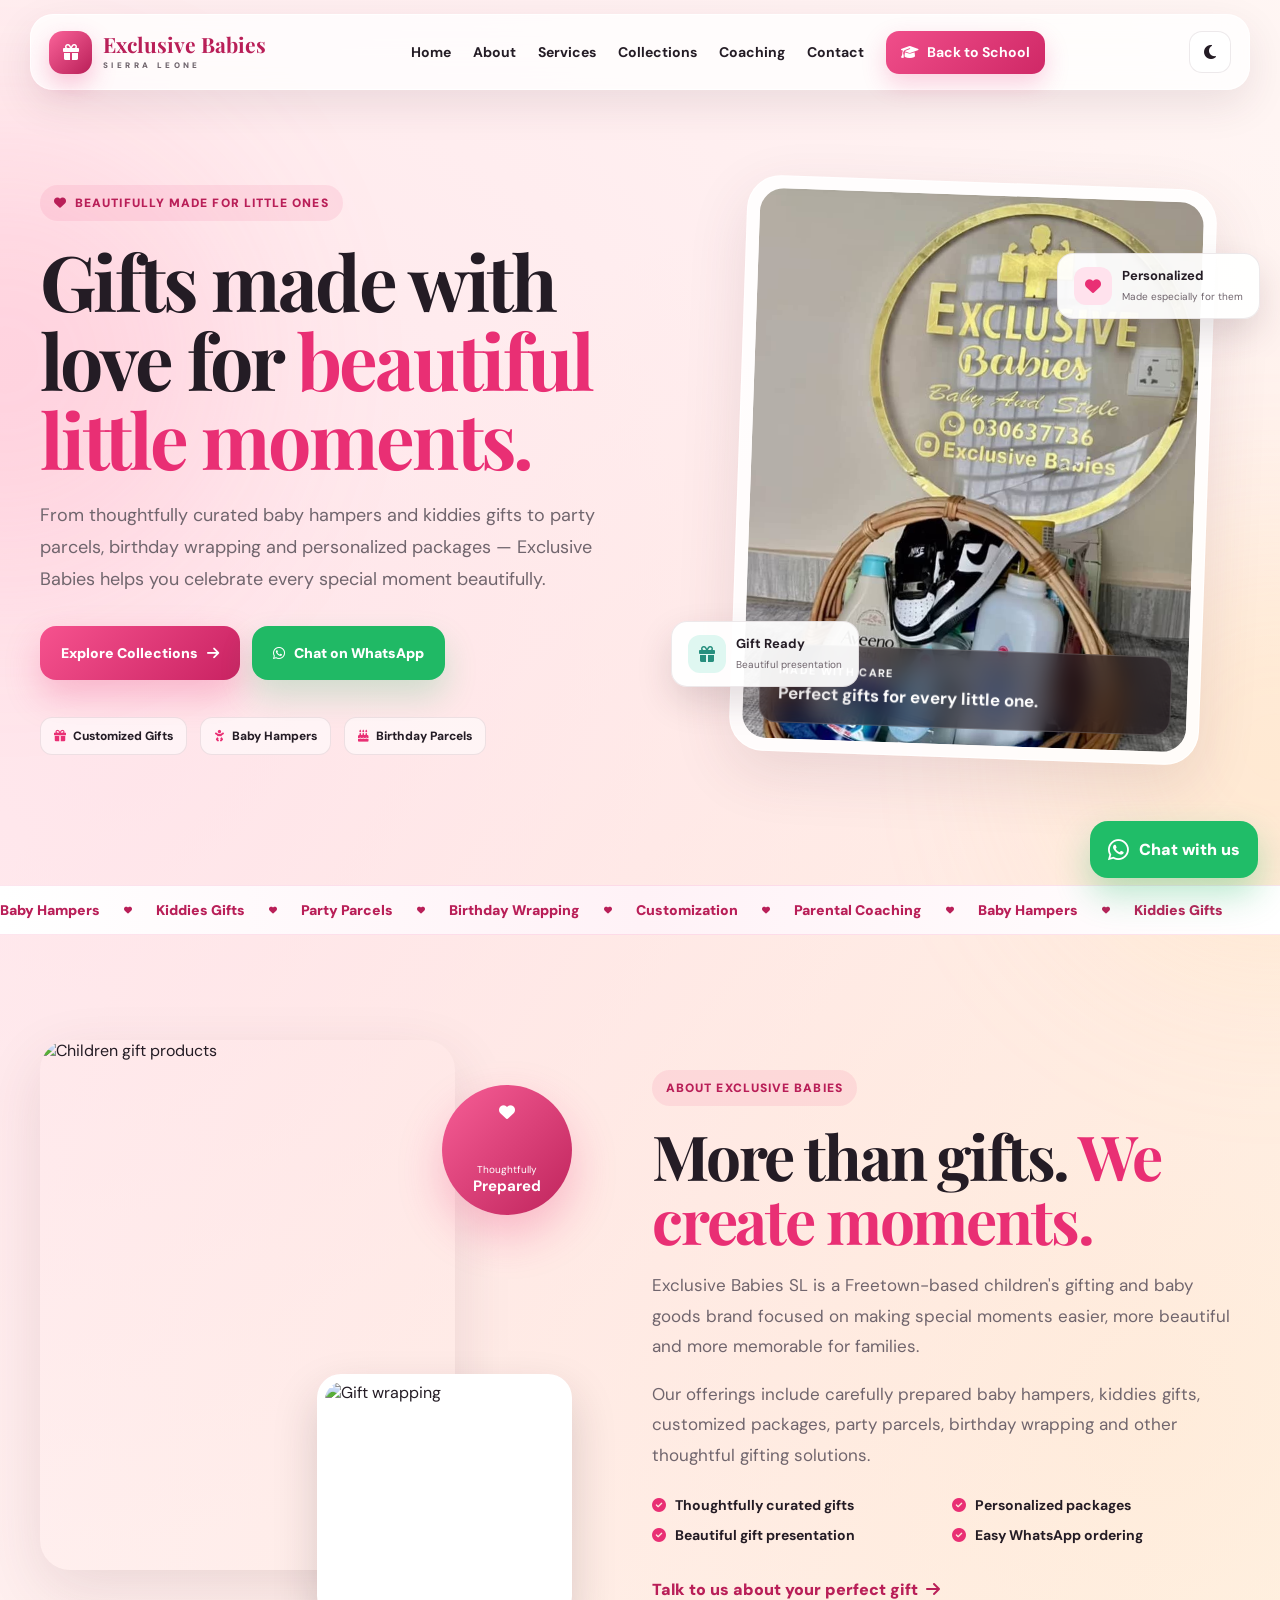
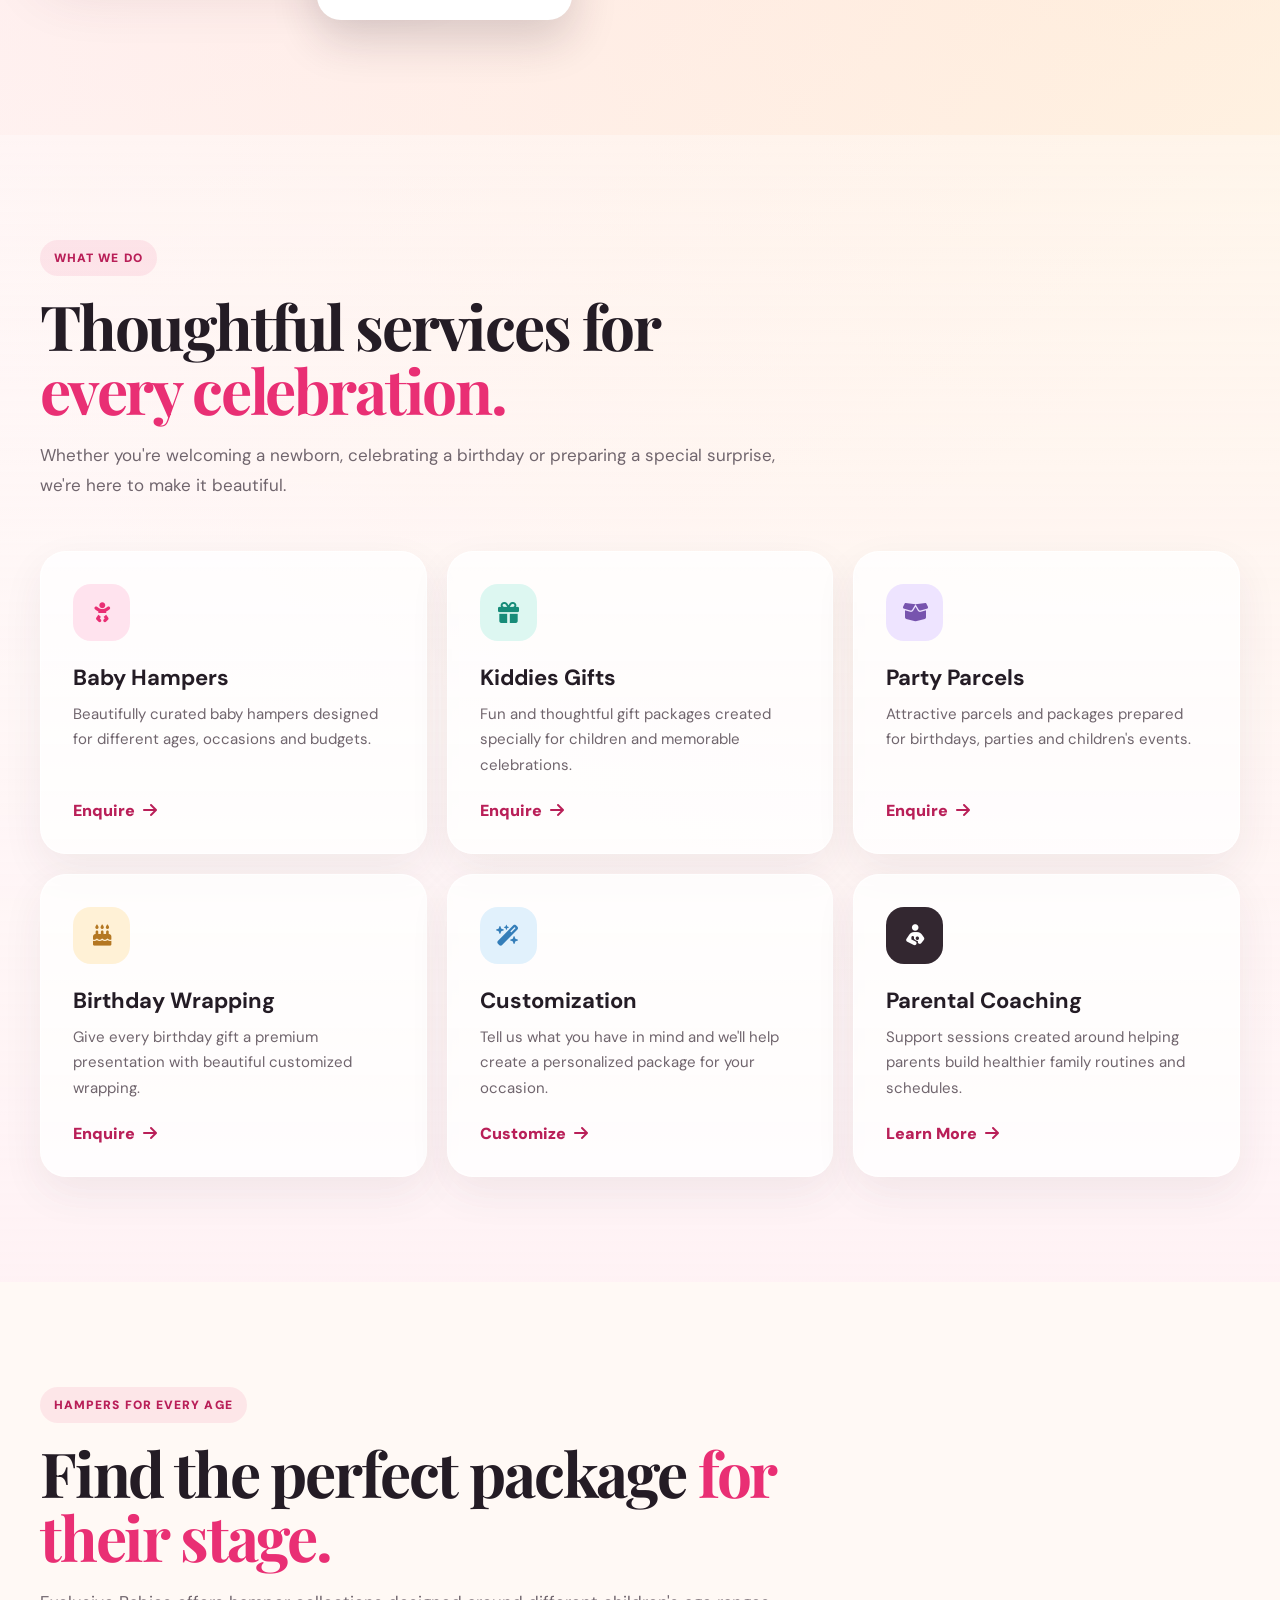
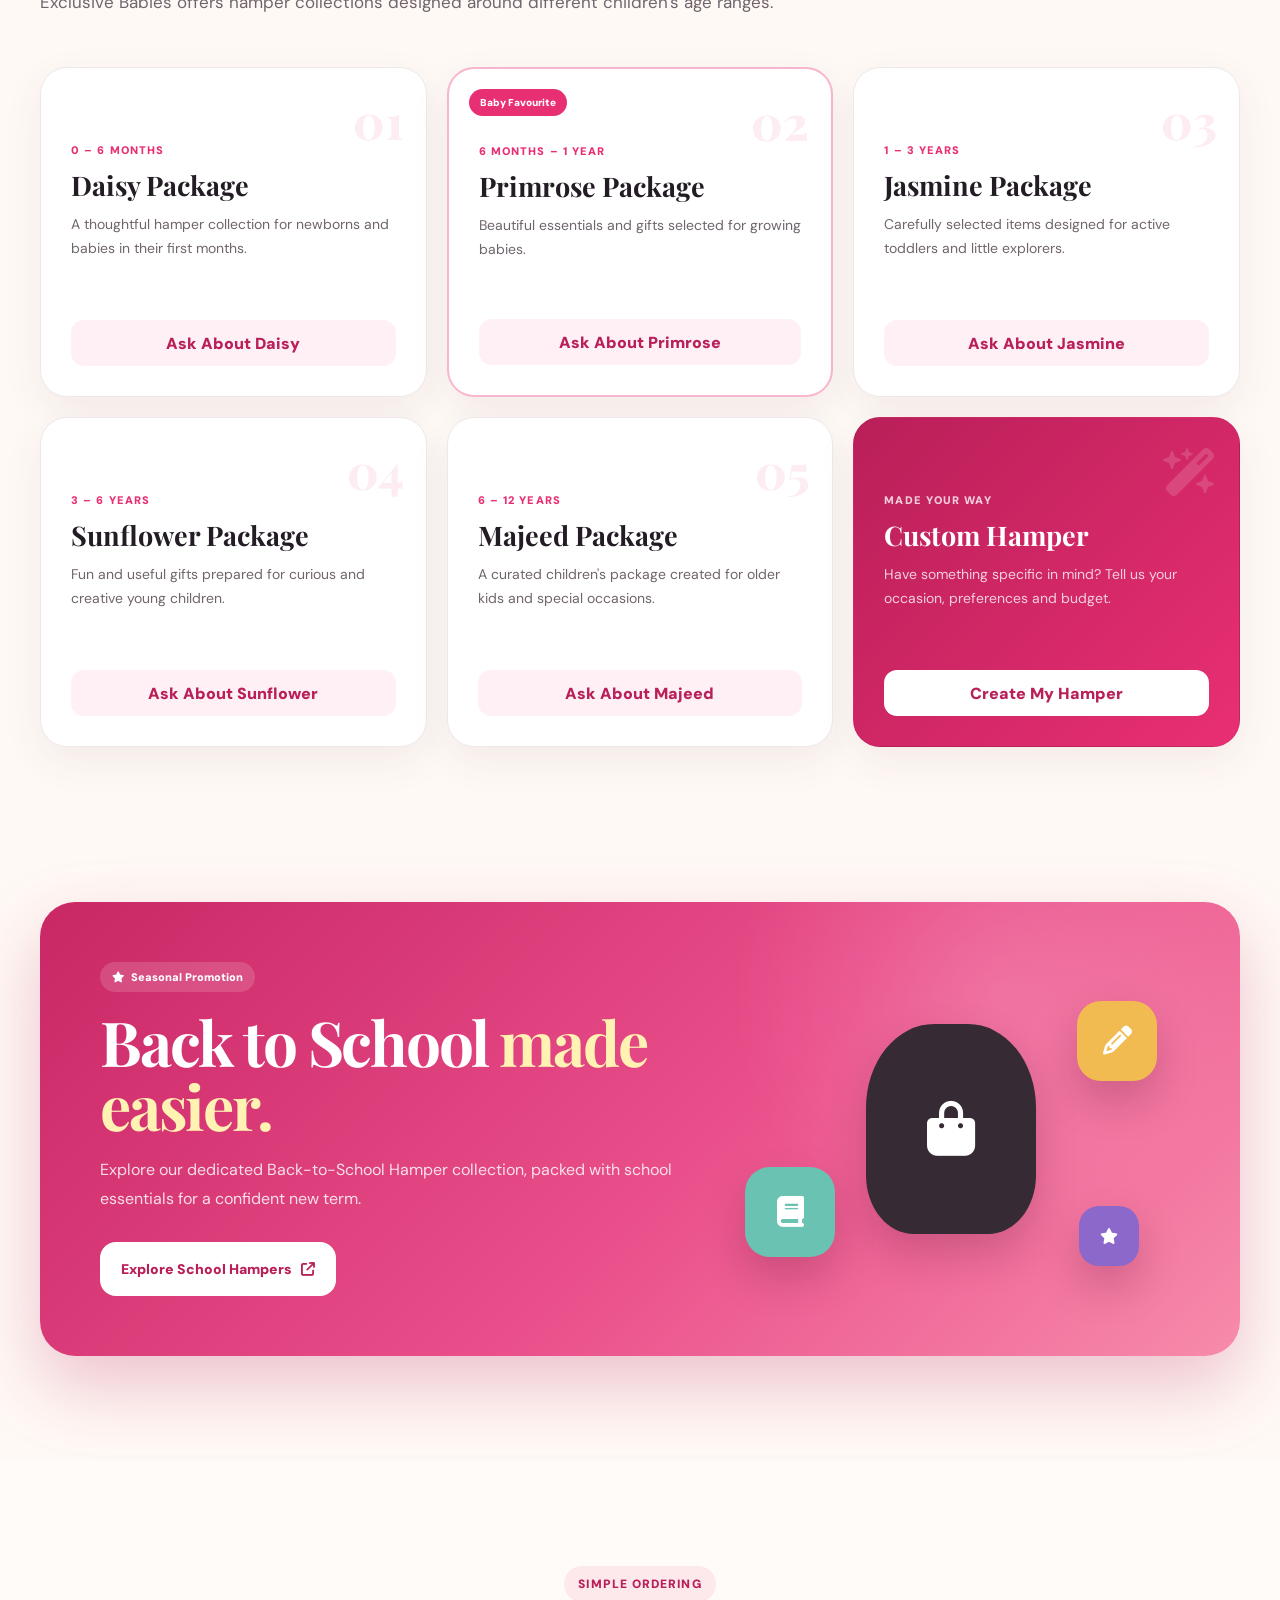
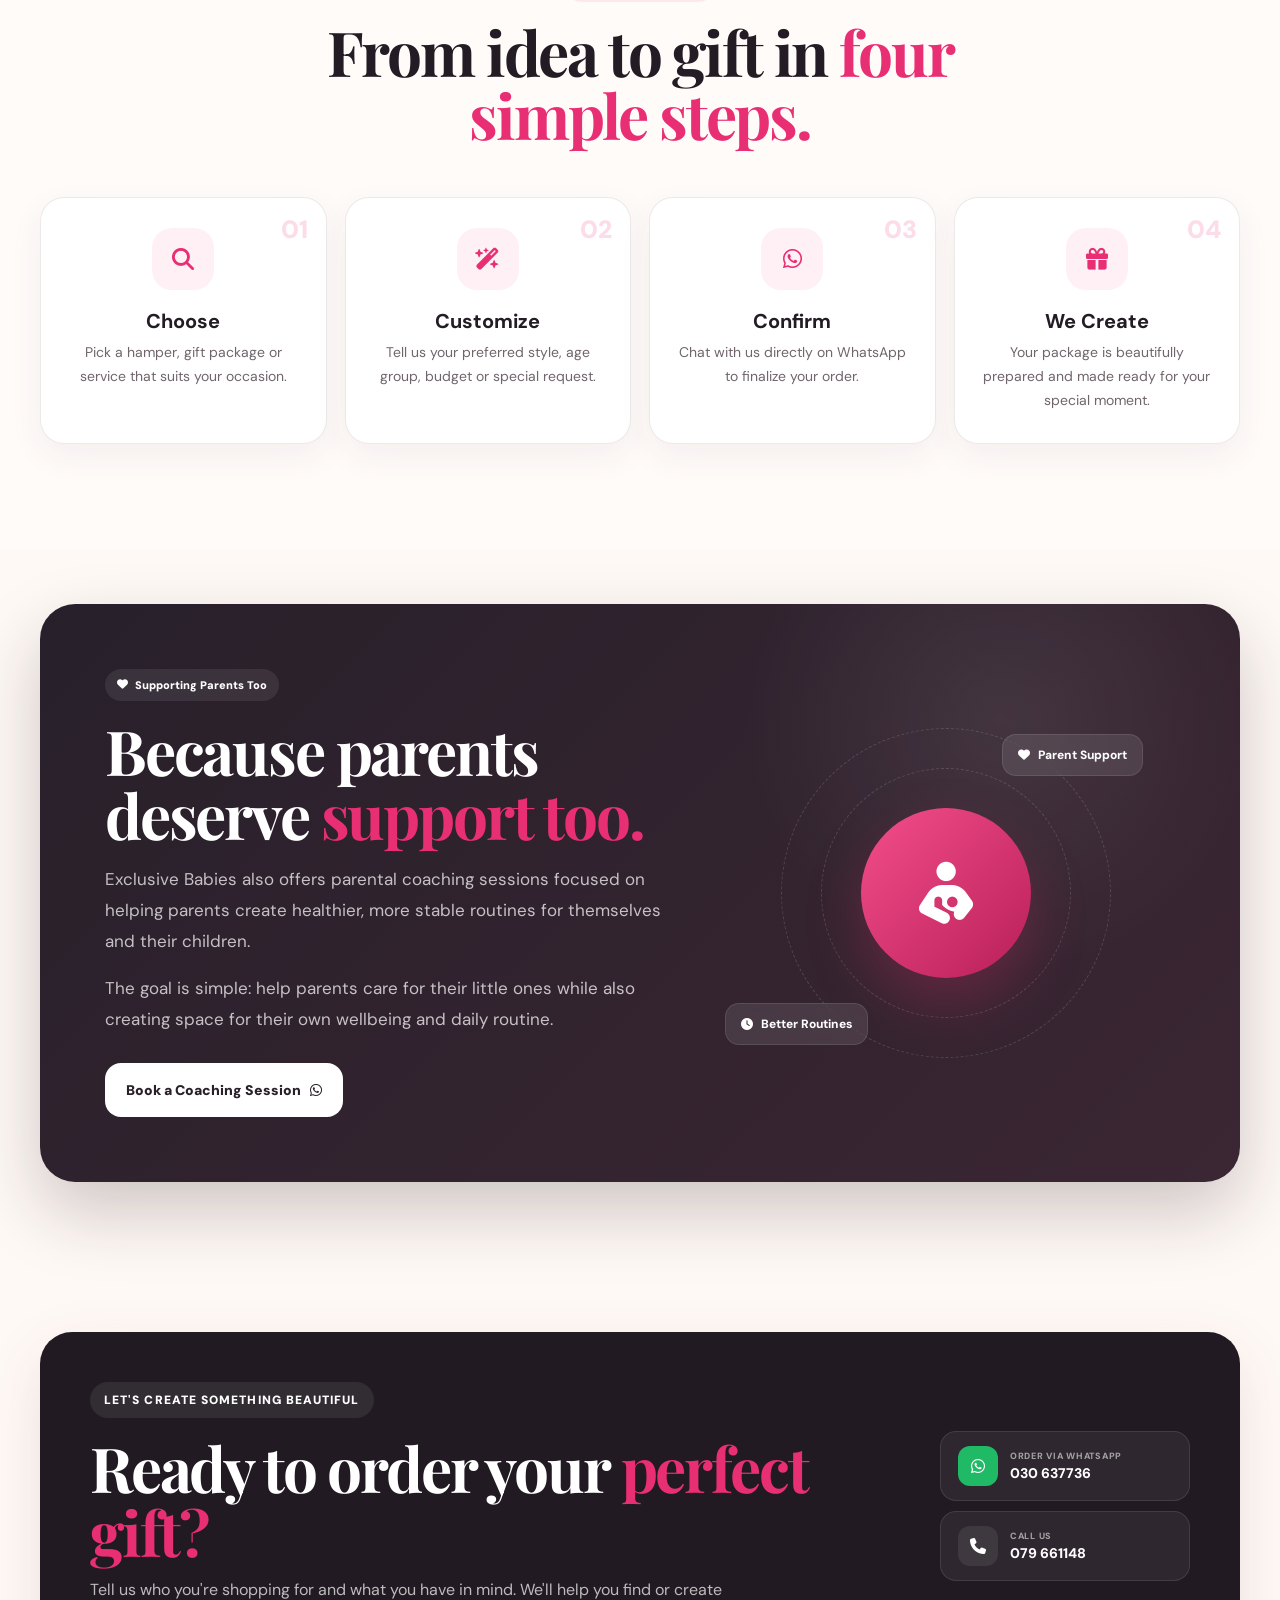
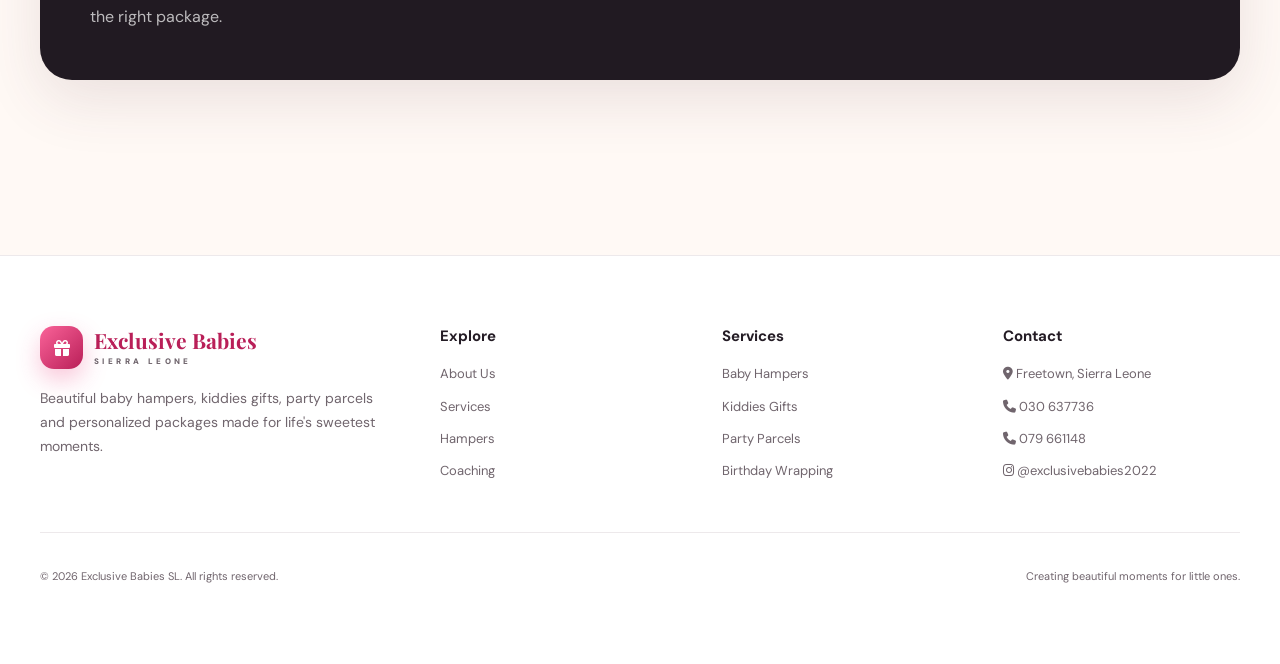
==== commit d83cd485: "Add files via upload" ====
--- a/index.html
+++ b/index.html
@@ -165,7 +165,7 @@
 
         <div class="hero-main-card">
           <img
-            src="https://images.unsplash.com/photo-1778686568681-699398da3b65?q=80&w=737&auto=format&fit=crop&ixlib=rb-4.1.0&ixid=M3wxMjA3fDB8MHxwaG90by1wYWdlfHx8fGVufDB8fHx8fA%3D%3D"
+            src="hero.jpeg"
             alt="Beautiful baby gift package"
           >
 
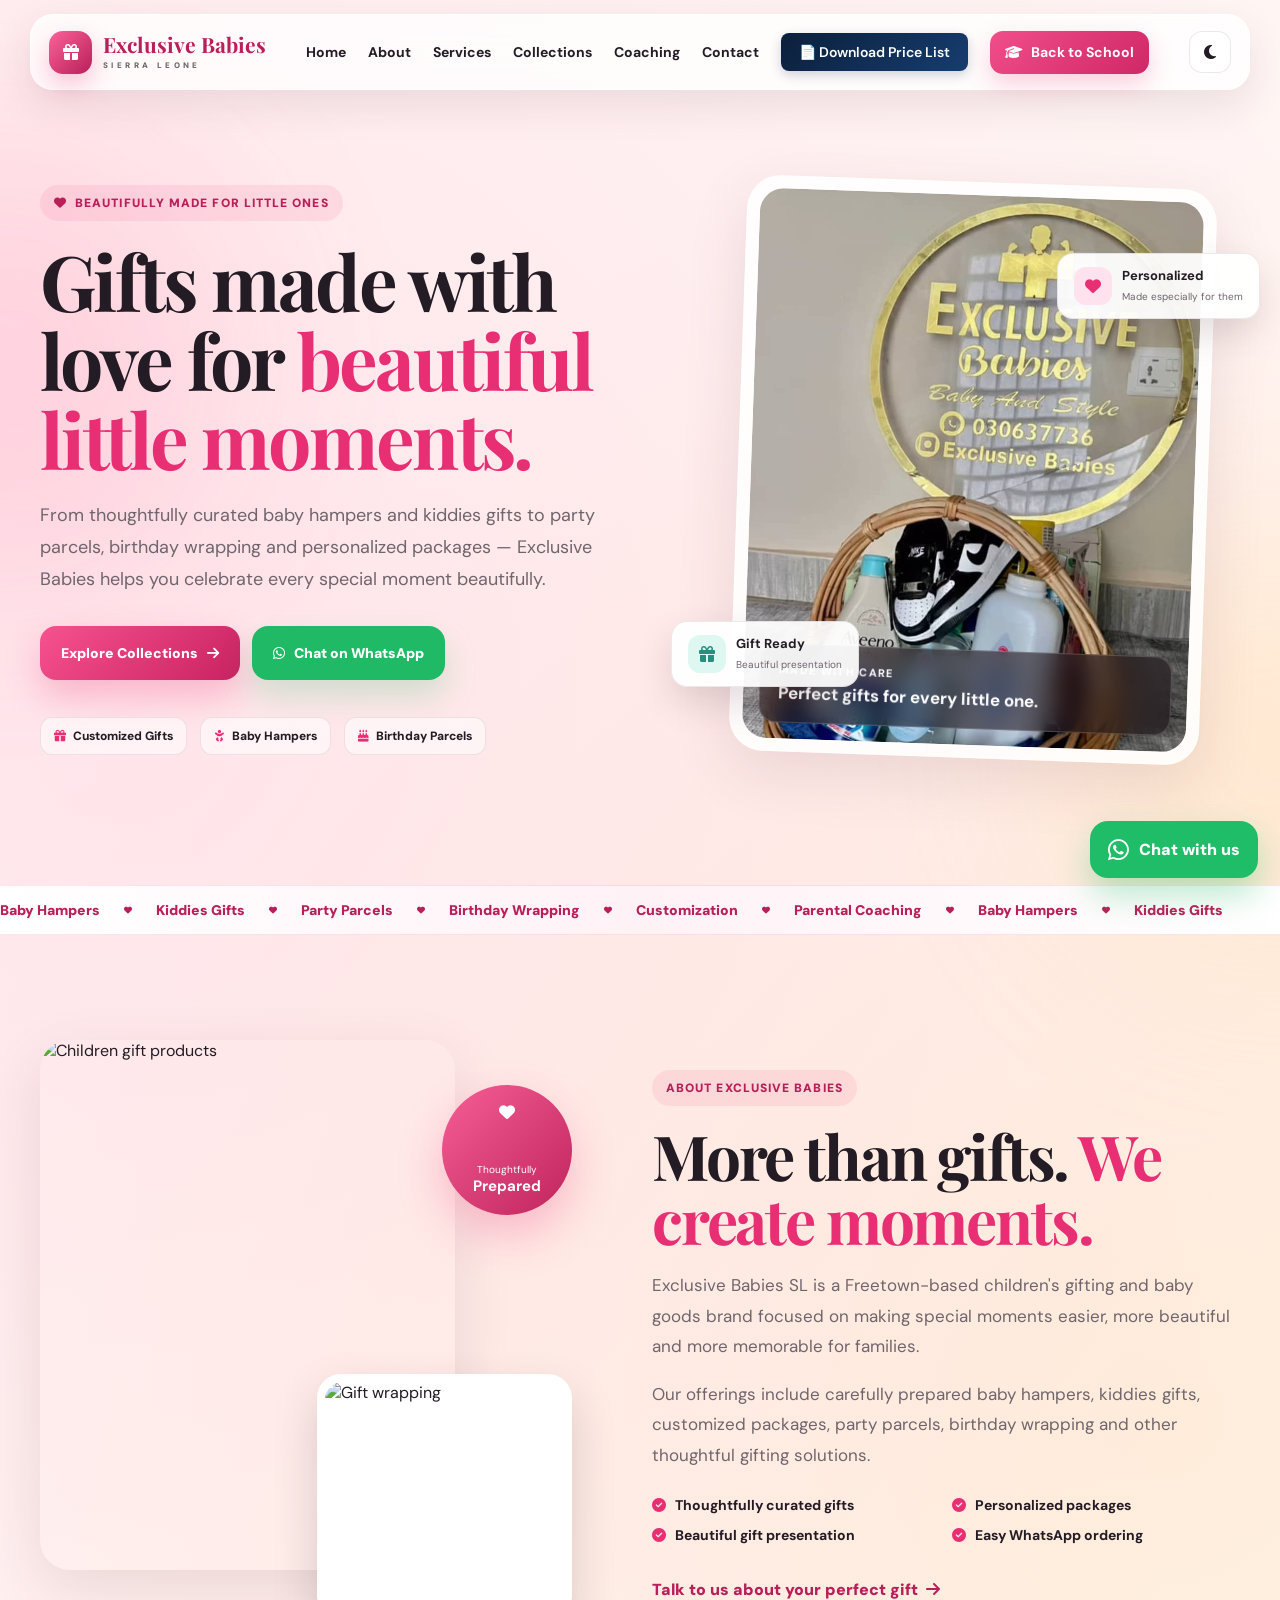
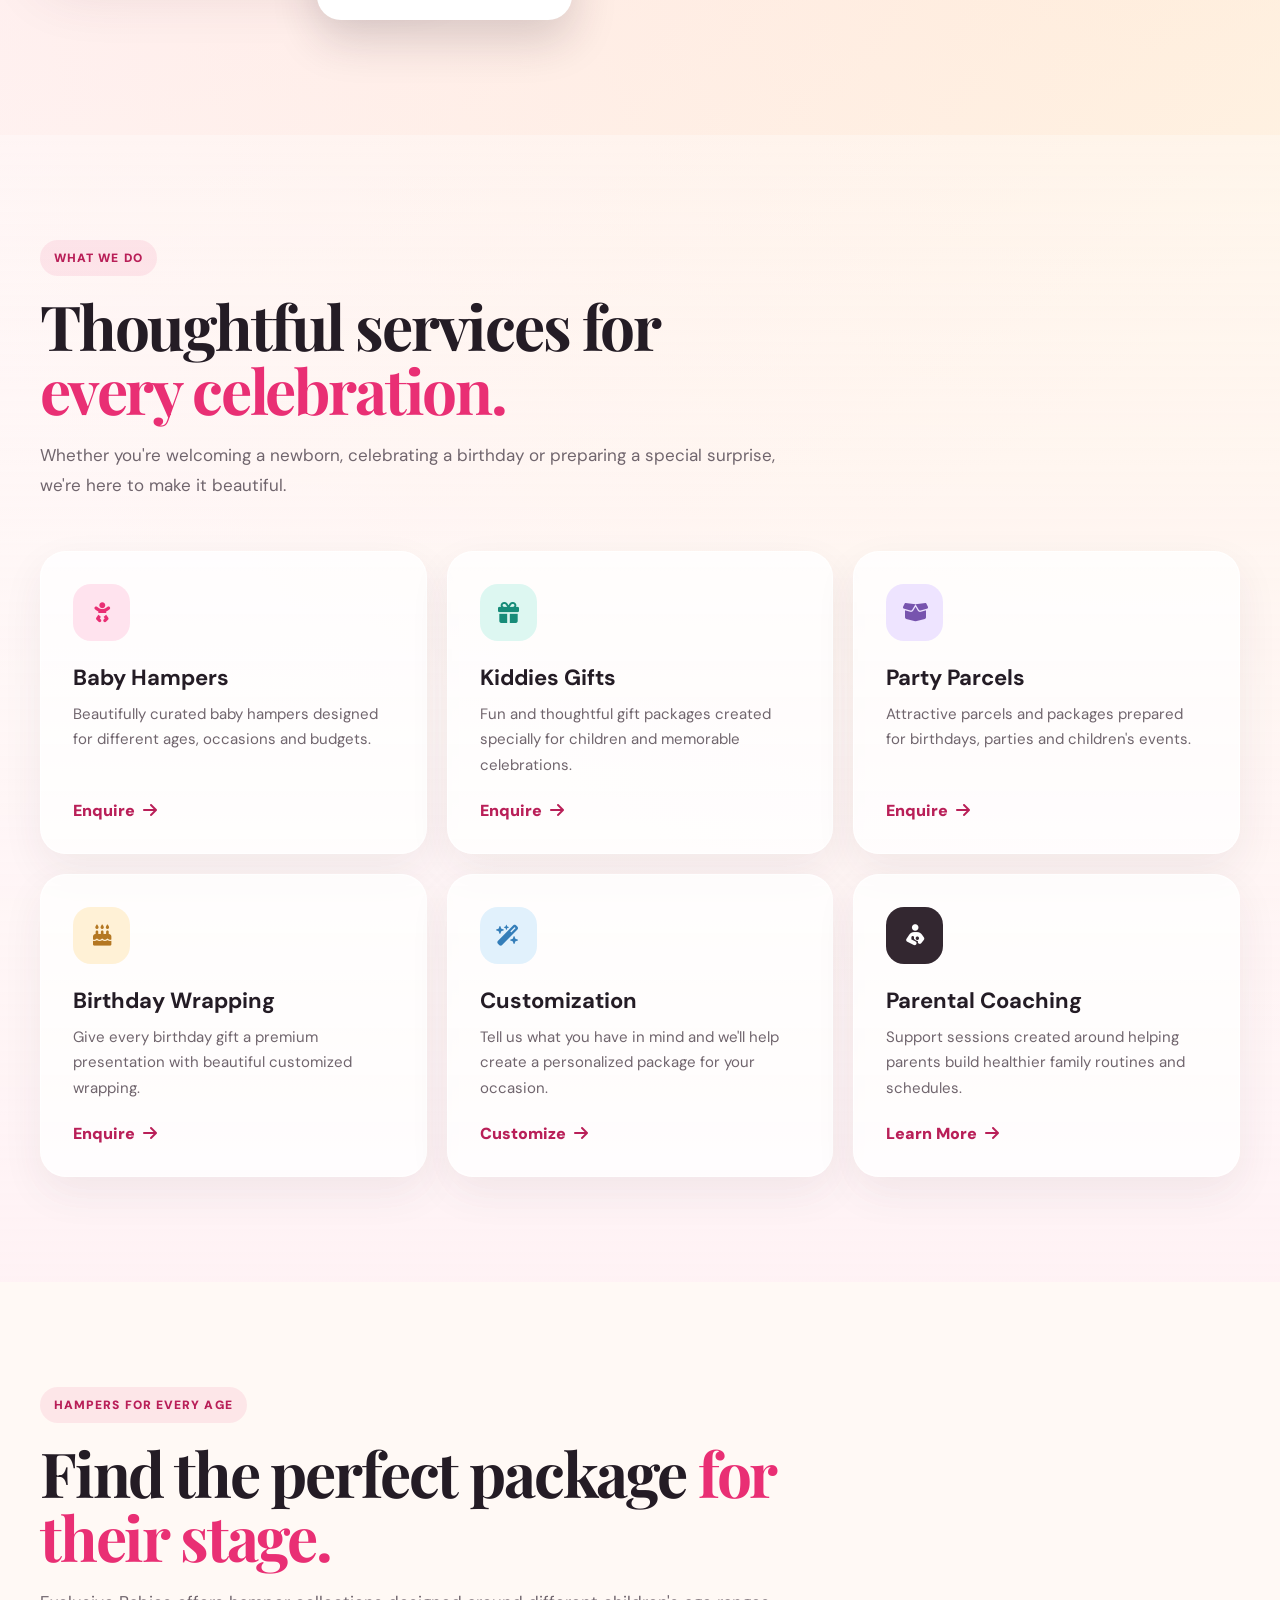
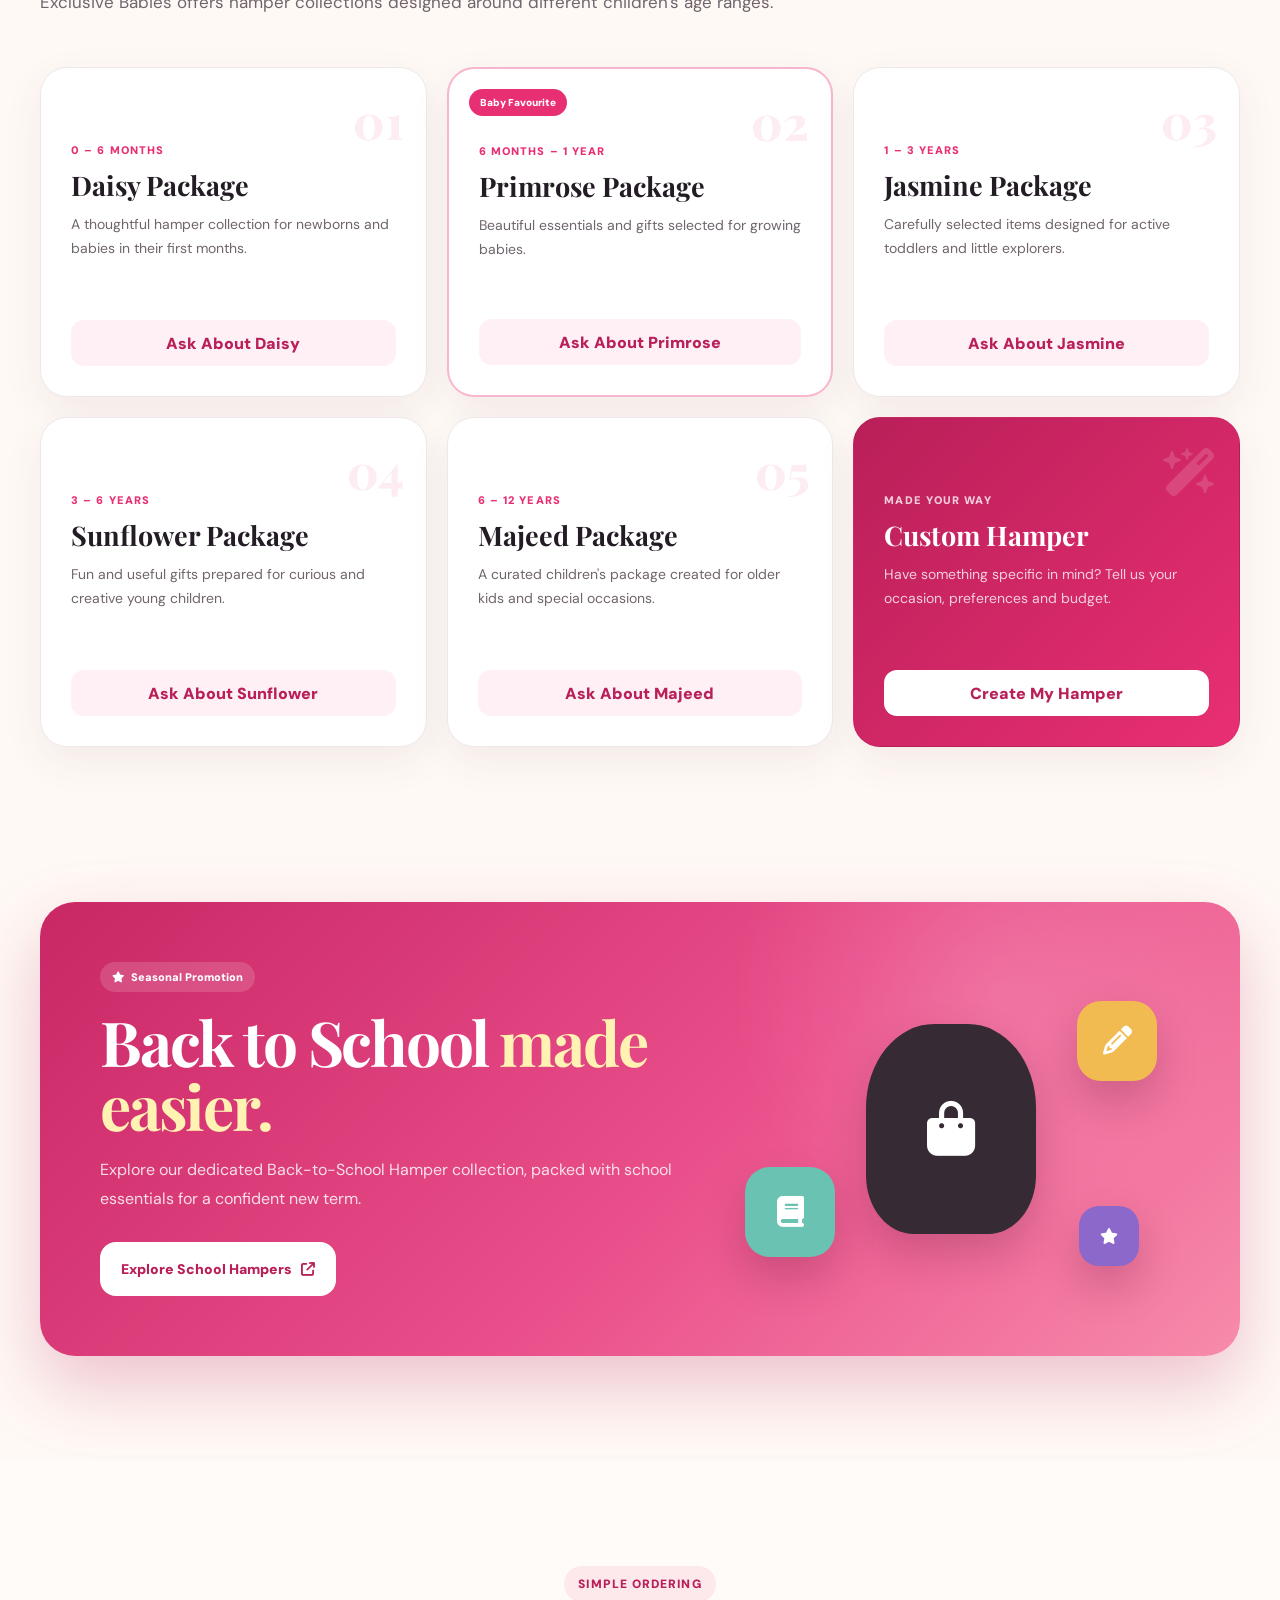
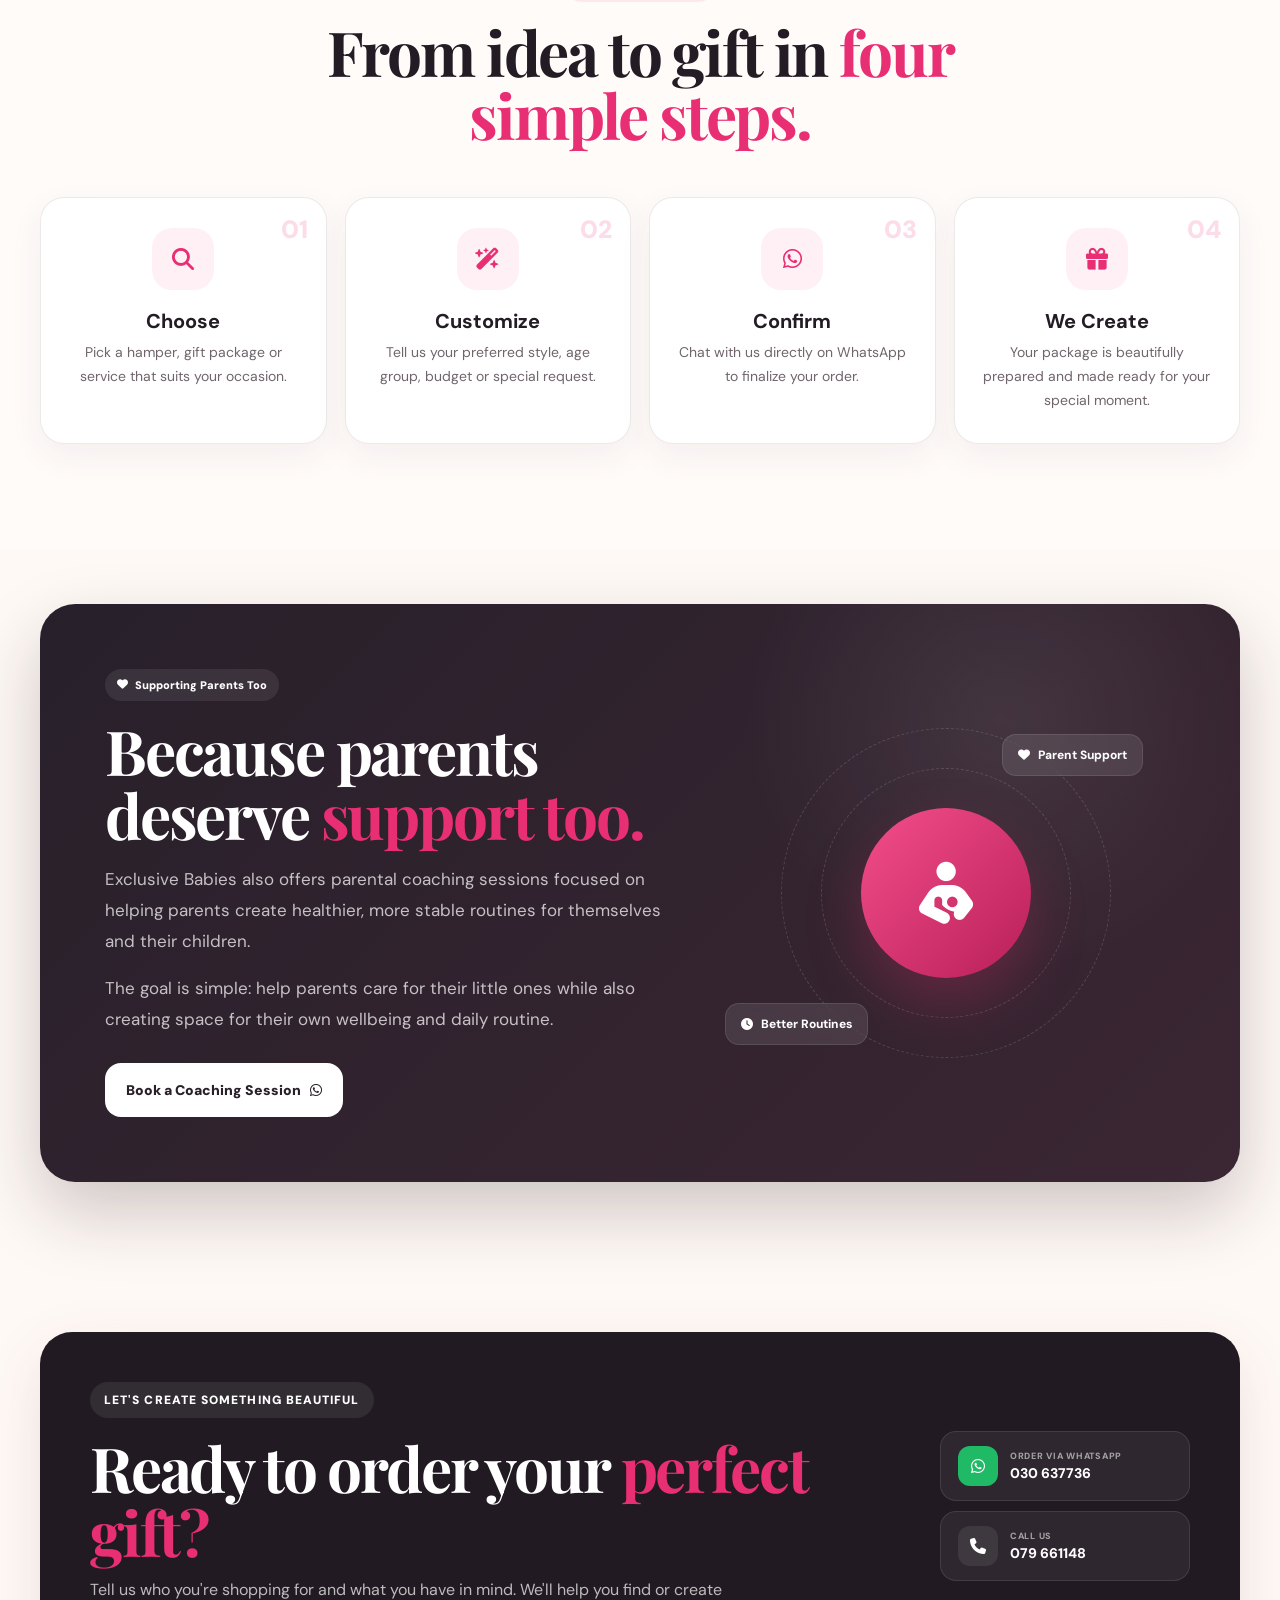
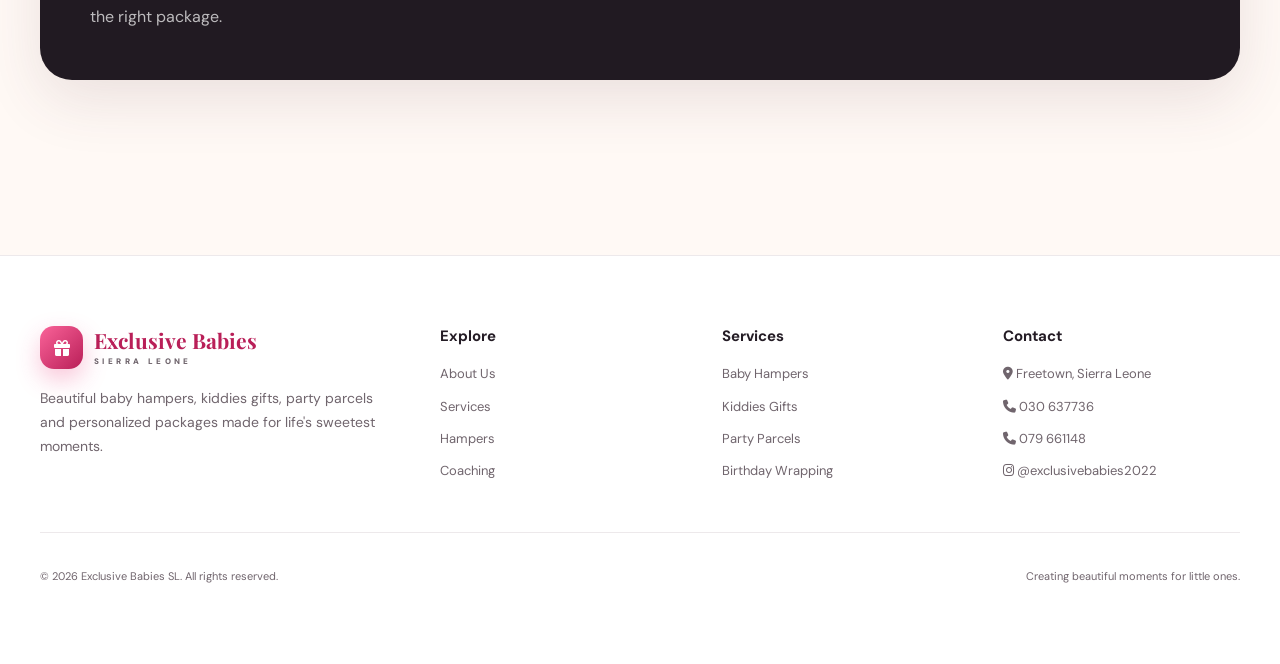
==== commit a3c8d181: "Add files via upload" ====
--- a/index.html
+++ b/index.html
@@ -64,6 +64,9 @@
       <a href="#collections">Collections</a>
       <a href="#coaching">Coaching</a>
       <a href="#contact">Contact</a>
+      <a href="EB-Price 25th Aug-.pdf" download class="price-list-btn">
+  📄 Download Price List
+</a>
 
       <a
         href="back-to-school.html"
--- a/main.css
+++ b/main.css
@@ -32,6 +32,29 @@
   scroll-behavior: smooth;
 }
 
+
+
+.price-list-btn {
+  display: inline-flex;
+  align-items: center;
+  gap: 8px;
+  padding: 10px 18px;
+  background: linear-gradient(135deg, #0b1f3a, #163d70);
+  color: #fff;
+  text-decoration: none;
+  font-size: 14px;
+  font-weight: 600;
+  border-radius: 8px;
+  transition: all 0.3s ease;
+  box-shadow: 0 4px 12px rgba(11, 31, 58, 0.2);
+}
+
+.price-list-btn:hover {
+  transform: translateY(-2px);
+  background: linear-gradient(135deg, #163d70, #0b1f3a);
+  box-shadow: 0 7px 18px rgba(11, 31, 58, 0.3);
+  color: #fff;
+}
 
 body {
   margin: 0;
